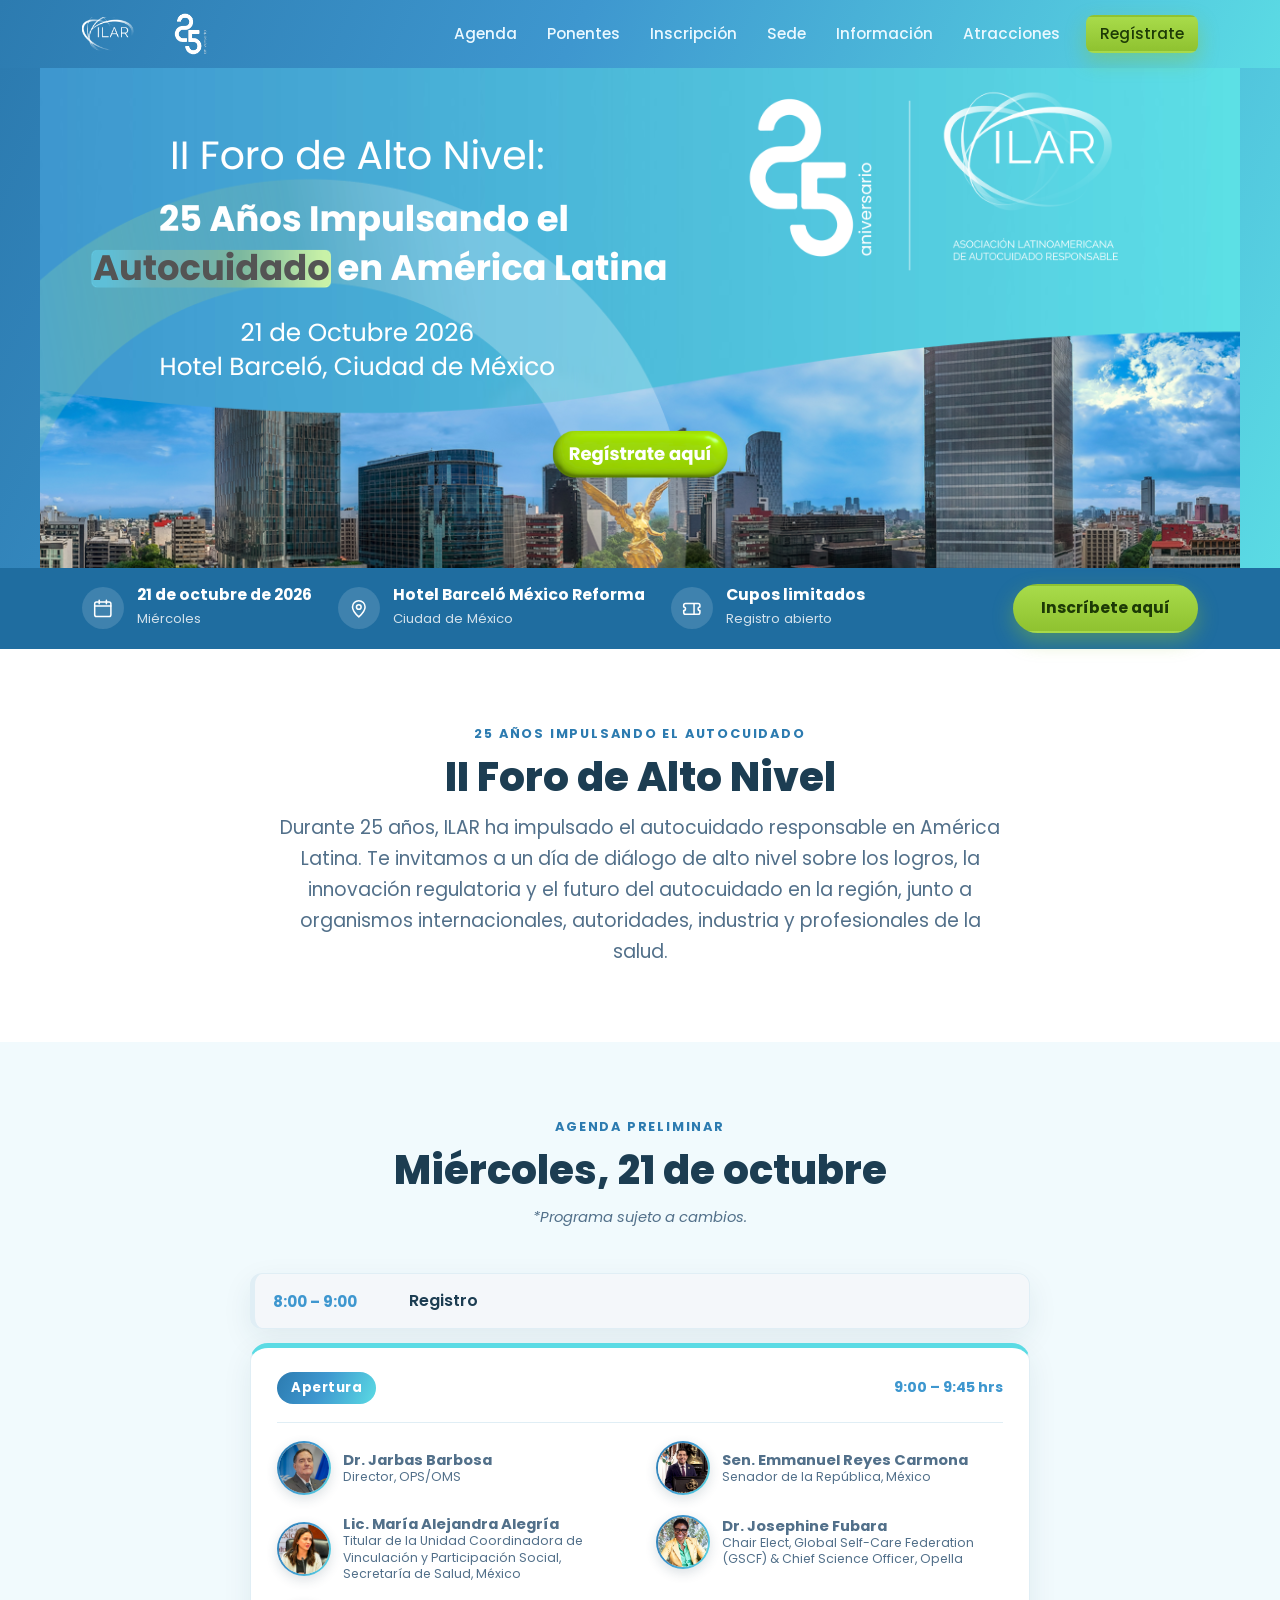
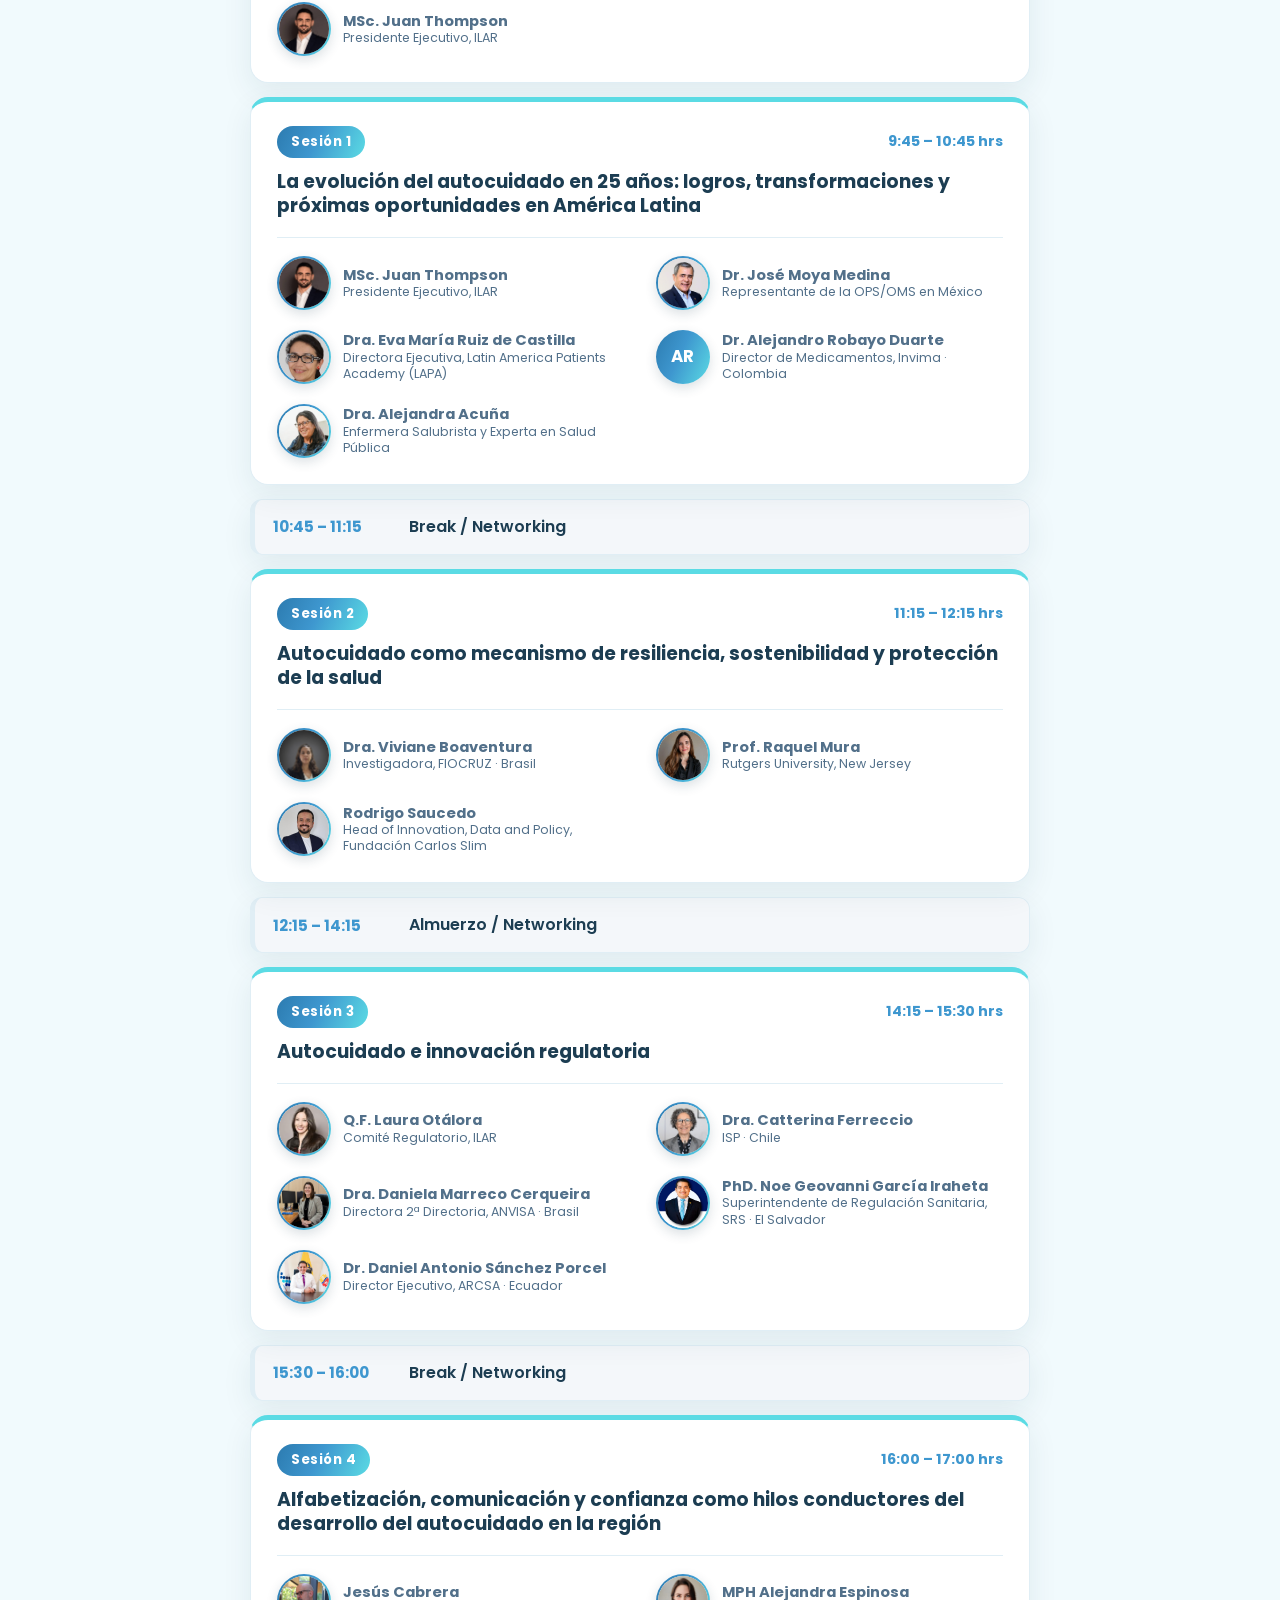
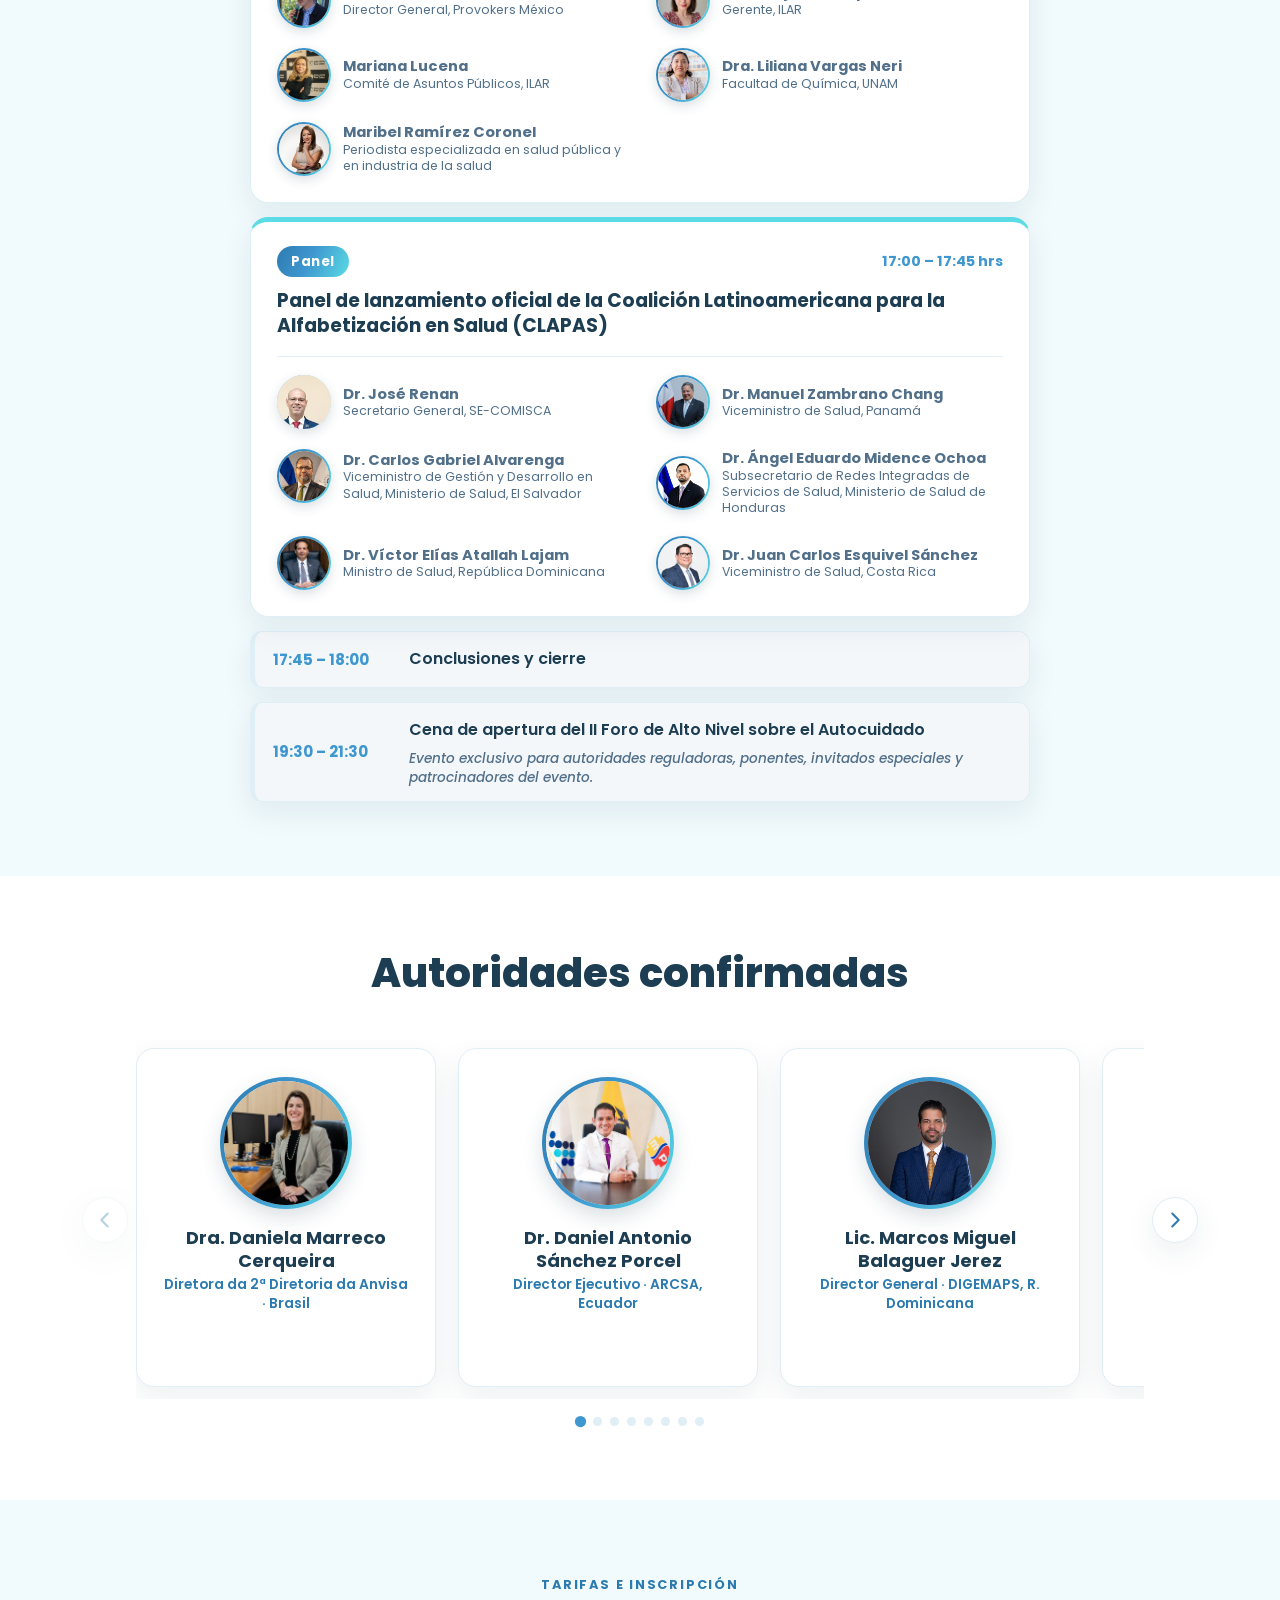
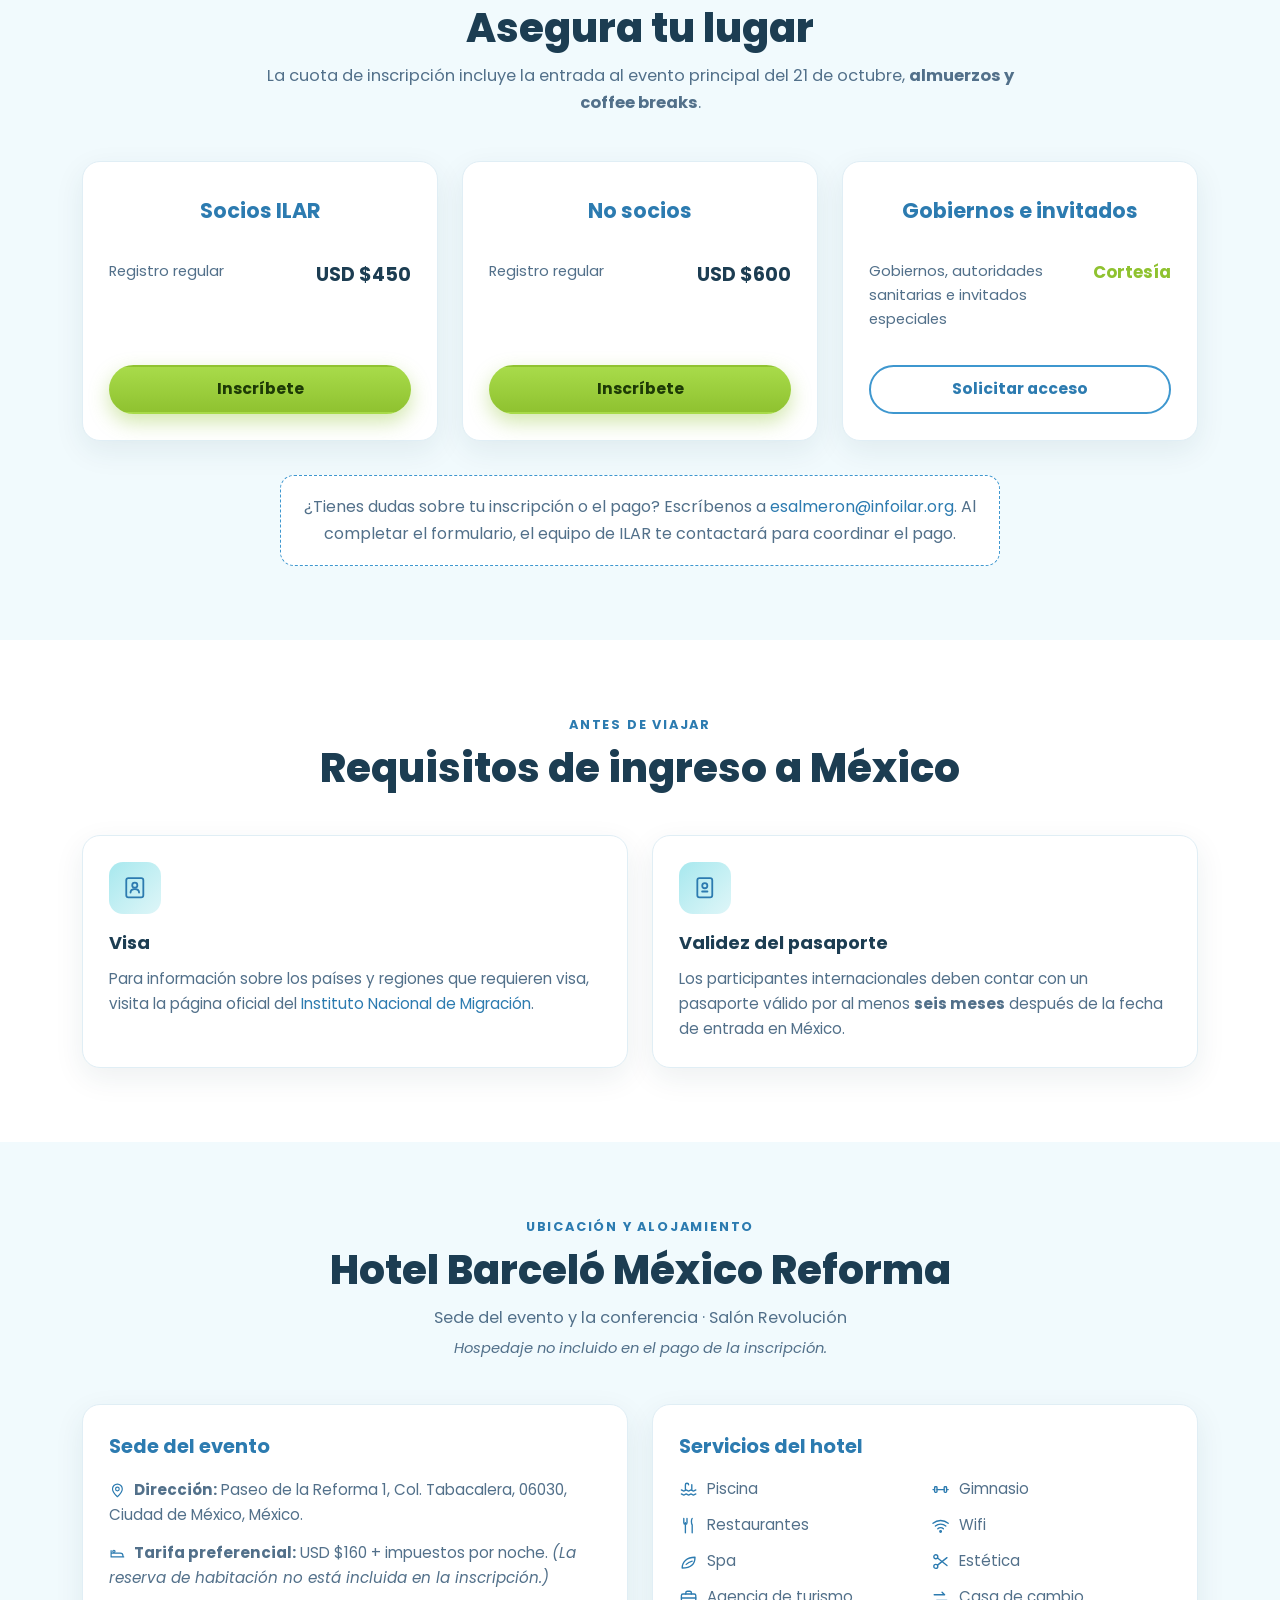
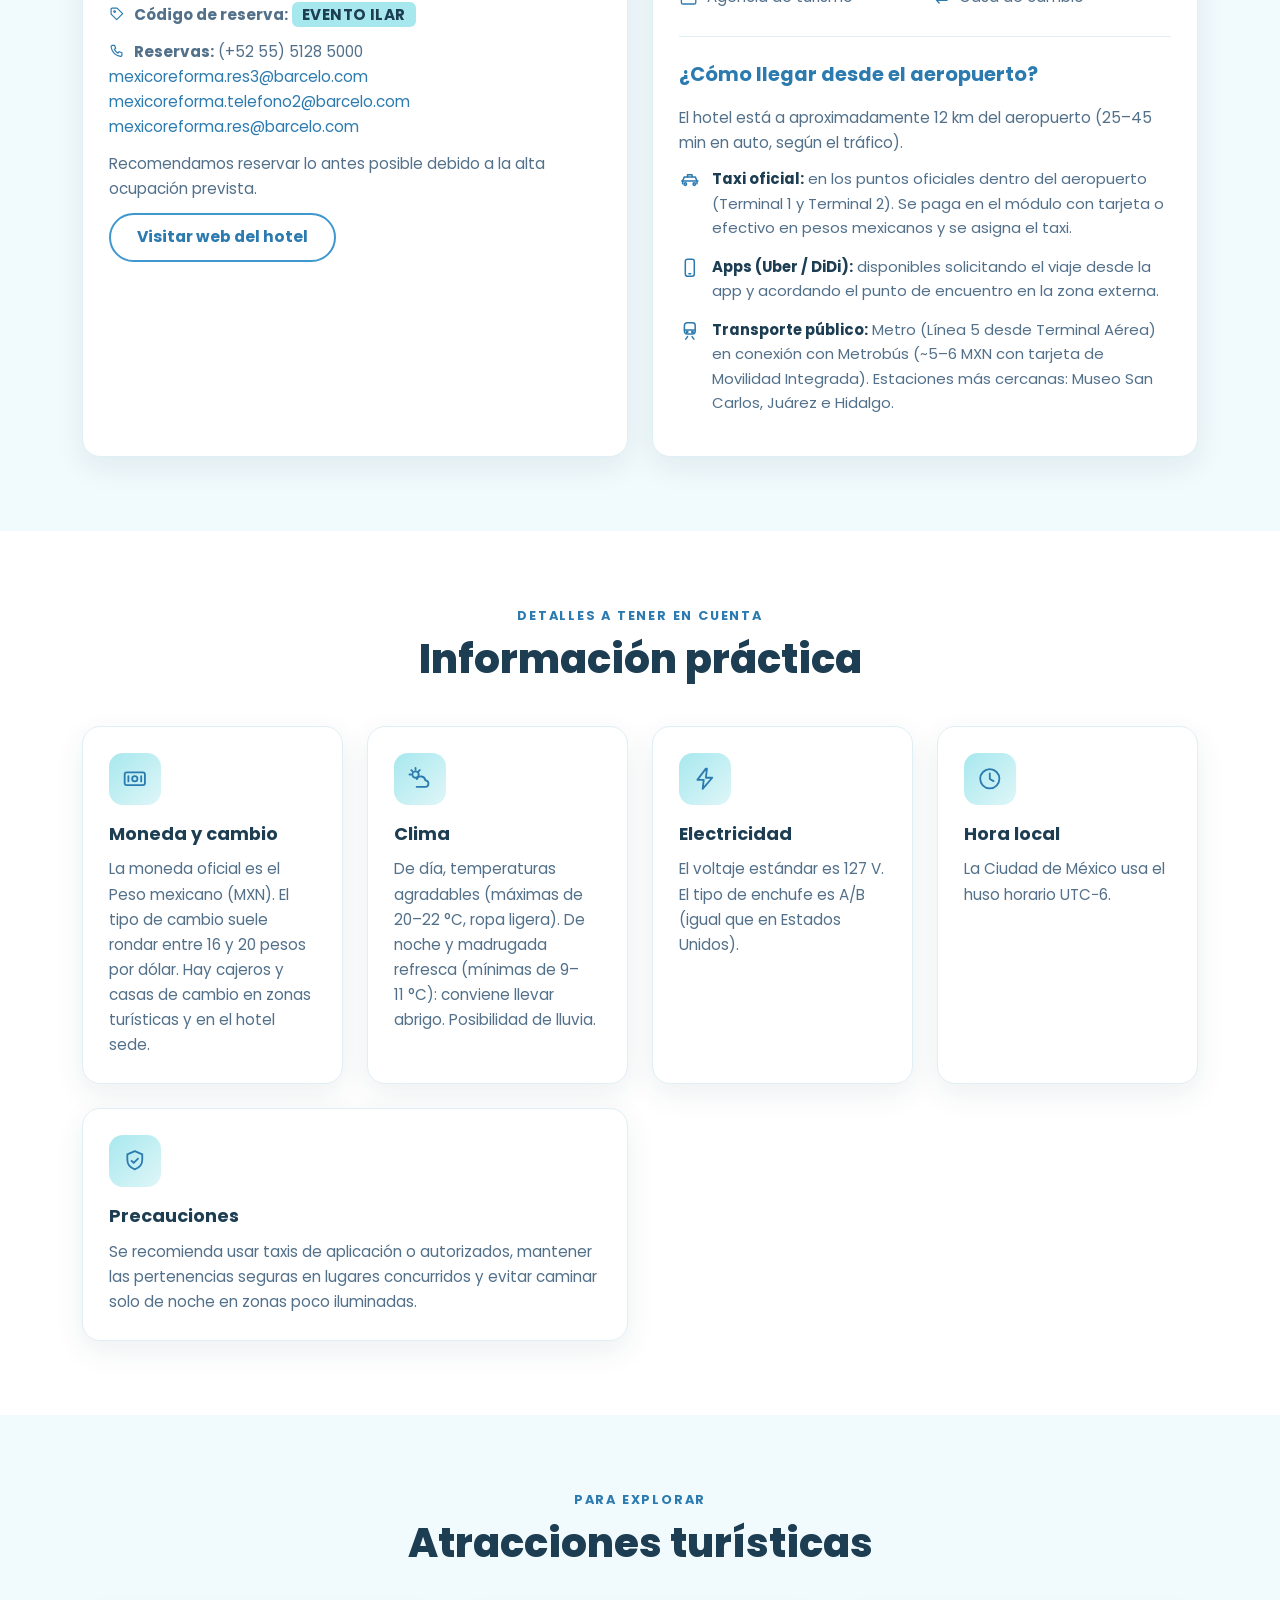
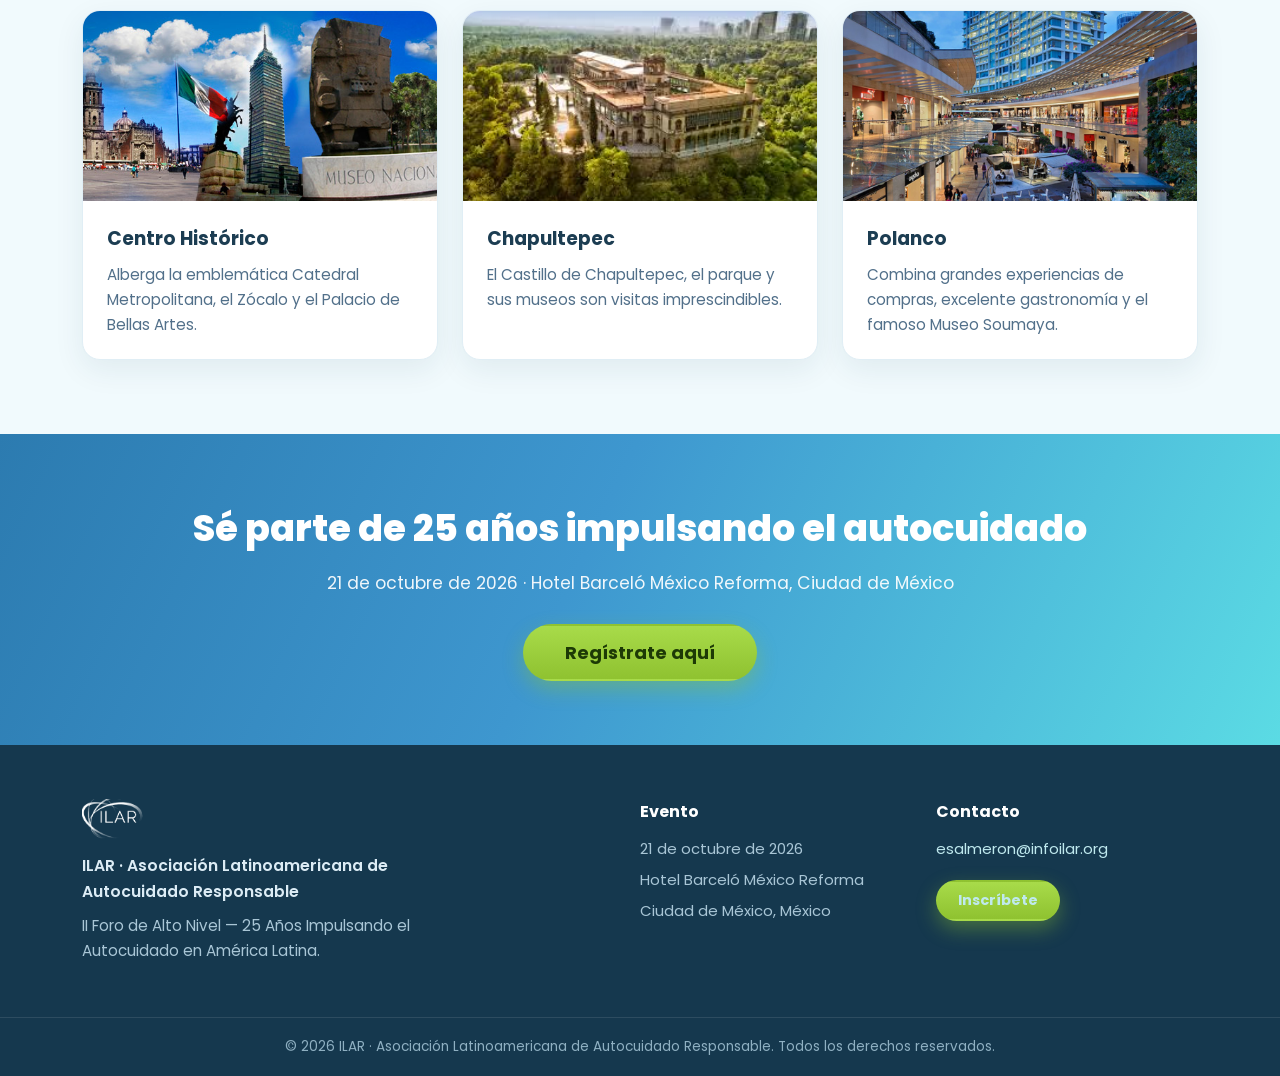
==== index.html @ 406dad8b "cambios 06-10" ====
<!DOCTYPE html>
<html lang="es">
<head>
  <meta charset="UTF-8" />
  <meta name="viewport" content="width=device-width, initial-scale=1.0" />
  <title>II Foro de Alto Nivel · 25 Años de Autocuidado en América Latina | ILAR</title>
  <meta name="description" content="II Foro de Alto Nivel: 25 Años Impulsando el Autocuidado en América Latina. 21 de octubre de 2026, Hotel Barceló México Reforma, Ciudad de México. Organiza ILAR." />

  <!-- Open Graph -->
  <meta property="og:title" content="II Foro de Alto Nivel · 25 Años de Autocuidado en América Latina" />
  <meta property="og:description" content="21 de octubre de 2026 · Hotel Barceló México Reforma, Ciudad de México. Inscríbete." />
  <meta property="og:image" content="assets/hero-banner.png" />
  <meta property="og:type" content="website" />

  <link rel="preconnect" href="https://fonts.googleapis.com" />
  <link rel="preconnect" href="https://fonts.gstatic.com" crossorigin />
  <link href="https://fonts.googleapis.com/css2?family=Poppins:wght@400;500;600;700;800&display=swap" rel="stylesheet" />
  <link rel="stylesheet" href="styles.css" />
</head>
<body>

  <!-- ====================== SPRITE DE ICONOS (SVG) ====================== -->
  <svg width="0" height="0" style="position:absolute" aria-hidden="true" focusable="false">
    <defs>
      <symbol id="i-calendar" viewBox="0 0 24 24"><rect x="3" y="4.5" width="18" height="16" rx="2"/><path d="M3 9h18M8 2.5v4M16 2.5v4"/></symbol>
      <symbol id="i-pin" viewBox="0 0 24 24"><path d="M12 21s7-6.2 7-11a7 7 0 1 0-14 0c0 4.8 7 11 7 11z"/><circle cx="12" cy="10" r="2.6"/></symbol>
      <symbol id="i-ticket" viewBox="0 0 24 24"><path d="M3 8a2 2 0 0 1 2-2h14a2 2 0 0 1 2 2v2a2 2 0 0 0 0 4v2a2 2 0 0 1-2 2H5a2 2 0 0 1-2-2v-2a2 2 0 0 0 0-4V8z"/><path d="M14.5 6.5v11"/></symbol>
      <symbol id="i-visa" viewBox="0 0 24 24"><rect x="4" y="3" width="16" height="18" rx="2"/><circle cx="12" cy="9.5" r="2.4"/><path d="M8 16.5c0-2.1 1.8-3.2 4-3.2s4 1.1 4 3.2"/></symbol>
      <symbol id="i-passport" viewBox="0 0 24 24"><rect x="5" y="3" width="14" height="18" rx="2"/><circle cx="12" cy="10" r="2.4"/><path d="M9.5 15.5h5"/></symbol>
      <symbol id="i-money" viewBox="0 0 24 24"><rect x="2.5" y="6" width="19" height="12" rx="2"/><circle cx="12" cy="12" r="2.5"/><path d="M6 9.5v5M18 9.5v5"/></symbol>
      <symbol id="i-weather" viewBox="0 0 24 24"><circle cx="8" cy="8" r="3"/><path d="M8 1.8V3.3M2.3 8H3.8M4 3.8l1 1M12 3.8l-1 1"/><path d="M9 19.5h8a3 3 0 0 0 .2-6 4.2 4.2 0 0 0-8-1.2"/></symbol>
      <symbol id="i-power" viewBox="0 0 24 24"><path d="M13 2.5L5 13h6l-1 8.5L19 11h-6l1-8.5z"/></symbol>
      <symbol id="i-clock" viewBox="0 0 24 24"><circle cx="12" cy="12" r="9"/><path d="M12 7v5.2l3.5 2"/></symbol>
      <symbol id="i-shield" viewBox="0 0 24 24"><path d="M12 3l7 3v5c0 4.5-3 7.6-7 9-4-1.4-7-4.5-7-9V6l7-3z"/><path d="M9 12l2 2 4-4"/></symbol>
      <symbol id="i-pool" viewBox="0 0 24 24"><path d="M3 12.5c1.5 0 1.5 1.2 3 1.2s1.5-1.2 3-1.2 1.5 1.2 3 1.2 1.5-1.2 3-1.2 1.5 1.2 3 1.2 1.5-1.2 3-1.2"/><path d="M3 17.5c1.5 0 1.5 1.2 3 1.2s1.5-1.2 3-1.2 1.5 1.2 3 1.2 1.5-1.2 3-1.2 1.5 1.2 3 1.2 1.5-1.2 3-1.2"/><path d="M8 12V6a2 2 0 0 1 4 0M16 12V6"/></symbol>
      <symbol id="i-gym" viewBox="0 0 24 24"><path d="M2.5 12h2M19.5 12h2"/><rect x="4.5" y="8.5" width="3" height="7" rx="1"/><rect x="16.5" y="8.5" width="3" height="7" rx="1"/><path d="M7.5 12h9"/></symbol>
      <symbol id="i-food" viewBox="0 0 24 24"><path d="M6 3v5.5a2 2 0 0 0 4 0V3M8 8.5V21"/><path d="M16.5 3c-1.3 1.5-1.3 6 0 8.2V21"/></symbol>
      <symbol id="i-wifi" viewBox="0 0 24 24"><path d="M2.5 9a15 15 0 0 1 19 0M5.5 12.5a10 10 0 0 1 13 0M8.5 16a5 5 0 0 1 7 0"/><circle cx="12" cy="19.5" r="1"/></symbol>
      <symbol id="i-spa" viewBox="0 0 24 24"><path d="M4 20c0-8 6-13.5 16-13.5C20 16 14 20 4 20z"/><path d="M9 15.5c2-2 4.5-3.2 7.5-4"/></symbol>
      <symbol id="i-scissors" viewBox="0 0 24 24"><circle cx="6" cy="6" r="2.5"/><circle cx="6" cy="18" r="2.5"/><path d="M8.2 7.6L20 17M8.2 16.4L20 7"/></symbol>
      <symbol id="i-briefcase" viewBox="0 0 24 24"><rect x="3" y="7.5" width="18" height="12.5" rx="2"/><path d="M8.5 7.5V6a2 2 0 0 1 2-2h3a2 2 0 0 1 2 2v1.5M3 12.5h18"/></symbol>
      <symbol id="i-exchange" viewBox="0 0 24 24"><path d="M4 8.5h13l-3.2-3.2M20 15.5H7l3.2 3.2"/></symbol>
      <symbol id="i-taxi" viewBox="0 0 24 24"><path d="M4 16.5v-3.2l1.8-4.3h12.4l1.8 4.3v3.2M3 13.3h18"/><circle cx="7" cy="16.8" r="1.4"/><circle cx="17" cy="16.8" r="1.4"/><path d="M9.5 9V6.5h5V9"/></symbol>
      <symbol id="i-phone-app" viewBox="0 0 24 24"><rect x="7" y="2.5" width="10" height="19" rx="2.5"/><path d="M11 18.5h2"/></symbol>
      <symbol id="i-metro" viewBox="0 0 24 24"><rect x="6" y="3" width="12" height="12.5" rx="3"/><path d="M6 11h12M9.5 18.5l-2 2.8M14.5 18.5l2 2.8"/><circle cx="9" cy="13.2" r="0.8"/><circle cx="15" cy="13.2" r="0.8"/></symbol>
      <symbol id="i-bed" viewBox="0 0 24 24"><path d="M3 18.5v-9M3 18.5h18M3 13h13a4 4 0 0 1 4 4v1.5M3 13h13"/><circle cx="7" cy="10.5" r="1.6"/></symbol>
      <symbol id="i-tag" viewBox="0 0 24 24"><path d="M3 11.5V4.5a1.5 1.5 0 0 1 1.5-1.5h7l8 8-8.5 8.5L3 11.5z"/><circle cx="8" cy="8" r="1.2"/></symbol>
      <symbol id="i-phone" viewBox="0 0 24 24"><path d="M5 3.5h3l1.6 4-2.1 1.6a11 11 0 0 0 5.4 5.4l1.6-2.1 4 1.6v3a2 2 0 0 1-2.2 2A16.5 16.5 0 0 1 3 5.7 2 2 0 0 1 5 3.5z"/></symbol>
      <symbol id="i-globe" viewBox="0 0 24 24"><circle cx="12" cy="12" r="9"/><path d="M3 12h18M12 3c2.6 2.7 2.6 15.3 0 18M12 3c-2.6 2.7-2.6 15.3 0 18"/></symbol>
    </defs>
  </svg>

  <!-- ====================== HEADER / NAV ====================== -->
  <header class="site-header" id="top">
    <div class="container header-inner">
      <a href="#top" class="brand" aria-label="ILAR — 25 años">
        <img src="assets/logo-ilar.png" alt="ILAR" class="brand-logo" />
        <img src="assets/logo-25.png" alt="25 aniversario" class="brand-25" />
      </a>

      <button class="nav-toggle" id="navToggle" aria-label="Abrir menú" aria-expanded="false" aria-controls="navMenu">
        <span></span><span></span><span></span>
      </button>

      <nav class="nav" id="navMenu" aria-label="Navegación principal">
        <a href="#agenda">Agenda</a>
        <a href="#ponentes">Ponentes</a>
        <a href="#inscripcion">Inscripción</a>
        <a href="#sede">Sede</a>
        <a href="#informacion">Información</a>
        <a href="#atracciones">Atracciones</a>
        <a class="btn btn-cta nav-cta" href="https://forms.office.com/pages/responsepage.aspx?id=a8E9MVryEE2o5cfBooKJV7HfSSVyGplBh7xeJpRnAddUQUdITjgxT1lIQ1ROS0dWSjdTU0lVTElRNi4u&route=shorturl" target="_blank" rel="noopener">Regístrate</a>
      </nav>
    </div>
  </header>

  <!-- ====================== HERO ====================== -->
  <section class="hero" aria-label="II Foro de Alto Nivel — 25 Años Impulsando el Autocuidado en América Latina">
    <div class="hero-banner">
      <img src="assets/hero-banner.png" alt="II Foro de Alto Nivel: 25 Años Impulsando el Autocuidado en América Latina. 21 de octubre 2026, Hotel Barceló, Ciudad de México." />
      <!-- Enlace clickeable superpuesto sobre el botón verde 'Regístrate aquí' del banner -->
      <a class="hero-hotspot"
         href="https://forms.office.com/pages/responsepage.aspx?id=a8E9MVryEE2o5cfBooKJV7HfSSVyGplBh7xeJpRnAddUQUdITjgxT1lIQ1ROS0dWSjdTU0lVTElRNi4u&route=shorturl"
         target="_blank" rel="noopener"
         aria-label="Regístrate aquí (abre el formulario de inscripción)"></a>
    </div>
  </section>

  <!-- Barra de datos rápidos bajo el hero -->
  <div class="quickbar">
    <div class="container quickbar-inner">
      <div class="quickbar-item"><span class="qb-icon"><svg class="ico"><use href="#i-calendar"/></svg></span><div><strong>21 de octubre de 2026</strong><small>Miércoles</small></div></div>
      <div class="quickbar-item"><span class="qb-icon"><svg class="ico"><use href="#i-pin"/></svg></span><div><strong>Hotel Barceló México Reforma</strong><small>Ciudad de México</small></div></div>
      <div class="quickbar-item"><span class="qb-icon"><svg class="ico"><use href="#i-ticket"/></svg></span><div><strong>Cupos limitados</strong><small>Registro abierto</small></div></div>
      <a class="btn btn-cta quickbar-cta" href="https://forms.office.com/pages/responsepage.aspx?id=a8E9MVryEE2o5cfBooKJV7HfSSVyGplBh7xeJpRnAddUQUdITjgxT1lIQ1ROS0dWSjdTU0lVTElRNi4u&route=shorturl" target="_blank" rel="noopener">Inscríbete aquí</a>
    </div>
  </div>

  <!-- ====================== INTRO ====================== -->
  <section class="section intro">
    <div class="container narrow center reveal">
      <p class="eyebrow">25 años impulsando el autocuidado</p>
      <h1 class="section-title">II Foro de Alto Nivel</h1>
      <p class="lead">Durante 25 años, ILAR ha impulsado el autocuidado responsable en América Latina. Te invitamos a un día de diálogo de alto nivel sobre los logros, la innovación regulatoria y el futuro del autocuidado en la región, junto a organismos internacionales, autoridades, industria y profesionales de la salud.</p>
    </div>
  </section>

  <!-- ====================== AGENDA ====================== -->
  <section class="section section-alt" id="agenda">
    <div class="container">
      <div class="section-head reveal">
        <p class="eyebrow">Agenda preliminar</p>
        <h2 class="section-title">Miércoles, 21 de octubre</h2>
        <p class="note">*Programa sujeto a cambios.</p>
      </div>

      <div class="agenda-list reveal">
        <div class="agenda-row agenda-break">
          <span class="ag-time">8:00 – 9:00</span>
          <span class="ag-label">Registro</span>
        </div>

        <article class="card session-card">
          <div class="session-head"><span class="session-num">Apertura</span><span class="session-time">9:00 – 9:45 hrs</span></div>
          <div class="session-people">
            <div class="session-person">
              <span class="sp-avatar"><img src="assets/ponentes/jarbas-barbosa.jpg" alt="Dr. Jarbas Barbosa" loading="lazy" /></span>
              <div class="sp-info"><p class="sp-name">Dr. Jarbas Barbosa</p><p class="sp-role">Director, OPS/OMS</p></div>
            </div>
            <div class="session-person">
              <span class="sp-avatar"><img src="assets/ponentes/emmanuel-reyes.png" alt="Sen. Emmanuel Reyes Carmona" loading="lazy" /></span>
              <div class="sp-info"><p class="sp-name">Sen. Emmanuel Reyes Carmona</p><p class="sp-role">Senador de la República, México</p></div>
            </div>
            <div class="session-person">
              <span class="sp-avatar"><img src="assets/ponentes/alejandra-alegria.jpg" alt="Lic. María Alejandra Alegría" loading="lazy" /></span>
              <div class="sp-info"><p class="sp-name">Lic. María Alejandra Alegría</p><p class="sp-role">Titular de la Unidad Coordinadora de Vinculación y Participación Social, Secretaría de Salud, México</p></div>
            </div>
            <div class="session-person">
              <span class="sp-avatar"><img src="assets/ponentes/josephine-fubara.png" alt="Dr. Josephine Fubara" loading="lazy" /></span>
              <div class="sp-info"><p class="sp-name">Dr. Josephine Fubara</p><p class="sp-role">Chair Elect, Global Self-Care Federation (GSCF) &amp; Chief Science Officer, Opella</p></div>
            </div>
            <div class="session-person">
              <span class="sp-avatar"><img src="assets/ponentes/juan-thompson.jpeg" alt="MSc. Juan Thompson" loading="lazy" /></span>
              <div class="sp-info"><p class="sp-name">MSc. Juan Thompson</p><p class="sp-role">Presidente Ejecutivo, ILAR</p></div>
            </div>
          </div>
        </article>

        <article class="card session-card">
          <div class="session-head"><span class="session-num">Sesión 1</span><span class="session-time">9:45 – 10:45 hrs</span></div>
          <h3>La evolución del autocuidado en 25 años: logros, transformaciones y próximas oportunidades en América Latina</h3>
          <div class="session-people">
            <div class="session-person">
              <span class="sp-avatar"><img src="assets/ponentes/juan-thompson.jpeg" alt="MSc. Juan Thompson" loading="lazy" /></span>
              <div class="sp-info"><p class="sp-name">MSc. Juan Thompson</p><p class="sp-role">Presidente Ejecutivo, ILAR</p></div>
            </div>
            <div class="session-person">
              <span class="sp-avatar"><img src="assets/ponentes/jose-moya-medina.jpg" alt="Dr. José Moya Medina" loading="lazy" /></span>
              <div class="sp-info"><p class="sp-name">Dr. José Moya Medina</p><p class="sp-role">Representante de la OPS/OMS en México</p></div>
            </div>
            <div class="session-person">
              <span class="sp-avatar"><img src="assets/ponentes/eva-ruiz.png" alt="Dra. Eva María Ruiz de Castilla" loading="lazy" /></span>
              <div class="sp-info"><p class="sp-name">Dra. Eva María Ruiz de Castilla</p><p class="sp-role">Directora Ejecutiva, Latin America Patients Academy (LAPA)</p></div>
            </div>
            <div class="session-person">
              <span class="sp-avatar sp-initials" aria-hidden="true">AR</span>
              <div class="sp-info"><p class="sp-name">Dr. Alejandro Robayo Duarte</p><p class="sp-role">Director de Medicamentos, Invima · Colombia</p></div>
            </div>
            <div class="session-person">
              <span class="sp-avatar"><img src="assets/ponentes/alejandra-acuña.jpg" alt="Dra. Alejandra Acuña" loading="lazy" /></span>
              <div class="sp-info"><p class="sp-name">Dra. Alejandra Acuña</p><p class="sp-role">Enfermera Salubrista y Experta en Salud Pública</p></div>
            </div>
          </div>
        </article>

        <div class="agenda-row agenda-break">
          <span class="ag-time">10:45 – 11:15</span>
          <span class="ag-label">Break / Networking</span>
        </div>

        <article class="card session-card">
          <div class="session-head"><span class="session-num">Sesión 2</span><span class="session-time">11:15 – 12:15 hrs</span></div>
          <h3>Autocuidado como mecanismo de resiliencia, sostenibilidad y protección de la salud</h3>
          <div class="session-people">
            <div class="session-person">
              <span class="sp-avatar"><img src="assets/ponentes/viviane-boaventura.jpeg" alt="Dra. Viviane Boaventura" loading="lazy" /></span>
              <div class="sp-info"><p class="sp-name">Dra. Viviane Boaventura</p><p class="sp-role">Investigadora, FIOCRUZ · Brasil</p></div>
            </div>
            <div class="session-person">
              <span class="sp-avatar"><img src="assets/ponentes/raquel-mura.png" alt="Prof. Raquel Mura" loading="lazy" /></span>
              <div class="sp-info"><p class="sp-name">Prof. Raquel Mura</p><p class="sp-role">Rutgers University, New Jersey</p></div>
            </div>
            <div class="session-person">
              <span class="sp-avatar"><img src="assets/ponentes/rodrigo-saucedo.jpg" alt="Rodrigo Saucedo" loading="lazy" /></span>
              <div class="sp-info"><p class="sp-name">Rodrigo Saucedo</p><p class="sp-role">Head of Innovation, Data and Policy, Fundación Carlos Slim</p></div>
            </div>
          </div>
        </article>

        <div class="agenda-row agenda-break">
          <span class="ag-time">12:15 – 14:15</span>
          <span class="ag-label">Almuerzo / Networking</span>
        </div>

        <article class="card session-card">
          <div class="session-head"><span class="session-num">Sesión 3</span><span class="session-time">14:15 – 15:30 hrs</span></div>
          <h3>Autocuidado e innovación regulatoria</h3>
          <div class="session-people">
            <div class="session-person">
              <span class="sp-avatar"><img src="assets/ponentes/laura-otalora.png" alt="Q.F. Laura Otálora" loading="lazy" /></span>
              <div class="sp-info"><p class="sp-name">Q.F. Laura Otálora</p><p class="sp-role">Comité Regulatorio, ILAR</p></div>
            </div>
            <div class="session-person">
              <span class="sp-avatar"><img src="assets/ponentes/caterina-ferreccio.png" alt="Dra. Catterina Ferreccio" loading="lazy" /></span>
              <div class="sp-info"><p class="sp-name">Dra. Catterina Ferreccio</p><p class="sp-role">ISP · Chile</p></div>
            </div>
            <div class="session-person">
              <span class="sp-avatar"><img src="assets/ponentes/daniela-marreco.jpeg" alt="Dra. Daniela Marreco Cerqueira" loading="lazy" style="object-position:100% 30%" /></span>
              <div class="sp-info"><p class="sp-name">Dra. Daniela Marreco Cerqueira</p><p class="sp-role">Directora 2ª Directoria, ANVISA · Brasil</p></div>
            </div>
            <div class="session-person">
              <span class="sp-avatar"><img src="assets/ponentes/noe-garcia-face.jpeg" alt="PhD. Noe Geovanni García Iraheta" loading="lazy" /></span>
              <div class="sp-info"><p class="sp-name">PhD. Noe Geovanni García Iraheta</p><p class="sp-role">Superintendente de Regulación Sanitaria, SRS · El Salvador</p></div>
            </div>
            <div class="session-person">
              <span class="sp-avatar"><img src="assets/ponentes/daniel-sanchez.png" alt="Dr. Daniel Antonio Sánchez Porcel" loading="lazy" /></span>
              <div class="sp-info"><p class="sp-name">Dr. Daniel Antonio Sánchez Porcel</p><p class="sp-role">Director Ejecutivo, ARCSA · Ecuador</p></div>
            </div>
          </div>
        </article>

        <div class="agenda-row agenda-break">
          <span class="ag-time">15:30 – 16:00</span>
          <span class="ag-label">Break / Networking</span>
        </div>

        <article class="card session-card">
          <div class="session-head"><span class="session-num">Sesión 4</span><span class="session-time">16:00 – 17:00 hrs</span></div>
          <h3>Alfabetización, comunicación y confianza como hilos conductores del desarrollo del autocuidado en la región</h3>
          <div class="session-people">
            <div class="session-person">
              <span class="sp-avatar"><img src="assets/ponentes/jesus-cabrero.jpeg" alt="Jesús Cabrera" loading="lazy" /></span>
              <div class="sp-info"><p class="sp-name">Jesús Cabrera</p><p class="sp-role">Director General, Provokers México</p></div>
            </div>
            <div class="session-person">
              <span class="sp-avatar"><img src="assets/ponentes/alejandra-espinosa.jpeg" alt="MPH Alejandra Espinosa" loading="lazy" /></span>
              <div class="sp-info"><p class="sp-name">MPH Alejandra Espinosa</p><p class="sp-role">Gerente, ILAR</p></div>
            </div>
            <div class="session-person">
              <span class="sp-avatar"><img src="assets/ponentes/mariana-lucena.jpg" alt="Mariana Lucena" loading="lazy" /></span>
              <div class="sp-info"><p class="sp-name">Mariana Lucena</p><p class="sp-role">Comité de Asuntos Públicos, ILAR</p></div>
            </div>
            <div class="session-person">
              <span class="sp-avatar"><img src="assets/ponentes/liliana-vargas.png" alt="Dra. Liliana Vargas Neri" loading="lazy" /></span>
              <div class="sp-info"><p class="sp-name">Dra. Liliana Vargas Neri</p><p class="sp-role">Facultad de Química, UNAM</p></div>
            </div>
            <div class="session-person">
              <span class="sp-avatar"><img src="assets/ponentes/maribel-ramirez.jpg" alt="Maribel Ramírez Coronel" loading="lazy" /></span>
              <div class="sp-info"><p class="sp-name">Maribel Ramírez Coronel</p><p class="sp-role">Periodista especializada en salud pública y en industria de la salud</p></div>
            </div>
          </div>
        </article>

        <article class="card session-card">
          <div class="session-head"><span class="session-num">Panel</span><span class="session-time">17:00 – 17:45 hrs</span></div>
          <h3>Panel de lanzamiento oficial de la Coalición Latinoamericana para la Alfabetización en Salud (CLAPAS)</h3>
          <div class="session-people">
            <div class="session-person">
              <span class="sp-avatar"><img src="assets/ponentes/jose_renan.jpg" alt="Dr. José Renan" loading="lazy" style="object-position:38% 20%;transform:scale(2.6);transform-origin:30% 30%" /></span>
              <div class="sp-info"><p class="sp-name">Dr. José Renan</p><p class="sp-role">Secretario General, SE-COMISCA</p></div>
            </div>
            <div class="session-person">
              <span class="sp-avatar"><img src="assets/ponentes/manuel-alberto-zambrano.jpg" alt="Dr. Manuel Zambrano Chang" loading="lazy" /></span>
              <div class="sp-info"><p class="sp-name">Dr. Manuel Zambrano Chang</p><p class="sp-role">Viceministro de Salud, Panamá</p></div>
            </div>
            <div class="session-person">
              <span class="sp-avatar"><img src="assets/ponentes/carlos-gabriel-alvarenga.jpg" alt="Dr. Carlos Gabriel Alvarenga" loading="lazy" /></span>
              <div class="sp-info"><p class="sp-name">Dr. Carlos Gabriel Alvarenga</p><p class="sp-role">Viceministro de Gestión y Desarrollo en Salud, Ministerio de Salud, El Salvador</p></div>
            </div>
            <div class="session-person">
              <span class="sp-avatar"><img src="assets/ponentes/angel-midence.png" alt="Dr. Ángel Eduardo Midence Ochoa" loading="lazy" /></span>
              <div class="sp-info"><p class="sp-name">Dr. Ángel Eduardo Midence Ochoa</p><p class="sp-role">Subsecretario de Redes Integradas de Servicios de Salud, Ministerio de Salud de Honduras</p></div>
            </div>
            <div class="session-person">
              <span class="sp-avatar"><img src="assets/ponentes/victor-atallah.png" alt="Dr. Víctor Elías Atallah Lajam" loading="lazy" /></span>
              <div class="sp-info"><p class="sp-name">Dr. Víctor Elías Atallah Lajam</p><p class="sp-role">Ministro de Salud, República Dominicana</p></div>
            </div>
            <div class="session-person">
              <span class="sp-avatar"><img src="assets/ponentes/juan-carlos-esquivel.png" alt="Dr. Juan Carlos Esquivel Sánchez" loading="lazy" /></span>
              <div class="sp-info"><p class="sp-name">Dr. Juan Carlos Esquivel Sánchez</p><p class="sp-role">Viceministro de Salud, Costa Rica</p></div>
            </div>
          </div>
        </article>

        <div class="agenda-row agenda-break">
          <span class="ag-time">17:45 – 18:00</span>
          <span class="ag-label">Conclusiones y cierre</span>
        </div>

        <div class="agenda-row agenda-break">
          <span class="ag-time">19:30 – 21:30</span>
          <span class="ag-label">
            Cena de apertura del II Foro de Alto Nivel sobre el Autocuidado
            <span class="agenda-note">Evento exclusivo para autoridades reguladoras, ponentes, invitados especiales y patrocinadores del evento.</span>
          </span>
        </div>
      </div>
    </div>
  </section>

  <!-- ====================== PONENTES ====================== -->
  <section class="section" id="ponentes">
    <div class="container">
      <div class="section-head reveal">
        <h2 class="section-title">Autoridades confirmadas</h2>
      </div>

      <div class="speakers reveal">
        <button class="spk-nav spk-prev" type="button" aria-label="Ponentes anteriores">
          <svg viewBox="0 0 24 24" aria-hidden="true"><path d="M15 5l-7 7 7 7"/></svg>
        </button>

        <ul class="spk-track" id="spkTrack">
          <li class="spk-card">
            <div class="spk-photo"><img src="assets/ponentes/daniela-marreco.jpeg" alt="Daniela Marreco Cerqueira" loading="lazy" style="object-position:100% 30%" /></div>
            <h3 class="spk-name">Dra. Daniela Marreco Cerqueira</h3>
            <p class="spk-role">Diretora da 2ª Diretoria da Anvisa · Brasil</p>
          </li>

          <li class="spk-card">
            <div class="spk-photo"><img src="assets/ponentes/daniel-sanchez.png" alt="Dr. Daniel Antonio Sánchez Porcel" loading="lazy" /></div>
            <h3 class="spk-name">Dr. Daniel Antonio Sánchez Porcel</h3>
            <p class="spk-role">Director Ejecutivo · ARCSA, Ecuador</p>
          </li>

          <li class="spk-card">
            <div class="spk-photo"><img src="assets/ponentes/marcos-balaguer.jpeg" alt="Lic. Marcos Miguel Balaguer Jerez" loading="lazy" /></div>
            <h3 class="spk-name">Lic. Marcos Miguel Balaguer Jerez</h3>
            <p class="spk-role">Director General · DIGEMAPS, R. Dominicana</p>
          </li>

          <li class="spk-card">
            <div class="spk-photo"><img src="assets/ponentes/junko-sato.jpeg" alt="Prof. Junko Sato" loading="lazy" /></div>
            <h3 class="spk-name">Prof. Junko Sato</h3>
            <p class="spk-role">Office Director · PMDA, Japón</p>
          </li>

          <li class="spk-card">
            <div class="spk-photo"><img src="assets/ponentes/noe-garcia-face.jpeg" alt="PhD. Noe Geovanni García Iraheta" loading="lazy" /></div>
            <h3 class="spk-name">PhD. Noe Geovanni García Iraheta</h3>
            <p class="spk-role">Superintendente de Regulación Sanitaria · SRS, El Salvador</p>
          </li>

          <li class="spk-card">
            <div class="spk-photo"><img src="assets/ponentes/karla-raudales.jpeg" alt="Dra. Karla Galilea Raudales Munguía" loading="lazy" /></div>
            <h3 class="spk-name">Dra. Karla Galilea Raudales Munguía</h3>
            <p class="spk-role">Agencia de Regulación Sanitaria (ARSA) · Honduras</p>
          </li>

          <li class="spk-card">
            <div class="spk-photo"><img src="assets/ponentes/maria-fernanda-mendoza.jpg" alt="María Fernanda Mendoza Rodríguez" loading="lazy" /></div>
            <h3 class="spk-name">María Fernanda Mendoza Rodríguez</h3>
            <p class="spk-role">Agencia de Regulación Sanitaria (ARSA) · Honduras</p>
          </li>

          <li class="spk-card">
            <div class="spk-photo"><img src="assets/ponentes/jose-moya-medina.jpg" alt="Dr. José Moya Medina" loading="lazy" /></div>
            <h3 class="spk-name">Dr. José Moya Medina</h3>
            <p class="spk-role">Representante de la OPS/OMS en México</p>
          </li>

          <li class="spk-card">
            <div class="spk-photo"><img src="assets/ponentes/lizzet_colman_duarte.jpg" alt="Q.F. Lizzet Colman Duarte" loading="lazy" style="transform:scale(2.4);transform-origin:50% 20%" /></div>
            <h3 class="spk-name">Q.F. Lizzet Colman Duarte</h3>
            <p class="spk-role">Responsable de Funciones, Departamento Farmacológico, Dirección de Medicamentos (DGERS) · DINAVISA, Paraguay</p>
          </li>

          <li class="spk-card">
            <div class="spk-photo"><img src="assets/ponentes/emmanuel-reyes.png" alt="Sen. Emmanuel Reyes Carmona" loading="lazy" /></div>
            <h3 class="spk-name">Sen. Emmanuel Reyes Carmona</h3>
            <p class="spk-role">Senador de la República · México</p>
          </li>


          <li class="spk-card">
            <div class="spk-photo"><img src="assets/ponentes/jose_renan.jpg" alt="Dr. José Renan" loading="lazy" style="object-position:38% 20%;transform:scale(2.6);transform-origin:30% 30%" /></div>
            <h3 class="spk-name">Dr. José Renan</h3>
            <p class="spk-role">Secretario General · SE-COMISCA</p>
          </li>
          <li class="spk-card">
            <div class="spk-photo"><img src="assets/ponentes/carlos-calderon.png" alt="Dr. Carlos Ignacio Calderón Arroyo" loading="lazy" /></div>
            <h3 class="spk-name">Dr. Carlos Ignacio Calderón Arroyo</h3>
            <p class="spk-role">Director de Regulación de Productos de Interés y Riesgo Sanitario · Ministerio de Salud de Costa Rica</p>
          </li>
          <li class="spk-card">
            <div class="spk-photo"><img src="assets/ponentes/victor-atallah.png" alt="Dr. Víctor Elías Atallah Lajam" loading="lazy" /></div>
            <h3 class="spk-name">Dr. Víctor Elías Atallah Lajam</h3>
            <p class="spk-role">Ministro de Salud Pública y Asistencia Social · República Dominicana</p>
          </li>
          <li class="spk-card">
            <div class="spk-photo"><img src="assets/ponentes/angel-midence.png" alt="Ángel Eduardo Midence Ochoa" loading="lazy" /></div>
            <h3 class="spk-name">Ángel Eduardo Midence Ochoa</h3>
            <p class="spk-role">Subsecretario de Redes Integradas de Servicios de Salud · Honduras</p>
          </li>
          <li class="spk-card">
            <div class="spk-photo"><img src="assets/ponentes/lorena-rojas.png" alt="Lorena Rojas" loading="lazy" /></div>
            <h3 class="spk-name">Lorena Rojas</h3>
            <p class="spk-role">Jefa del Departamento de Registro Sanitario, Dirección Nacional de Farmacia y Drogas · Ministerio de Salud de Panamá</p>
          </li>
          <li class="spk-card">
            <div class="spk-photo"><img src="assets/ponentes/caterina-ferreccio.png" alt="Dra. Catterina Ferreccio Readi" loading="lazy" /></div>
            <h3 class="spk-name">Dra. Catterina Ferreccio Readi</h3>
            <p class="spk-role">Directora · Instituto de Salud Pública de Chile</p>
          </li>
          <li class="spk-card">
            <div class="spk-photo"><img src="assets/ponentes/juan-carlos-esquivel.png" alt="Dr. Juan Carlos Esquivel Sánchez" loading="lazy" /></div>
            <h3 class="spk-name">Dr. Juan Carlos Esquivel Sánchez</h3>
            <p class="spk-role">Viceministro de Salud · República de Costa Rica</p>
          </li>
          <li class="spk-card">
            <div class="spk-photo"><img src="assets/ponentes/edelma-ros.png" alt="Edelma Ros" loading="lazy" /></div>
            <h3 class="spk-name">Edelma Ros</h3>
            <p class="spk-role">Ministerio de Salud · Uruguay</p>
          </li>
          <li class="spk-card">
            <div class="spk-photo"><img src="assets/ponentes/uche-abass.png" alt="Uche Abass" loading="lazy" /></div>
            <h3 class="spk-name">Uche Abass</h3>
            <p class="spk-role">Head of MAT3, Established Medicines – HQA · Medicines and Healthcare products Regulatory Agency (MHRA), Reino Unido</p>
          </li>

          <li class="spk-card">
            <div class="spk-photo"><img src="assets/ponentes/rocio-hermoza.jpg" alt="Q.F. Rocío Hermoza Moquillaza" loading="lazy" /></div>
            <h3 class="spk-name">Q.F. Rocío Hermoza Moquillaza</h3>
            <p class="spk-role">Químico Farmacéutico · DIGEMID, Perú</p>
          </li>

          <li class="spk-card">
            <div class="spk-photo"><img src="assets/ponentes/manuel-alberto-zambrano.jpg" alt="Dr. Manuel Alberto Zambrano Chang" loading="lazy" /></div>
            <h3 class="spk-name">Dr. Manuel Alberto Zambrano Chang</h3>
            <p class="spk-role">Viceministro de Salud · República de Panamá</p>
          </li>

          <li class="spk-card">
            <div class="spk-photo"><img src="assets/ponentes/carlos-gabriel-alvarenga.jpg" alt="Dr. Carlos Gabriel Alvarenga Cardoza" loading="lazy" /></div>
            <h3 class="spk-name">Dr. Carlos Gabriel Alvarenga Cardoza</h3>
            <p class="spk-role">Viceministro de Gestión y Desarrollo en Salud · El Salvador</p>
          </li>
        </ul>

        <button class="spk-nav spk-next" type="button" aria-label="Ponentes siguientes">
          <svg viewBox="0 0 24 24" aria-hidden="true"><path d="M9 5l7 7-7 7"/></svg>
        </button>
      </div>

      <div class="spk-dots" id="spkDots" aria-hidden="true"></div>
    </div>
  </section>

  <!-- ====================== INSCRIPCIÓN ====================== -->
  <section class="section section-alt" id="inscripcion">
    <div class="container">
      <div class="section-head reveal">
        <p class="eyebrow">Tarifas e inscripción</p>
        <h2 class="section-title">Asegura tu lugar</h2>
        <p class="lead-sm">La cuota de inscripción incluye la entrada al evento principal del 21 de octubre, <strong>almuerzos y coffee breaks</strong>.</p>
      </div>

      <div class="grid grid-3 price-grid">
        <article class="card price-card reveal">
          <h3 class="price-title">Socios ILAR</h3>
          <ul class="price-list">
            <li><span>Registro regular</span><b>USD&nbsp;$450</b></li>
          </ul>
          <a class="btn btn-cta price-cta" href="https://forms.office.com/pages/responsepage.aspx?id=a8E9MVryEE2o5cfBooKJV7HfSSVyGplBh7xeJpRnAddUQUdITjgxT1lIQ1ROS0dWSjdTU0lVTElRNi4u&route=shorturl" target="_blank" rel="noopener">Inscríbete</a>
        </article>

        <article class="card price-card reveal">
          <h3 class="price-title">No socios</h3>
          <ul class="price-list">
            <li><span>Registro regular</span><b>USD&nbsp;$600</b></li>
          </ul>
          <a class="btn btn-cta price-cta" href="https://forms.office.com/pages/responsepage.aspx?id=a8E9MVryEE2o5cfBooKJV7HfSSVyGplBh7xeJpRnAddUQUdITjgxT1lIQ1ROS0dWSjdTU0lVTElRNi4u&route=shorturl" target="_blank" rel="noopener">Inscríbete</a>
        </article>

        <article class="card price-card reveal">
          <h3 class="price-title">Gobiernos e invitados</h3>
          <ul class="price-list">
            <li><span>Gobiernos, autoridades sanitarias e invitados especiales</span><b class="free">Cortesía</b></li>
          </ul>
          <a class="btn btn-outline price-cta" href="mailto:esalmeron@infoilar.org?subject=Invitaci%C3%B3n%20especial%20-%20II%20Foro%20ILAR">Solicitar acceso</a>
        </article>
      </div>

      <p class="contact-note reveal">¿Tienes dudas sobre tu inscripción o el pago? Escríbenos a
        <a href="mailto:esalmeron@infoilar.org">esalmeron@infoilar.org</a>.
        Al completar el formulario, el equipo de ILAR te contactará para coordinar el pago.</p>
    </div>
  </section>

  <!-- ====================== REQUISITOS ====================== -->
  <section class="section" id="requisitos">
    <div class="container">
      <div class="section-head reveal">
        <p class="eyebrow">Antes de viajar</p>
        <h2 class="section-title">Requisitos de ingreso a México</h2>
      </div>
      <div class="grid grid-2 reveal">
        <article class="card info-card">
          <span class="info-icon"><svg class="ico"><use href="#i-visa"/></svg></span>
          <h3>Visa</h3>
          <p>Para información sobre los países y regiones que requieren visa, visita la página oficial del
            <a href="https://www.gob.mx/inm" target="_blank" rel="noopener">Instituto Nacional de Migración</a>.</p>
        </article>
        <article class="card info-card">
          <span class="info-icon"><svg class="ico"><use href="#i-passport"/></svg></span>
          <h3>Validez del pasaporte</h3>
          <p>Los participantes internacionales deben contar con un pasaporte válido por al menos <strong>seis meses</strong> después de la fecha de entrada en México.</p>
        </article>
      </div>
    </div>
  </section>

  <!-- ====================== SEDE ====================== -->
  <section class="section section-alt" id="sede">
    <div class="container">
      <div class="section-head reveal">
        <p class="eyebrow">Ubicación y alojamiento</p>
        <h2 class="section-title">Hotel Barceló México Reforma</h2>
        <p class="lead-sm">Sede del evento y la conferencia · Salón Revolución</p>
        <p class="note">Hospedaje no incluido en el pago de la inscripción.</p>
      </div>

      <div class="grid grid-2 venue-grid">
        <article class="card venue-card reveal">
          <h3>Sede del evento</h3>
          <p><span class="line-ico"><svg class="ico"><use href="#i-pin"/></svg></span><strong>Dirección:</strong> Paseo de la Reforma 1, Col. Tabacalera, 06030, Ciudad de México, México.</p>
          <p><span class="line-ico"><svg class="ico"><use href="#i-bed"/></svg></span><strong>Tarifa preferencial:</strong> USD&nbsp;$160 + impuestos por noche. <em>(La reserva de habitación no está incluida en la inscripción.)</em></p>
          <p><span class="line-ico"><svg class="ico"><use href="#i-tag"/></svg></span><strong>Código de reserva:</strong> <span class="code">EVENTO ILAR</span></p>
          <p><span class="line-ico"><svg class="ico"><use href="#i-phone"/></svg></span><strong>Reservas:</strong> (+52 55) 5128 5000<br>
            <a href="mailto:mexicoreforma.res3@barcelo.com">mexicoreforma.res3@barcelo.com</a><br>
            <a href="mailto:mexicoreforma.telefono2@barcelo.com">mexicoreforma.telefono2@barcelo.com</a><br>
            <a href="mailto:mexicoreforma.res@barcelo.com">mexicoreforma.res@barcelo.com</a></p>
          <p class="note-sm">Recomendamos reservar lo antes posible debido a la alta ocupación prevista.</p>
          <a class="btn btn-outline" href="https://www.barcelo.com/es-mx/barcelo-mexico-reforma/" target="_blank" rel="noopener">Visitar web del hotel</a>
        </article>

        <article class="card venue-card reveal">
          <h3>Servicios del hotel</h3>
          <ul class="services">
            <li><svg class="ico"><use href="#i-pool"/></svg>Piscina</li>
            <li><svg class="ico"><use href="#i-gym"/></svg>Gimnasio</li>
            <li><svg class="ico"><use href="#i-food"/></svg>Restaurantes</li>
            <li><svg class="ico"><use href="#i-wifi"/></svg>Wifi</li>
            <li><svg class="ico"><use href="#i-spa"/></svg>Spa</li>
            <li><svg class="ico"><use href="#i-scissors"/></svg>Estética</li>
            <li><svg class="ico"><use href="#i-briefcase"/></svg>Agencia de turismo</li>
            <li><svg class="ico"><use href="#i-exchange"/></svg>Casa de cambio</li>
          </ul>

          <h3 class="mt">¿Cómo llegar desde el aeropuerto?</h3>
          <p class="note-sm">El hotel está a aproximadamente 12 km del aeropuerto (25–45 min en auto, según el tráfico).</p>
          <ul class="transport">
            <li><svg class="ico"><use href="#i-taxi"/></svg><span><strong>Taxi oficial:</strong> en los puntos oficiales dentro del aeropuerto (Terminal 1 y Terminal 2). Se paga en el módulo con tarjeta o efectivo en pesos mexicanos y se asigna el taxi.</span></li>
            <li><svg class="ico"><use href="#i-phone-app"/></svg><span><strong>Apps (Uber / DiDi):</strong> disponibles solicitando el viaje desde la app y acordando el punto de encuentro en la zona externa.</span></li>
            <li><svg class="ico"><use href="#i-metro"/></svg><span><strong>Transporte público:</strong> Metro (Línea 5 desde Terminal Aérea) en conexión con Metrobús (~5–6 MXN con tarjeta de Movilidad Integrada). Estaciones más cercanas: Museo San Carlos, Juárez e Hidalgo.</span></li>
          </ul>
        </article>
      </div>
    </div>
  </section>

  <!-- ====================== INFORMACIÓN PRÁCTICA ====================== -->
  <section class="section" id="informacion">
    <div class="container">
      <div class="section-head reveal">
        <p class="eyebrow">Detalles a tener en cuenta</p>
        <h2 class="section-title">Información práctica</h2>
      </div>
      <div class="grid grid-4 reveal">
        <article class="card info-card">
          <span class="info-icon"><svg class="ico"><use href="#i-money"/></svg></span>
          <h3>Moneda y cambio</h3>
          <p>La moneda oficial es el Peso mexicano (MXN). El tipo de cambio suele rondar entre 16 y 20 pesos por dólar. Hay cajeros y casas de cambio en zonas turísticas y en el hotel sede.</p>
        </article>
        <article class="card info-card">
          <span class="info-icon"><svg class="ico"><use href="#i-weather"/></svg></span>
          <h3>Clima</h3>
          <p>De día, temperaturas agradables (máximas de 20–22&nbsp;°C, ropa ligera). De noche y madrugada refresca (mínimas de 9–11&nbsp;°C): conviene llevar abrigo. Posibilidad de lluvia.</p>
        </article>
        <article class="card info-card">
          <span class="info-icon"><svg class="ico"><use href="#i-power"/></svg></span>
          <h3>Electricidad</h3>
          <p>El voltaje estándar es 127&nbsp;V. El tipo de enchufe es A/B (igual que en Estados Unidos).</p>
        </article>
        <article class="card info-card">
          <span class="info-icon"><svg class="ico"><use href="#i-clock"/></svg></span>
          <h3>Hora local</h3>
          <p>La Ciudad de México usa el huso horario UTC−6.</p>
        </article>
        <article class="card info-card wide">
          <span class="info-icon"><svg class="ico"><use href="#i-shield"/></svg></span>
          <h3>Precauciones</h3>
          <p>Se recomienda usar taxis de aplicación o autorizados, mantener las pertenencias seguras en lugares concurridos y evitar caminar solo de noche en zonas poco iluminadas.</p>
        </article>
      </div>
    </div>
  </section>

  <!-- ====================== ATRACCIONES ====================== -->
  <section class="section section-alt" id="atracciones">
    <div class="container">
      <div class="section-head reveal">
        <p class="eyebrow">Para explorar</p>
        <h2 class="section-title">Atracciones turísticas</h2>
      </div>
      <div class="grid grid-3 reveal">
        <article class="card attraction-card">
          <div class="attraction-img"><img src="assets/centro_historico.jpg" alt="Centro Histórico de la Ciudad de México" loading="lazy" /></div>
          <div class="attraction-body">
            <h3>Centro Histórico</h3>
            <p>Alberga la emblemática Catedral Metropolitana, el Zócalo y el Palacio de Bellas Artes.</p>
          </div>
        </article>
        <article class="card attraction-card">
          <div class="attraction-img"><img src="assets/chapultepec.jpeg" alt="Castillo de Chapultepec" loading="lazy" /></div>
          <div class="attraction-body">
            <h3>Chapultepec</h3>
            <p>El Castillo de Chapultepec, el parque y sus museos son visitas imprescindibles.</p>
          </div>
        </article>
        <article class="card attraction-card">
          <div class="attraction-img"><img src="assets/polanco.jpg" alt="Polanco y el Museo Soumaya" loading="lazy" /></div>
          <div class="attraction-body">
            <h3>Polanco</h3>
            <p>Combina grandes experiencias de compras, excelente gastronomía y el famoso Museo Soumaya.</p>
          </div>
        </article>
      </div>
    </div>
  </section>

  <!-- ====================== CTA FINAL ====================== -->
  <section class="final-cta">
    <div class="container center reveal">
      <h2>Sé parte de 25 años impulsando el autocuidado</h2>
      <p>21 de octubre de 2026 · Hotel Barceló México Reforma, Ciudad de México</p>
      <a class="btn btn-cta btn-lg" href="https://forms.office.com/pages/responsepage.aspx?id=a8E9MVryEE2o5cfBooKJV7HfSSVyGplBh7xeJpRnAddUQUdITjgxT1lIQ1ROS0dWSjdTU0lVTElRNi4u&route=shorturl" target="_blank" rel="noopener">Regístrate aquí</a>
    </div>
  </section>

  <!-- ====================== FOOTER ====================== -->
  <footer class="site-footer">
    <div class="container footer-inner">
      <div class="footer-brand">
        <img src="assets/logo-ilar.png" alt="ILAR — Asociación Latinoamericana de Autocuidado Responsable" class="footer-logo" />
        <p class="footer-fullname">ILAR · Asociación Latinoamericana de Autocuidado Responsable</p>
        <p>II Foro de Alto Nivel — 25 Años Impulsando el Autocuidado en América Latina.</p>
      </div>
      <div class="footer-col">
        <h4>Evento</h4>
        <p>21 de octubre de 2026</p>
        <p>Hotel Barceló México Reforma</p>
        <p>Ciudad de México, México</p>
      </div>
      <div class="footer-col">
        <h4>Contacto</h4>
        <p><a href="mailto:esalmeron@infoilar.org">esalmeron@infoilar.org</a></p>
        <a class="btn btn-cta btn-sm" href="https://forms.office.com/pages/responsepage.aspx?id=a8E9MVryEE2o5cfBooKJV7HfSSVyGplBh7xeJpRnAddUQUdITjgxT1lIQ1ROS0dWSjdTU0lVTElRNi4u&route=shorturl" target="_blank" rel="noopener">Inscríbete</a>
      </div>
    </div>
    <div class="footer-bottom">
      <div class="container">
        <p>© 2026 ILAR · Asociación Latinoamericana de Autocuidado Responsable. Todos los derechos reservados.</p>
      </div>
    </div>
  </footer>

  <script defer src="/_vercel/insights/script.js"></script>
  <script src="script.js"></script>
</body>
</html>
---- styles.css ----
/* ============================================================
   II Foro de Alto Nivel — 25 Años de Autocuidado · ILAR
   Paleta extraída del banner provisto.
   ============================================================ */

:root{
  --azul:#3E97CF;
  --azul-osc:#2C7BB0;
  --azul-prof:#1f6da0;
  --cian:#5BDBE4;
  --cian-claro:#A7E8EE;
  --lima:#A8DB4A;
  --lima-osc:#8FC230;
  --texto:#1c3d52;
  --texto-suave:#52708a;
  --blanco:#ffffff;
  --bg-claro:#f1fafd;
  --borde:#e0eef5;
  --sombra:0 10px 30px rgba(28,61,82,.08);
  --sombra-hover:0 18px 44px rgba(28,61,82,.16);
  --radio:18px;
  --grad-marca:linear-gradient(115deg, var(--azul-osc) 0%, var(--azul) 45%, var(--cian) 100%);
  --max:1160px;
}

*{box-sizing:border-box;}
html{scroll-behavior:smooth;scroll-padding-top:84px;}
body{
  margin:0;
  font-family:'Poppins',system-ui,-apple-system,Segoe UI,Roboto,sans-serif;
  color:var(--texto);
  background:var(--blanco);
  line-height:1.65;
  -webkit-font-smoothing:antialiased;
}
img{max-width:100%;display:block;}
a{color:var(--azul-osc);text-decoration:none;}
a:hover{text-decoration:underline;}

.container{width:100%;max-width:var(--max);margin:0 auto;padding:0 22px;}
.narrow{max-width:780px;}
.center{text-align:center;}

/* ---------------- Iconos SVG (línea) ---------------- */
.ico{
  width:1em;height:1em;
  fill:none;stroke:currentColor;stroke-width:1.7;
  stroke-linecap:round;stroke-linejoin:round;
  display:inline-block;vertical-align:-0.13em;
  flex:none;
}

/* ---------------- Botones ---------------- */
.btn{
  display:inline-block;
  font-weight:700;
  font-size:.98rem;
  padding:13px 26px;
  border-radius:999px;
  cursor:pointer;
  border:2px solid transparent;
  transition:transform .15s ease, box-shadow .2s ease, background .2s ease;
  text-align:center;
  line-height:1.2;
}
.btn:hover{text-decoration:none;transform:translateY(-2px);}
.btn-cta{
  background:linear-gradient(180deg, var(--lima) 0%, var(--lima-osc) 100%);
  color:#1d3a06;
  box-shadow:0 8px 20px rgba(143,194,48,.4);
}
.btn-cta:hover{box-shadow:0 12px 26px rgba(143,194,48,.55);color:#16300a;}
.btn-outline{
  background:transparent;
  border-color:var(--azul);
  color:var(--azul-osc);
}
.btn-outline:hover{background:var(--azul);color:#fff;}
.btn-lg{font-size:1.12rem;padding:16px 40px;}
.btn-sm{padding:10px 20px;font-size:.9rem;}

/* ---------------- Header / Nav ---------------- */
.site-header{
  position:sticky;top:0;z-index:50;
  background:var(--grad-marca);
  transition:box-shadow .25s ease, padding .25s ease;
}
.site-header.scrolled{box-shadow:0 6px 20px rgba(28,61,82,.18);}
.header-inner{display:flex;align-items:center;justify-content:space-between;gap:18px;min-height:68px;}
.brand{display:flex;align-items:center;gap:14px;}
.brand-logo{height:34px;width:auto;}
.brand-25{height:46px;width:auto;}
.nav{display:flex;align-items:center;gap:6px;}
.nav>a{
  color:#eaf8ff;font-weight:500;font-size:.96rem;
  padding:8px 12px;border-radius:8px;transition:background .15s ease,color .15s ease;
}
.nav>a:hover{background:rgba(255,255,255,.16);text-decoration:none;color:#fff;}
.nav-cta{margin-left:8px;color:#1d3a06 !important;}
.nav-cta:hover{background:initial;}

.nav-toggle{
  display:none;flex-direction:column;gap:5px;
  background:transparent;border:0;cursor:pointer;padding:8px;
}
.nav-toggle span{display:block;width:26px;height:3px;border-radius:3px;background:#fff;transition:transform .25s ease,opacity .2s ease;}
.nav-toggle[aria-expanded="true"] span:nth-child(1){transform:translateY(8px) rotate(45deg);}
.nav-toggle[aria-expanded="true"] span:nth-child(2){opacity:0;}
.nav-toggle[aria-expanded="true"] span:nth-child(3){transform:translateY(-8px) rotate(-45deg);}

/* ---------------- Hero ---------------- */
.hero{background:var(--grad-marca);}
.hero-banner{position:relative;max-width:1200px;margin:0 auto;line-height:0;}
.hero-banner img{width:100%;height:auto;}
/* Hotspot sobre el botón verde 'Regístrate aquí' del banner */
.hero-hotspot{
  position:absolute;
  left:42.5%;top:71%;
  width:15.5%;height:27%;
  border-radius:999px;
  z-index:2;
}
.hero-hotspot:focus-visible{outline:3px solid #fff;outline-offset:3px;}

/* ---------------- Quickbar ---------------- */
.quickbar{background:var(--azul-prof);color:#fff;}
.quickbar-inner{display:flex;align-items:center;gap:26px;flex-wrap:wrap;padding-top:16px;padding-bottom:16px;}
.quickbar-item{display:flex;align-items:center;gap:13px;}
.qb-icon{
  display:flex;align-items:center;justify-content:center;
  width:42px;height:42px;flex:none;border-radius:50%;
  background:rgba(255,255,255,.14);color:#fff;font-size:1.35rem;
}
.quickbar-item strong{display:block;font-size:.98rem;line-height:1.25;}
.quickbar-item small{opacity:.8;font-size:.82rem;}
.quickbar-cta{margin-left:auto;}

/* ---------------- Secciones ---------------- */
.section{padding:74px 0;}
.section-alt{background:var(--bg-claro);}
.section-head{max-width:760px;margin:0 auto 44px;text-align:center;}
.eyebrow{
  text-transform:uppercase;letter-spacing:.14em;font-size:.8rem;font-weight:700;
  color:var(--azul-osc);margin:0 0 10px;
}
.section-title{
  font-size:clamp(1.7rem,3.4vw,2.5rem);font-weight:800;line-height:1.15;
  margin:0 0 12px;color:var(--texto);
}
.lead{font-size:1.12rem;color:var(--texto-suave);margin:0;}
.lead-sm{font-size:1.02rem;color:var(--texto-suave);margin:6px 0 0;}
.note{color:var(--texto-suave);font-style:italic;font-size:.92rem;margin:4px 0 0;}
.note-sm{color:var(--texto-suave);font-size:.9rem;}

.intro .lead{font-size:1.18rem;}

/* ---------------- Grids ---------------- */
.grid{display:grid;gap:24px;}
.grid-2{grid-template-columns:repeat(2,1fr);}
.grid-3{grid-template-columns:repeat(3,1fr);}
.grid-4{grid-template-columns:repeat(4,1fr);}

/* ---------------- Cards base ---------------- */
.card{
  background:#fff;border:1px solid var(--borde);border-radius:var(--radio);
  padding:26px;box-shadow:var(--sombra);
  transition:transform .2s ease, box-shadow .2s ease;
}
.card:hover{transform:translateY(-4px);box-shadow:var(--sombra-hover);}

/* Agenda */
.session-card{position:relative;padding-top:30px;border-top:5px solid var(--cian);}
.session-num{
  display:inline-block;background:var(--grad-marca);color:#fff;
  font-weight:700;font-size:.82rem;letter-spacing:.04em;
  padding:5px 14px;border-radius:999px;margin-bottom:12px;
}
.session-head{display:flex;align-items:center;justify-content:space-between;gap:10px;flex-wrap:wrap;margin-bottom:12px;}
.session-num{margin-bottom:0;}
.session-time{font-weight:700;font-size:.9rem;color:var(--azul);}
.session-card h3{margin:0 0 10px;font-size:1.18rem;line-height:1.3;}
.session-card p{margin:0;color:var(--texto-suave);}

.agenda-list{display:grid;gap:14px;max-width:780px;margin:0 auto;}
.agenda-row{
  display:flex;align-items:center;gap:16px;
  background:#fff;border:1px solid var(--borde);border-radius:12px;
  padding:14px 18px;box-shadow:var(--sombra);
}
.agenda-break{border-left:5px solid var(--borde);background:var(--gris-suave,#f4f7fa);}
.agenda-row .ag-time{
  flex:0 0 auto;min-width:120px;font-weight:700;color:var(--azul);
  font-size:.95rem;
}
.agenda-row .ag-label{color:var(--texto);font-weight:600;}
.agenda-list .session-card{padding-top:24px;}
.agenda-note{
  display:block;margin-top:6px;font-size:.85rem;font-style:italic;font-weight:500;
  color:var(--texto-suave);line-height:1.4;
}

/* Personas asociadas a cada sesión */
.session-people{
  display:grid;grid-template-columns:repeat(2,minmax(0,1fr));
  gap:20px 32px;align-items:start;
  margin-top:18px;padding-top:18px;border-top:1px solid var(--borde);
}
.session-person{display:flex;align-items:center;gap:12px;}
.sp-avatar{
  width:54px;height:54px;border-radius:50%;overflow:hidden;flex:none;
  padding:2px;background:var(--grad-marca);
  box-shadow:0 4px 12px rgba(28,61,82,.16);
}
.sp-avatar img{
  width:100%;height:100%;border-radius:50%;object-fit:cover;object-position:center top;
  background:var(--bg-claro);display:block;
}
.sp-avatar.sp-initials{
  display:flex;align-items:center;justify-content:center;
  color:#fff;font-weight:700;font-size:1.05rem;letter-spacing:.02em;
}
.sp-info{min-width:0;}
.sp-name{margin:0;font-size:.92rem;font-weight:700;line-height:1.25;color:var(--texto);}
.sp-role{margin:2px 0 0;font-size:.78rem;color:var(--texto-suave);line-height:1.3;}

/* Ponentes (carrusel) */
.speakers{position:relative;display:flex;align-items:center;gap:8px;}
.spk-track{
  list-style:none;margin:0;padding:8px 4px 12px;
  display:flex;gap:22px;flex:1;
  overflow-x:auto;scroll-snap-type:x proximity;align-items:stretch;
  scroll-behavior:smooth;-webkit-overflow-scrolling:touch;
  scrollbar-width:none;
}
.spk-track::-webkit-scrollbar{display:none;}
.spk-card{
  flex:0 0 300px;scroll-snap-align:start;height:auto;justify-content:flex-start;
  background:#fff;border:1px solid var(--borde);border-radius:var(--radio);
  box-shadow:var(--sombra);padding:28px 24px 22px;
  display:flex;flex-direction:column;align-items:center;text-align:center;
  transition:transform .18s ease,box-shadow .18s ease;
}
.spk-card:hover{transform:translateY(-4px);box-shadow:var(--sombra-hover);}
.spk-photo{
  width:132px;height:132px;border-radius:50%;overflow:hidden;
  padding:4px;background:var(--grad-marca);
  box-shadow:0 8px 20px rgba(28,61,82,.16);flex:none;
}
.spk-photo img{
  width:100%;height:100%;border-radius:50%;object-fit:cover;object-position:center top;
  background:var(--bg-claro);
}
.spk-name{margin:18px 0 4px;font-size:1.12rem;line-height:1.25;color:var(--texto);}
.spk-role{margin:0 0 14px;font-size:.86rem;font-weight:600;color:var(--azul-osc);line-height:1.35;}
.spk-bio{
  margin:0;text-align:left;width:100%;flex:1;min-height:0;
  overflow-y:auto;padding:12px 12px 2px 2px;
  border-top:1px solid var(--borde);
  scrollbar-width:thin;scrollbar-color:var(--cian-claro) transparent;
  -webkit-overflow-scrolling:touch;
}
.spk-bio::-webkit-scrollbar{width:6px;}
.spk-bio::-webkit-scrollbar-thumb{background:var(--cian-claro);border-radius:999px;}
.spk-bio::-webkit-scrollbar-track{background:transparent;}
.spk-bio p{margin:0 0 10px;font-size:.85rem;color:var(--texto-suave);line-height:1.6;}
.spk-bio p:last-child{margin-bottom:0;}
.spk-nav{
  flex:none;width:46px;height:46px;border-radius:50%;
  border:1px solid var(--borde);background:#fff;color:var(--azul-osc);
  box-shadow:var(--sombra);cursor:pointer;
  display:flex;align-items:center;justify-content:center;
  transition:transform .15s ease,box-shadow .2s ease,background .2s ease,color .2s ease;
}
.spk-nav svg{width:22px;height:22px;fill:none;stroke:currentColor;stroke-width:2.2;stroke-linecap:round;stroke-linejoin:round;}
.spk-nav:hover:not(:disabled){background:var(--azul);color:#fff;transform:translateY(-2px);box-shadow:var(--sombra-hover);}
.spk-nav:disabled{opacity:.35;cursor:default;}
.spk-dots{display:flex;justify-content:center;gap:8px;margin-top:18px;flex-wrap:wrap;}
.spk-dot{
  width:9px;height:9px;border-radius:50%;border:0;padding:0;cursor:pointer;
  background:var(--borde);transition:background .2s ease,transform .2s ease;
}
.spk-dot.active{background:var(--azul);transform:scale(1.25);}

/* Precios */
.price-card{display:flex;flex-direction:column;position:relative;}
.price-title{margin:6px 0 18px;font-size:1.3rem;text-align:center;color:var(--azul-osc);}
.price-list{list-style:none;margin:0 0 22px;padding:0;flex:1;}
.price-list li{
  display:flex;justify-content:space-between;align-items:flex-start;gap:14px;
  padding:12px 0;border-bottom:1px dashed var(--borde);
}
.price-list li:last-child{border-bottom:0;}
.price-list span{color:var(--texto-suave);font-size:.92rem;}
.price-list small{display:block;font-size:.78rem;opacity:.85;}
.price-list b{font-size:1.18rem;white-space:nowrap;color:var(--texto);}
.price-list b.free{color:var(--lima-osc);font-size:1.05rem;}
.price-cta{width:100%;}
.contact-note{
  text-align:center;max-width:720px;margin:34px auto 0;color:var(--texto-suave);
  background:#fff;border:1px dashed var(--azul);border-radius:14px;padding:18px 22px;
}

/* Info cards */
.info-card{text-align:left;}
.info-card .info-icon{
  display:inline-flex;align-items:center;justify-content:center;
  width:52px;height:52px;border-radius:14px;margin-bottom:14px;
  background:linear-gradient(135deg,var(--cian-claro),#dff6f8);
  color:var(--azul-osc);font-size:1.6rem;
}
.info-card h3{margin:0 0 8px;font-size:1.12rem;}
.info-card p{margin:0;color:var(--texto-suave);font-size:.95rem;}
.info-card.wide{grid-column:span 2;}

/* Sede */
.venue-card h3{margin:0 0 14px;font-size:1.22rem;color:var(--azul-osc);}
.venue-card h3.mt{margin-top:26px;border-top:1px solid var(--borde);padding-top:22px;}
.venue-card p{margin:0 0 12px;color:var(--texto-suave);font-size:.95rem;}
.line-ico{
  display:inline-flex;color:var(--azul-osc);font-size:1.05rem;
  margin-right:8px;vertical-align:-0.18em;
}
.venue-card .code{
  font-weight:700;color:var(--texto);background:var(--cian-claro);
  padding:2px 10px;border-radius:6px;letter-spacing:.03em;
}
.services{list-style:none;margin:0 0 4px;padding:0;display:grid;grid-template-columns:1fr 1fr;gap:11px;}
.services li{display:flex;align-items:center;gap:9px;color:var(--texto-suave);font-size:.94rem;}
.services li .ico{font-size:1.2rem;color:var(--azul-osc);}
.transport{margin:0;padding-left:0;list-style:none;}
.transport li{display:flex;align-items:flex-start;gap:11px;margin:0 0 14px;color:var(--texto-suave);font-size:.93rem;}
.transport li .ico{font-size:1.35rem;color:var(--azul-osc);margin-top:2px;}
.transport li strong{color:var(--texto);}

/* Atracciones */
.attraction-card{padding:0;overflow:hidden;display:flex;flex-direction:column;}
.attraction-img{height:190px;overflow:hidden;background:var(--cian-claro);}
.attraction-img img{
  width:100%;height:100%;object-fit:cover;
  transition:transform .4s ease;
}
.attraction-card:hover .attraction-img img{transform:scale(1.06);}
.attraction-body{padding:22px 24px;}
.attraction-body h3{margin:0 0 8px;font-size:1.18rem;}
.attraction-body p{margin:0;color:var(--texto-suave);font-size:.95rem;}

/* CTA final */
.final-cta{background:var(--grad-marca);color:#fff;padding:64px 0;text-align:center;}
.final-cta h2{font-size:clamp(1.6rem,3vw,2.3rem);font-weight:800;margin:0 0 10px;}
.final-cta p{font-size:1.08rem;opacity:.92;margin:0 0 26px;}

/* Footer */
.site-footer{background:#15384e;color:#cfe3ef;}
.footer-inner{display:grid;grid-template-columns:2fr 1fr 1fr;gap:34px;padding:54px 22px;}
.footer-logo{height:40px;margin-bottom:14px;}
.footer-fullname{margin:0 0 8px !important;color:#dcecf5 !important;font-weight:600;font-size:.98rem !important;}
.footer-brand p{margin:0;max-width:360px;color:#a9c6d6;font-size:.95rem;}
.footer-col h4{margin:0 0 12px;color:#fff;font-size:1rem;}
.footer-col p{margin:0 0 6px;font-size:.93rem;color:#a9c6d6;}
.footer-col a{color:#bfe9ee;}
.footer-col .btn{margin-top:12px;}
.footer-bottom{border-top:1px solid rgba(255,255,255,.1);}
.footer-bottom p{margin:0;padding:18px 0;text-align:center;font-size:.85rem;color:#8fb0c2;}

/* ---------------- Reveal animation ---------------- */
.reveal{opacity:0;transform:translateY(24px);transition:opacity .6s ease,transform .6s ease;}
.reveal.visible{opacity:1;transform:none;}
@media (prefers-reduced-motion:reduce){
  .reveal{opacity:1;transform:none;transition:none;}
  html{scroll-behavior:auto;}
}

/* ============================================================
   RESPONSIVE
   ============================================================ */
@media (max-width:980px){
  .grid-4{grid-template-columns:repeat(2,1fr);}
  .footer-inner{grid-template-columns:1fr 1fr;}
}

@media (max-width:760px){
  .nav-toggle{display:flex;}
  .nav{
    position:absolute;top:100%;left:0;right:0;
    flex-direction:column;align-items:stretch;gap:0;
    background:var(--azul-osc);
    max-height:0;overflow:hidden;transition:max-height .3s ease;
    box-shadow:0 12px 24px rgba(0,0,0,.2);
  }
  .nav.open{max-height:480px;}
  .nav>a{padding:14px 22px;border-radius:0;border-bottom:1px solid rgba(255,255,255,.12);}
  .nav-cta{margin:14px 22px;text-align:center;}

  .grid-2,.grid-3,.grid-4{grid-template-columns:1fr;}
  .info-card.wide{grid-column:auto;}
  .spk-card{flex-basis:82vw;max-width:320px;}
  .spk-nav{display:none;}
  .session-people{grid-template-columns:1fr;}
  .quickbar-inner{gap:16px;}
  .quickbar-cta{margin-left:0;width:100%;}
  .services{grid-template-columns:1fr 1fr;}
  .footer-inner{grid-template-columns:1fr;gap:24px;text-align:left;}
  .section{padding:54px 0;}
}

@media (max-width:430px){
  .brand-logo{height:26px;}
  .brand-25{height:38px;}
}
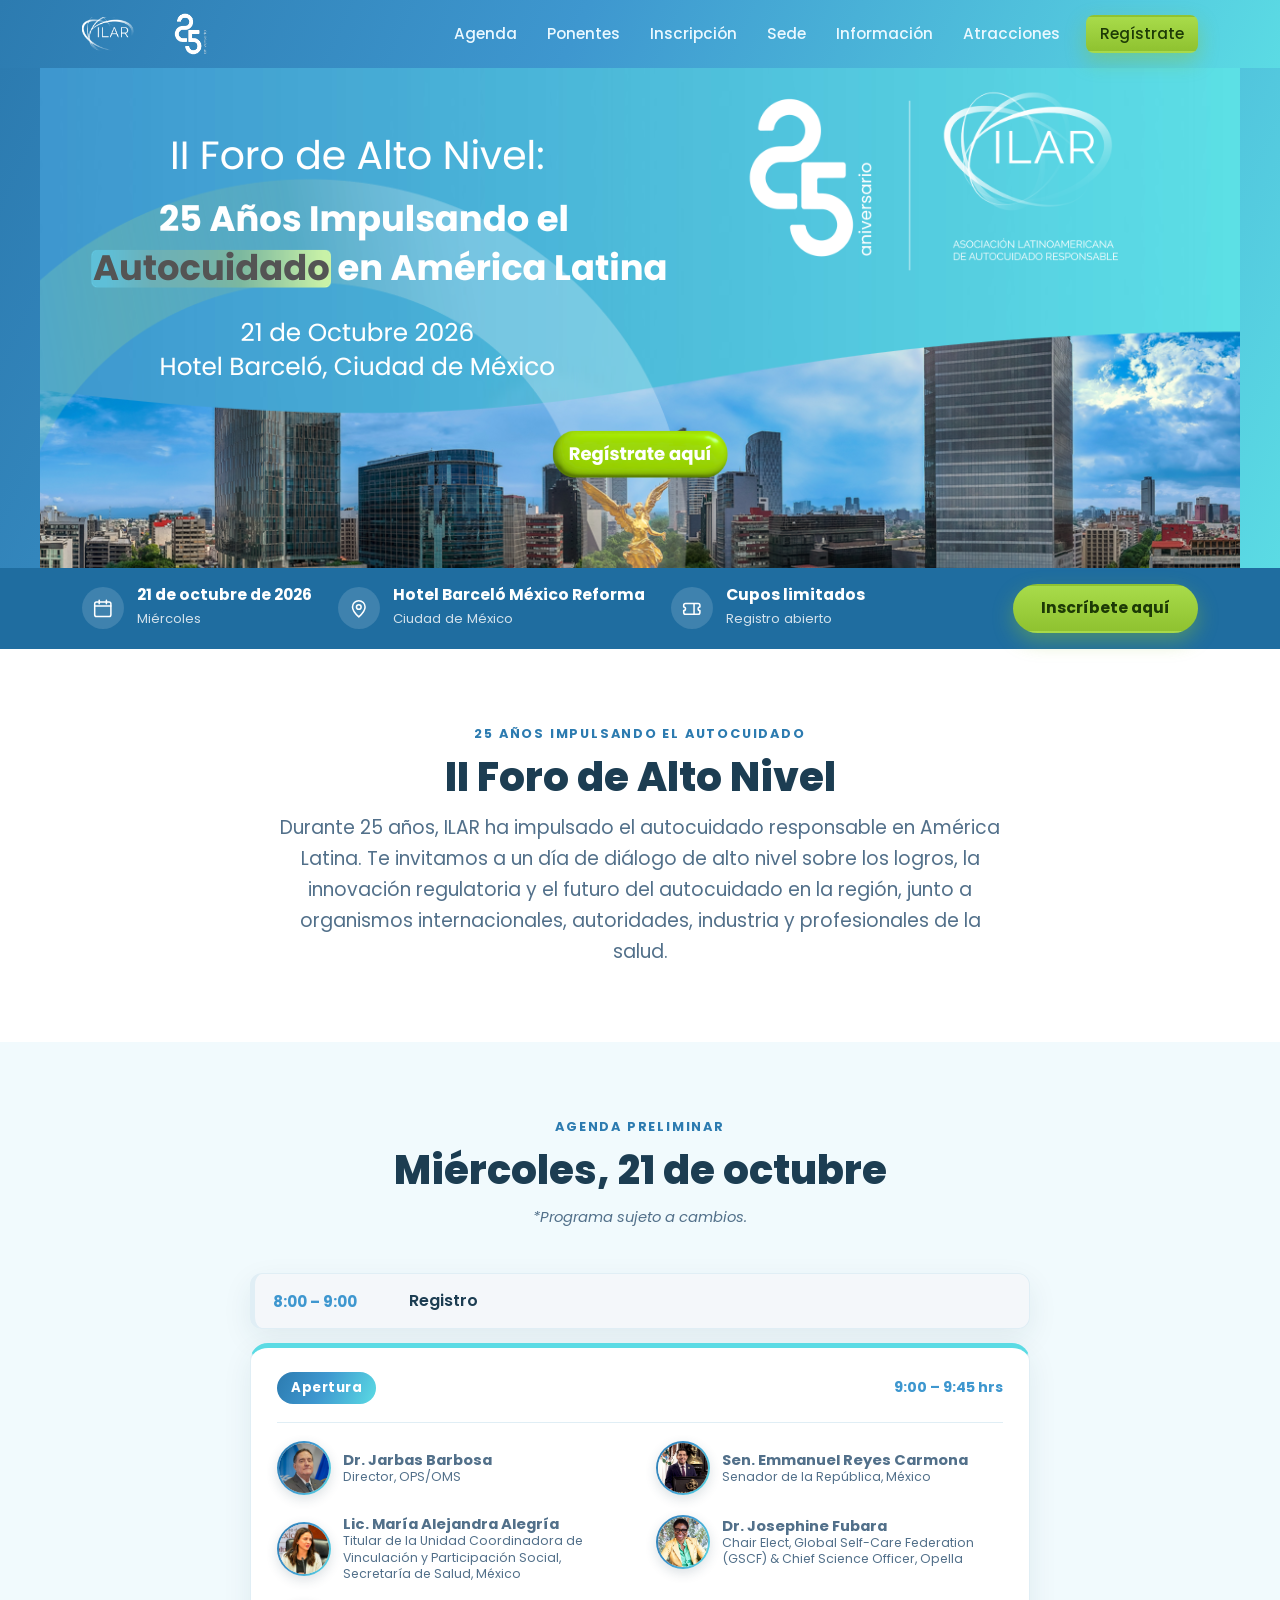
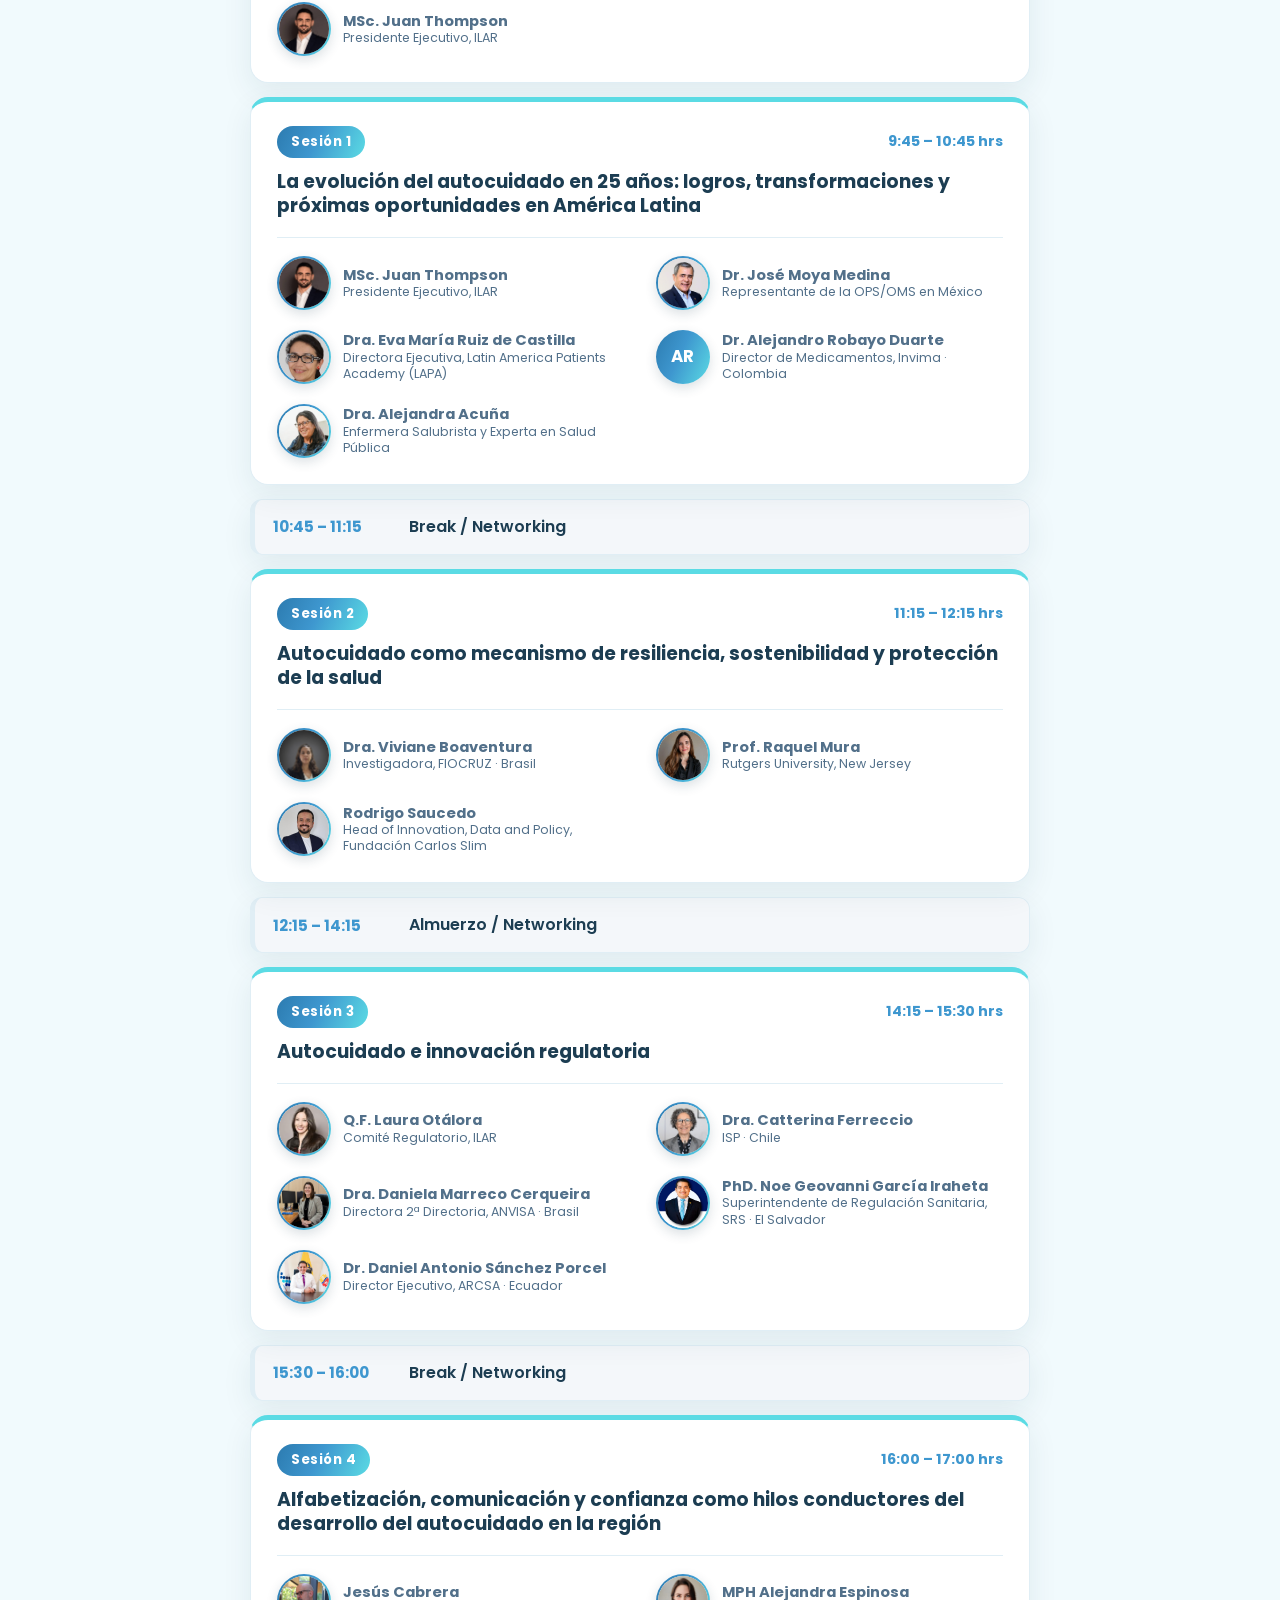
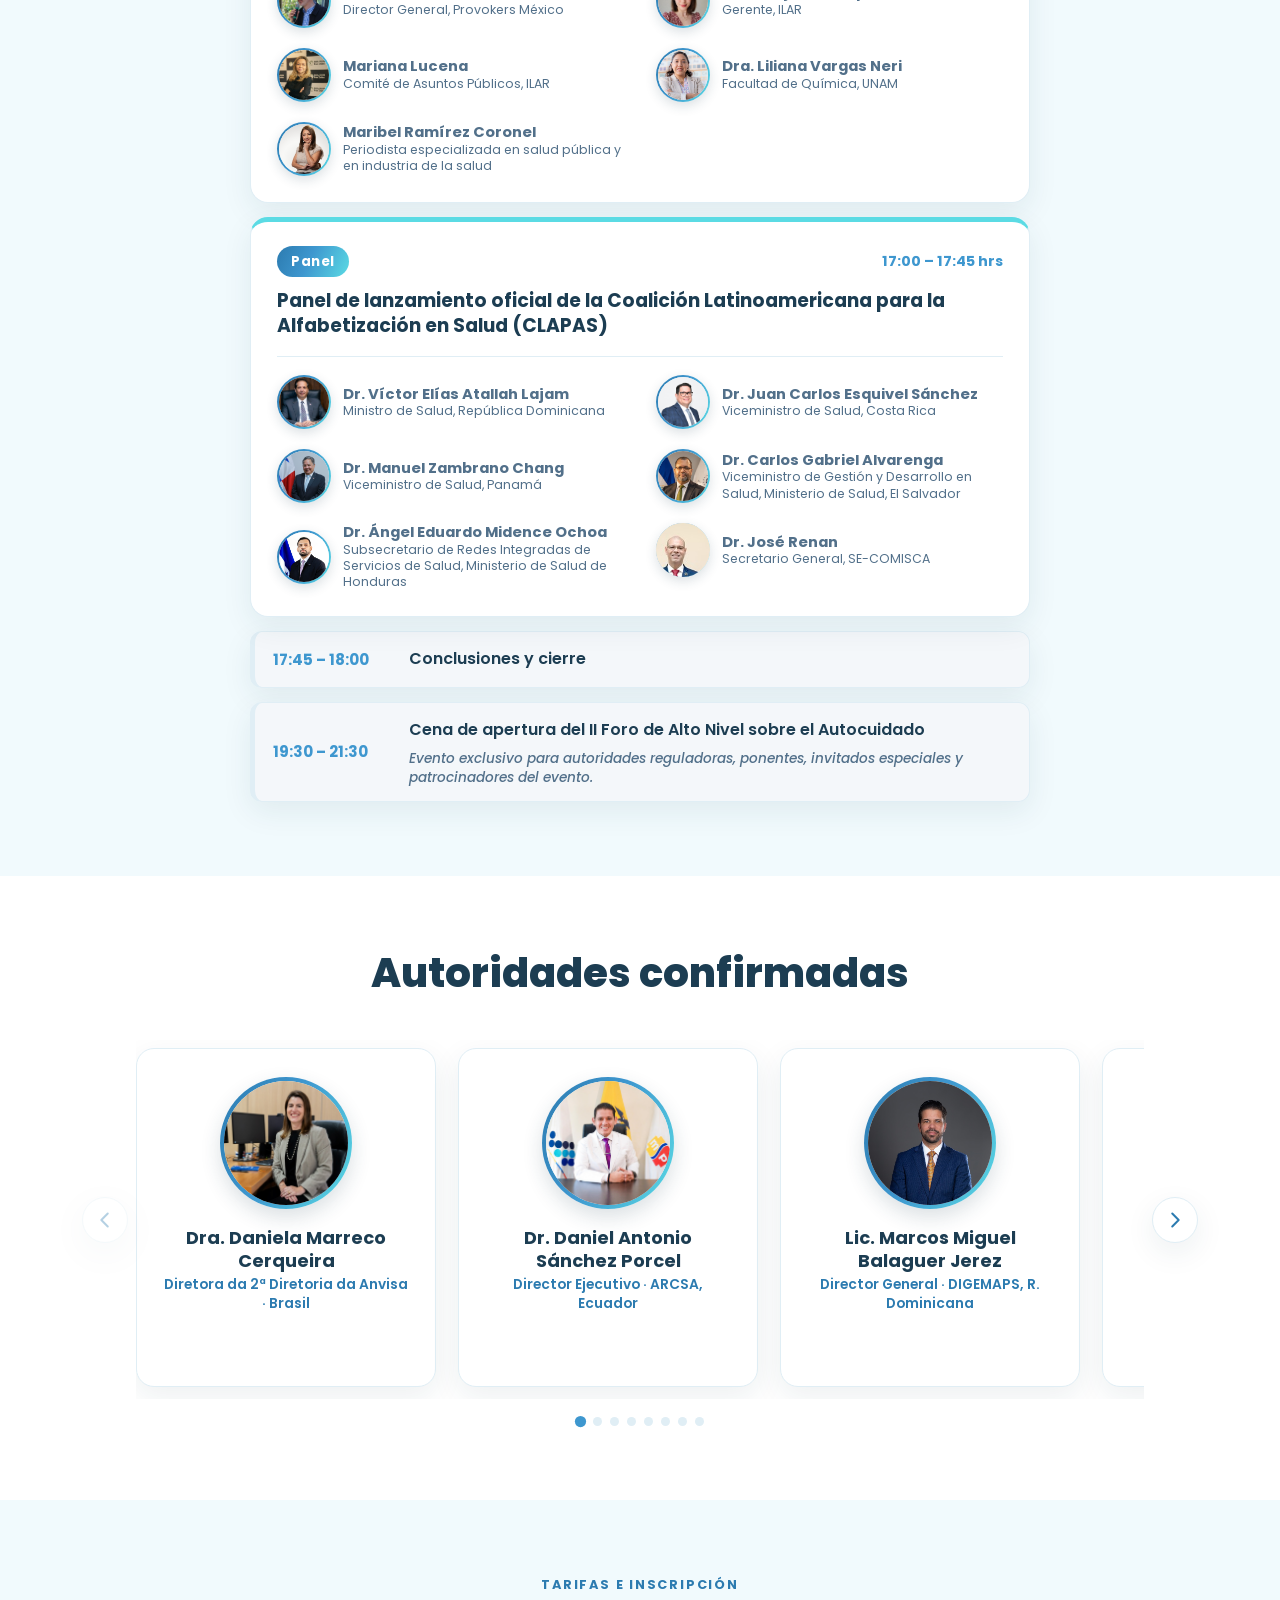
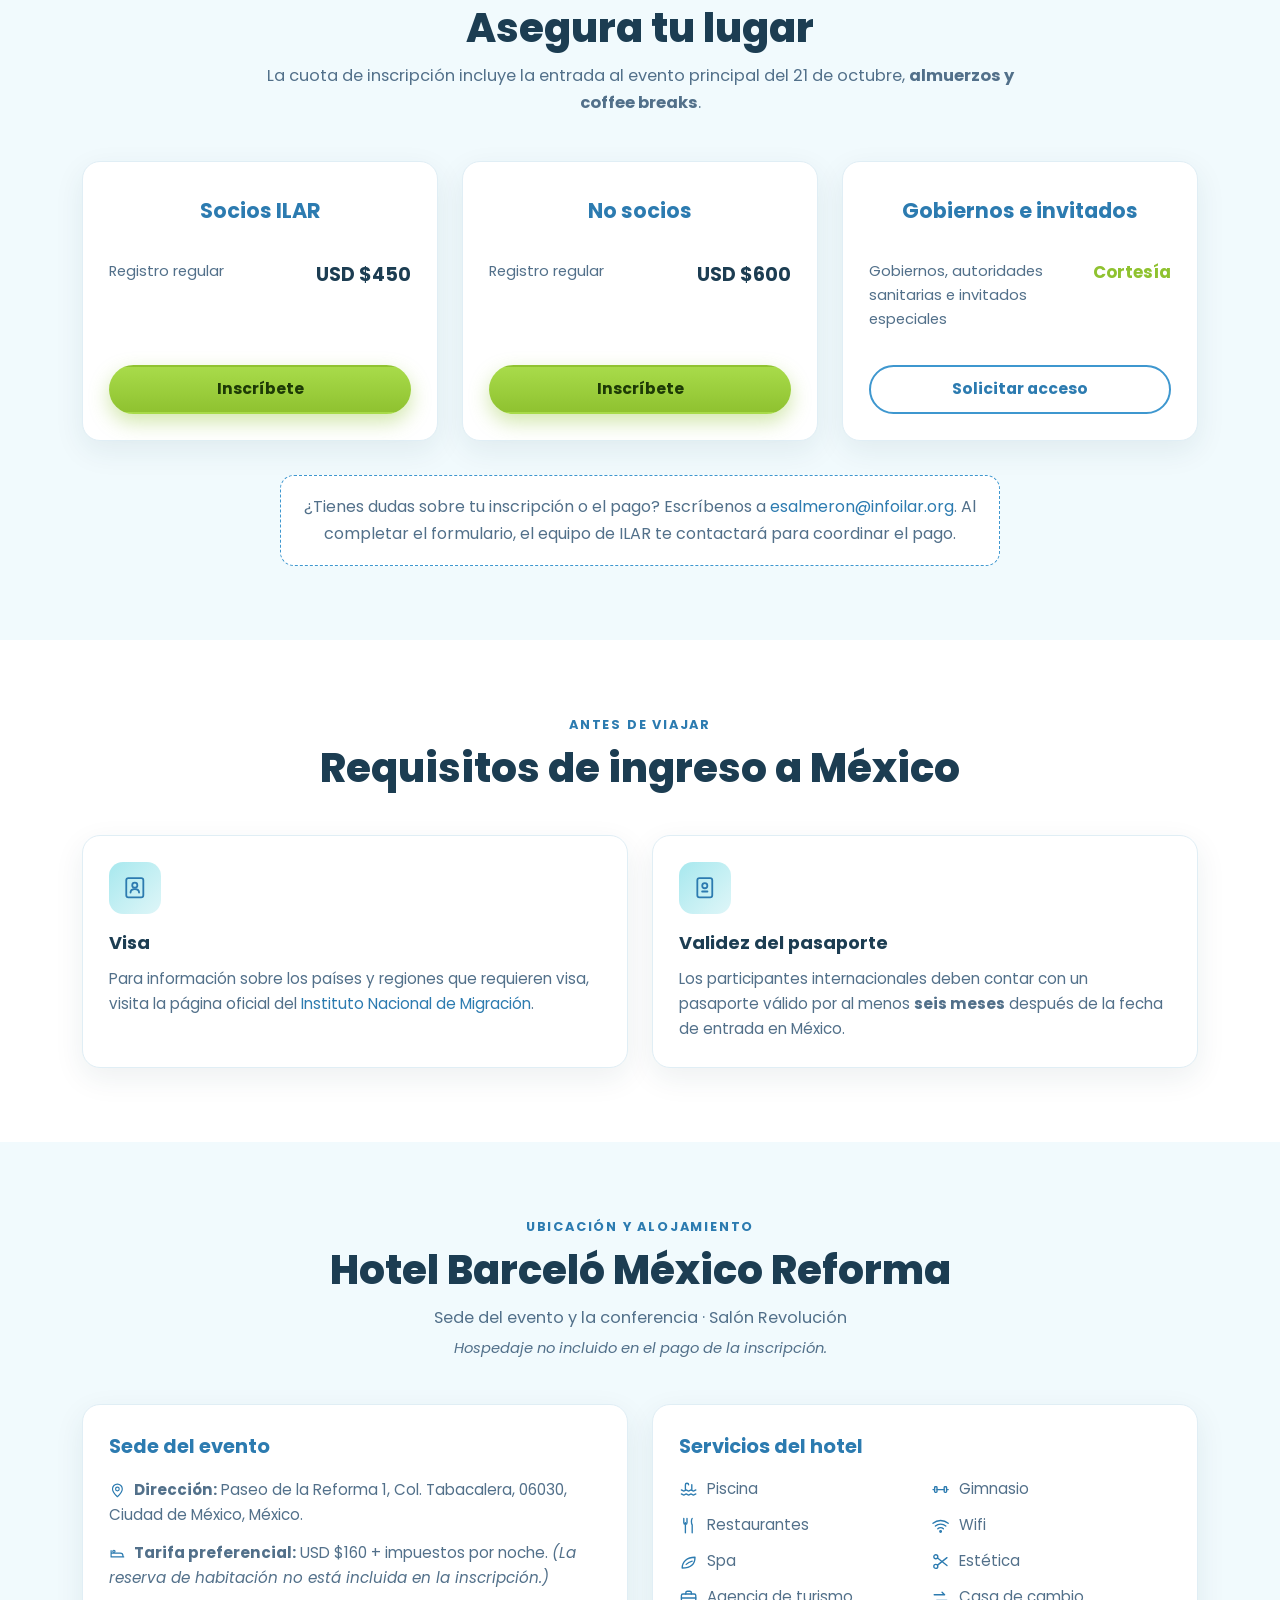
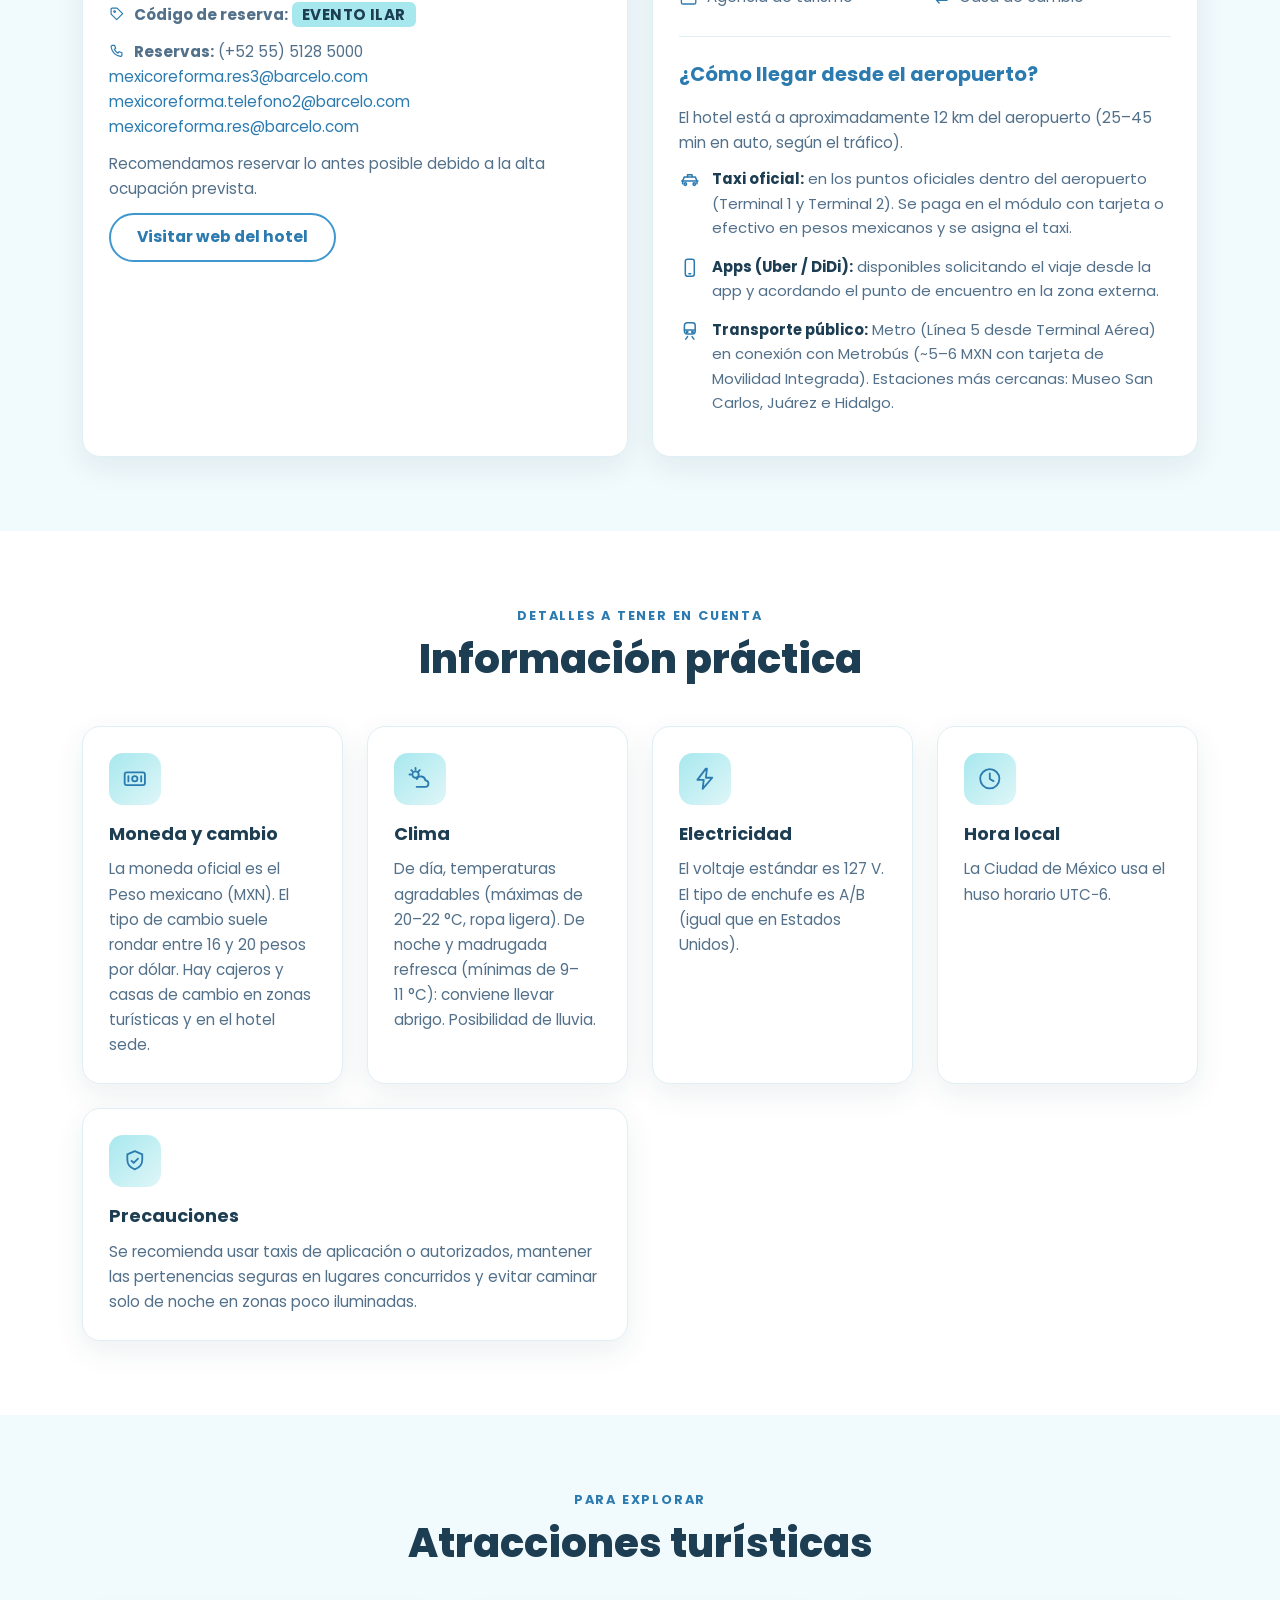
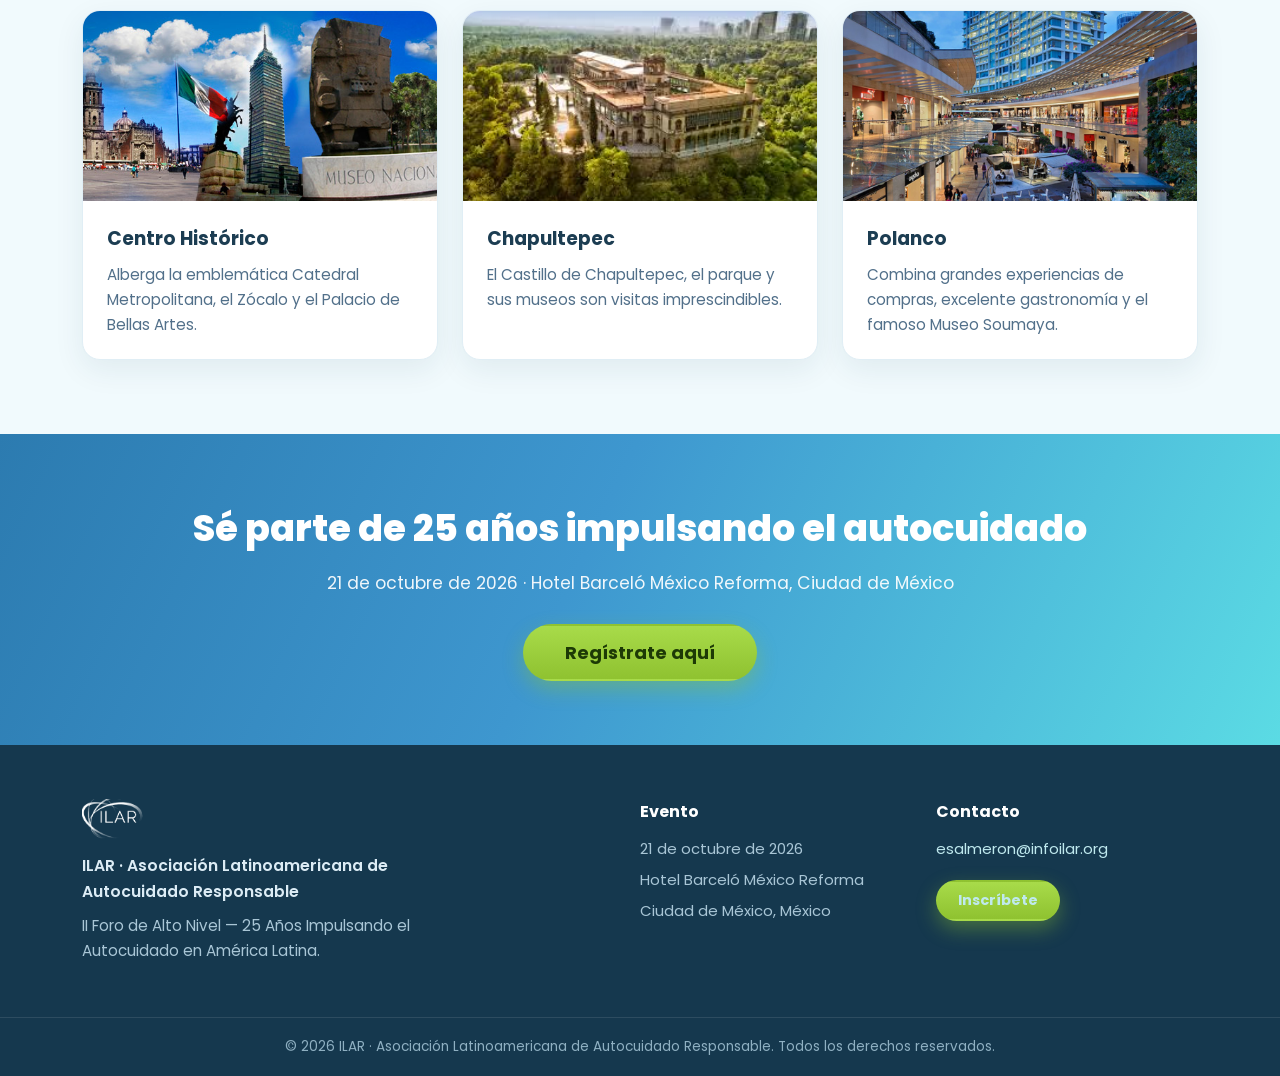
==== commit ae2807be: "modificar orden panel clapas" ====
--- a/index.html
+++ b/index.html
@@ -266,28 +266,28 @@
           <h3>Panel de lanzamiento oficial de la Coalición Latinoamericana para la Alfabetización en Salud (CLAPAS)</h3>
           <div class="session-people">
             <div class="session-person">
+              <span class="sp-avatar"><img src="assets/ponentes/victor-atallah.png" alt="Dr. Víctor Elías Atallah Lajam" loading="lazy" /></span>
+              <div class="sp-info"><p class="sp-name">Dr. Víctor Elías Atallah Lajam</p><p class="sp-role">Ministro de Salud, República Dominicana</p></div>
+            </div>
+            <div class="session-person">
+              <span class="sp-avatar"><img src="assets/ponentes/juan-carlos-esquivel.png" alt="Dr. Juan Carlos Esquivel Sánchez" loading="lazy" /></span>
+              <div class="sp-info"><p class="sp-name">Dr. Juan Carlos Esquivel Sánchez</p><p class="sp-role">Viceministro de Salud, Costa Rica</p></div>
+            </div>
+            <div class="session-person">
+              <span class="sp-avatar"><img src="assets/ponentes/manuel-alberto-zambrano.jpg" alt="Dr. Manuel Zambrano Chang" loading="lazy" /></span>
+              <div class="sp-info"><p class="sp-name">Dr. Manuel Zambrano Chang</p><p class="sp-role">Viceministro de Salud, Panamá</p></div>
+            </div>
+            <div class="session-person">
+              <span class="sp-avatar"><img src="assets/ponentes/carlos-gabriel-alvarenga.jpg" alt="Dr. Carlos Gabriel Alvarenga" loading="lazy" /></span>
+              <div class="sp-info"><p class="sp-name">Dr. Carlos Gabriel Alvarenga</p><p class="sp-role">Viceministro de Gestión y Desarrollo en Salud, Ministerio de Salud, El Salvador</p></div>
+            </div>
+            <div class="session-person">
+              <span class="sp-avatar"><img src="assets/ponentes/angel-midence.png" alt="Dr. Ángel Eduardo Midence Ochoa" loading="lazy" /></span>
+              <div class="sp-info"><p class="sp-name">Dr. Ángel Eduardo Midence Ochoa</p><p class="sp-role">Subsecretario de Redes Integradas de Servicios de Salud, Ministerio de Salud de Honduras</p></div>
+            </div>
+            <div class="session-person">
               <span class="sp-avatar"><img src="assets/ponentes/jose_renan.jpg" alt="Dr. José Renan" loading="lazy" style="object-position:38% 20%;transform:scale(2.6);transform-origin:30% 30%" /></span>
               <div class="sp-info"><p class="sp-name">Dr. José Renan</p><p class="sp-role">Secretario General, SE-COMISCA</p></div>
-            </div>
-            <div class="session-person">
-              <span class="sp-avatar"><img src="assets/ponentes/manuel-alberto-zambrano.jpg" alt="Dr. Manuel Zambrano Chang" loading="lazy" /></span>
-              <div class="sp-info"><p class="sp-name">Dr. Manuel Zambrano Chang</p><p class="sp-role">Viceministro de Salud, Panamá</p></div>
-            </div>
-            <div class="session-person">
-              <span class="sp-avatar"><img src="assets/ponentes/carlos-gabriel-alvarenga.jpg" alt="Dr. Carlos Gabriel Alvarenga" loading="lazy" /></span>
-              <div class="sp-info"><p class="sp-name">Dr. Carlos Gabriel Alvarenga</p><p class="sp-role">Viceministro de Gestión y Desarrollo en Salud, Ministerio de Salud, El Salvador</p></div>
-            </div>
-            <div class="session-person">
-              <span class="sp-avatar"><img src="assets/ponentes/angel-midence.png" alt="Dr. Ángel Eduardo Midence Ochoa" loading="lazy" /></span>
-              <div class="sp-info"><p class="sp-name">Dr. Ángel Eduardo Midence Ochoa</p><p class="sp-role">Subsecretario de Redes Integradas de Servicios de Salud, Ministerio de Salud de Honduras</p></div>
-            </div>
-            <div class="session-person">
-              <span class="sp-avatar"><img src="assets/ponentes/victor-atallah.png" alt="Dr. Víctor Elías Atallah Lajam" loading="lazy" /></span>
-              <div class="sp-info"><p class="sp-name">Dr. Víctor Elías Atallah Lajam</p><p class="sp-role">Ministro de Salud, República Dominicana</p></div>
-            </div>
-            <div class="session-person">
-              <span class="sp-avatar"><img src="assets/ponentes/juan-carlos-esquivel.png" alt="Dr. Juan Carlos Esquivel Sánchez" loading="lazy" /></span>
-              <div class="sp-info"><p class="sp-name">Dr. Juan Carlos Esquivel Sánchez</p><p class="sp-role">Viceministro de Salud, Costa Rica</p></div>
             </div>
           </div>
         </article>
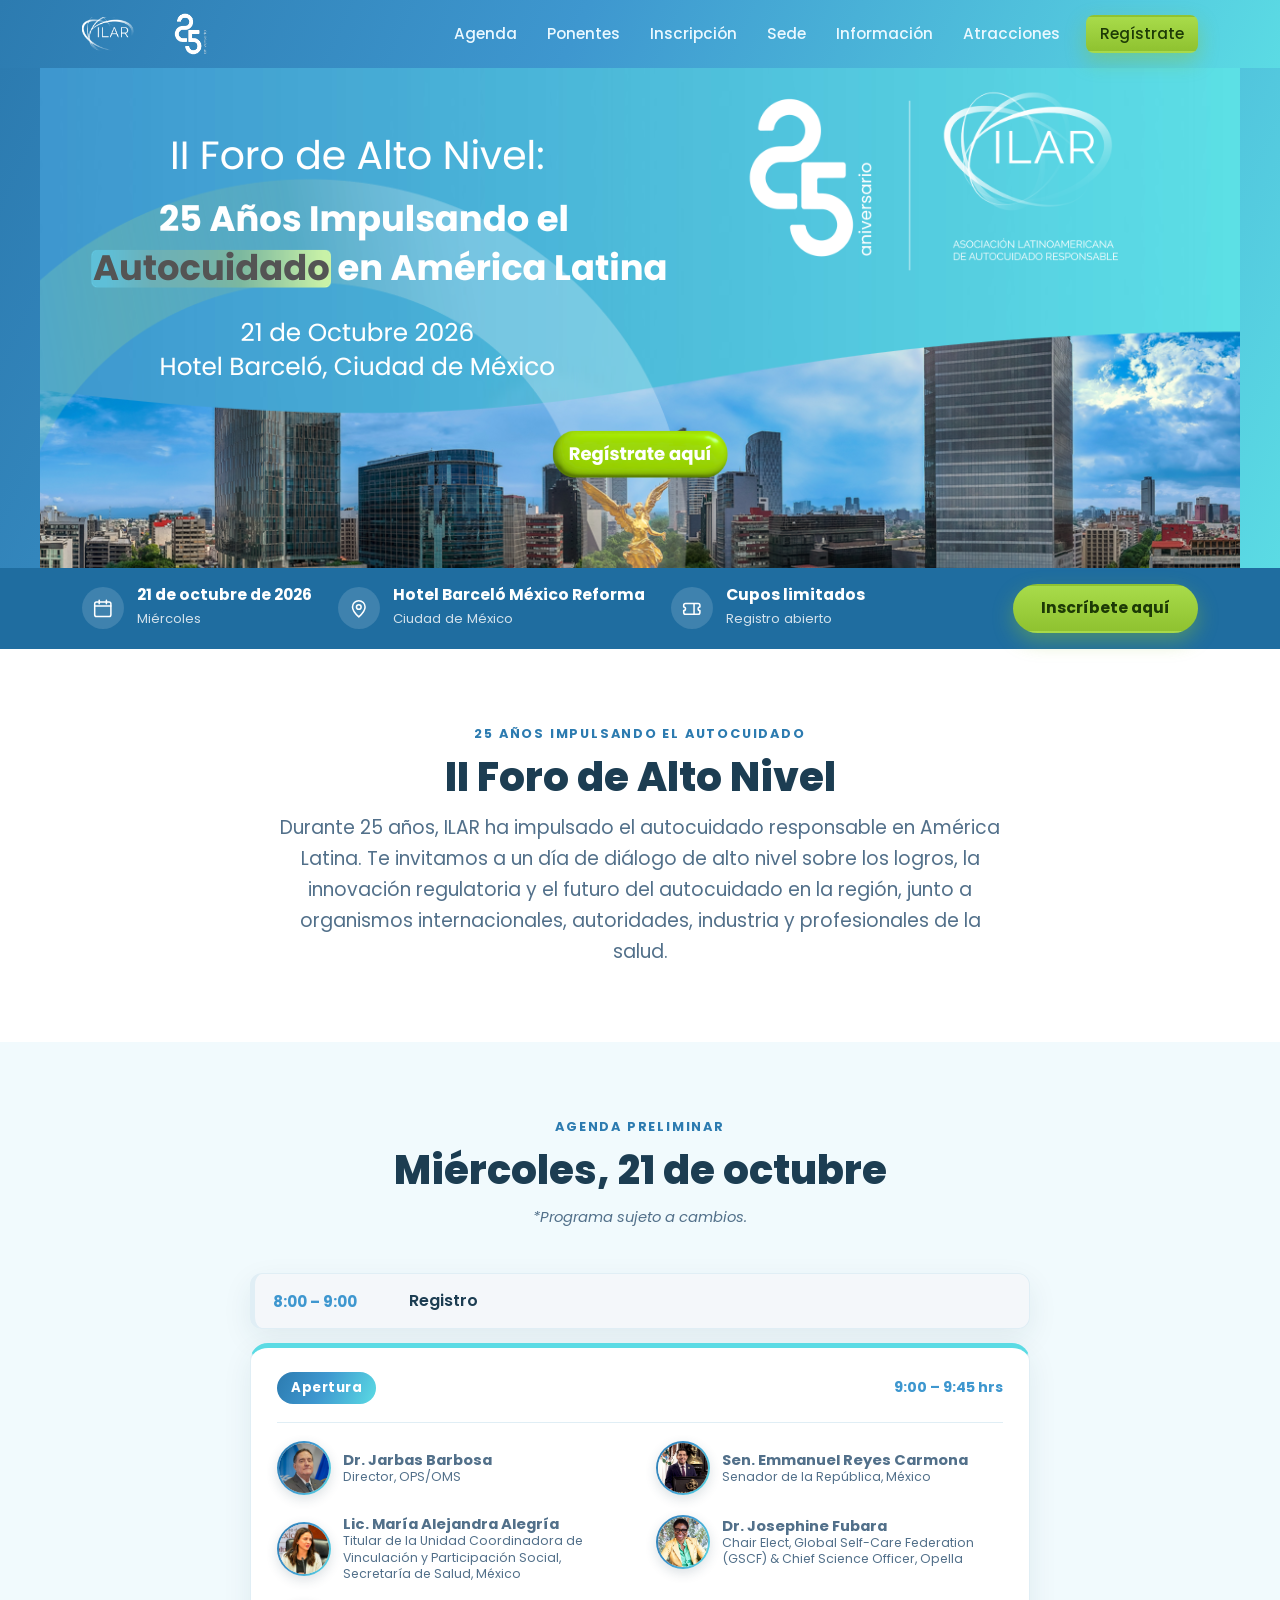
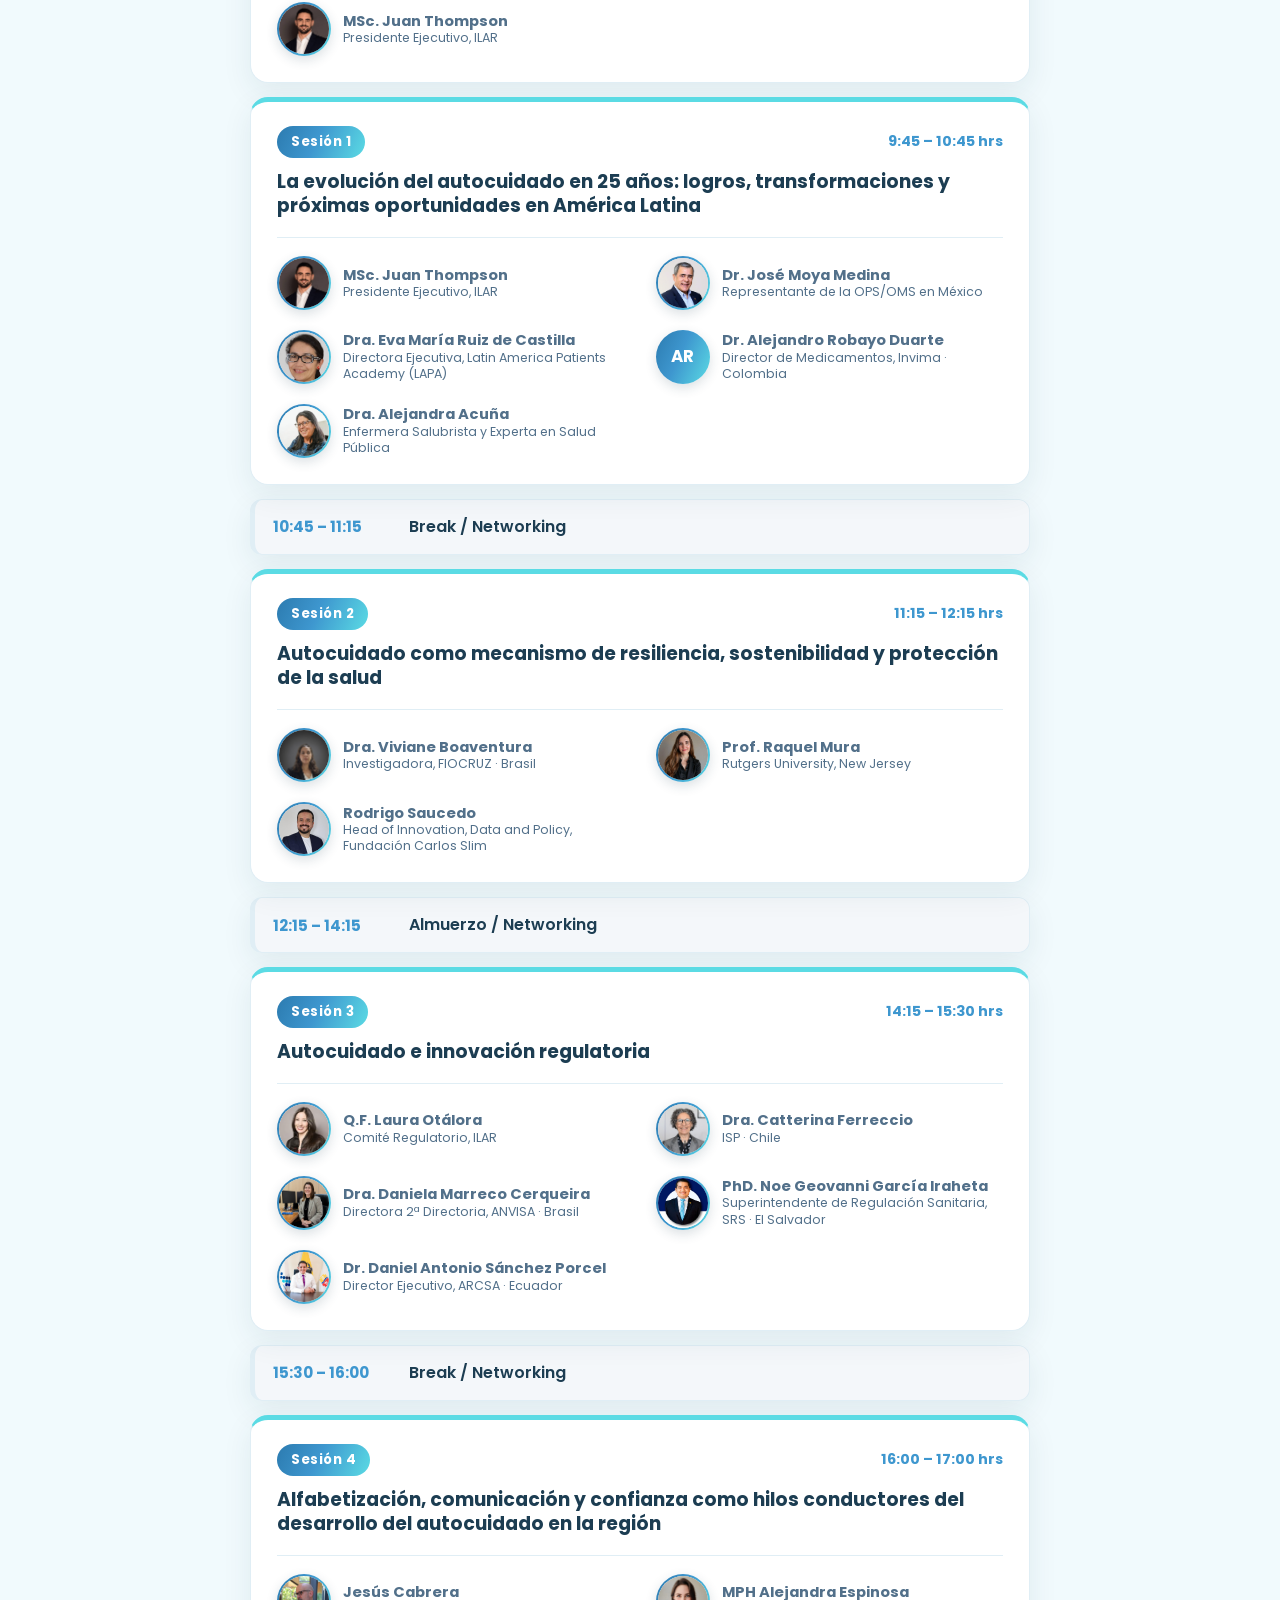
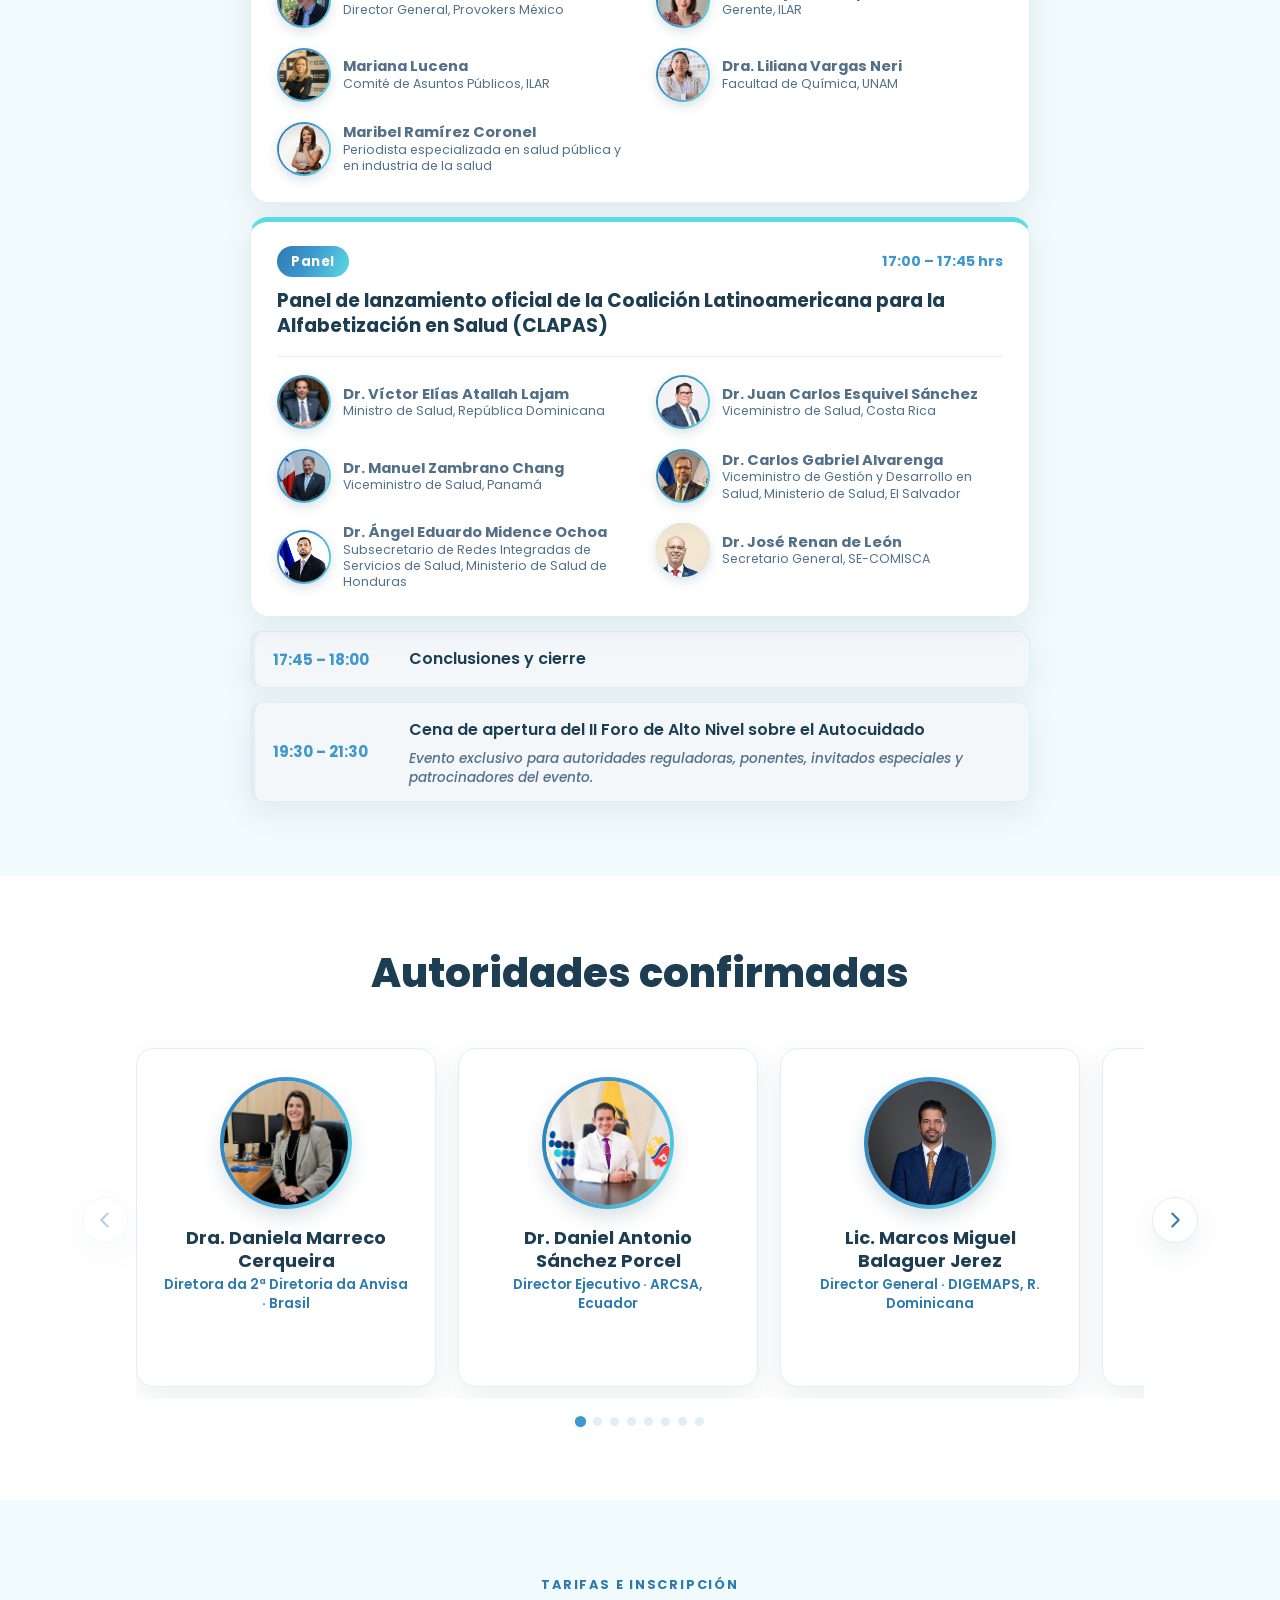
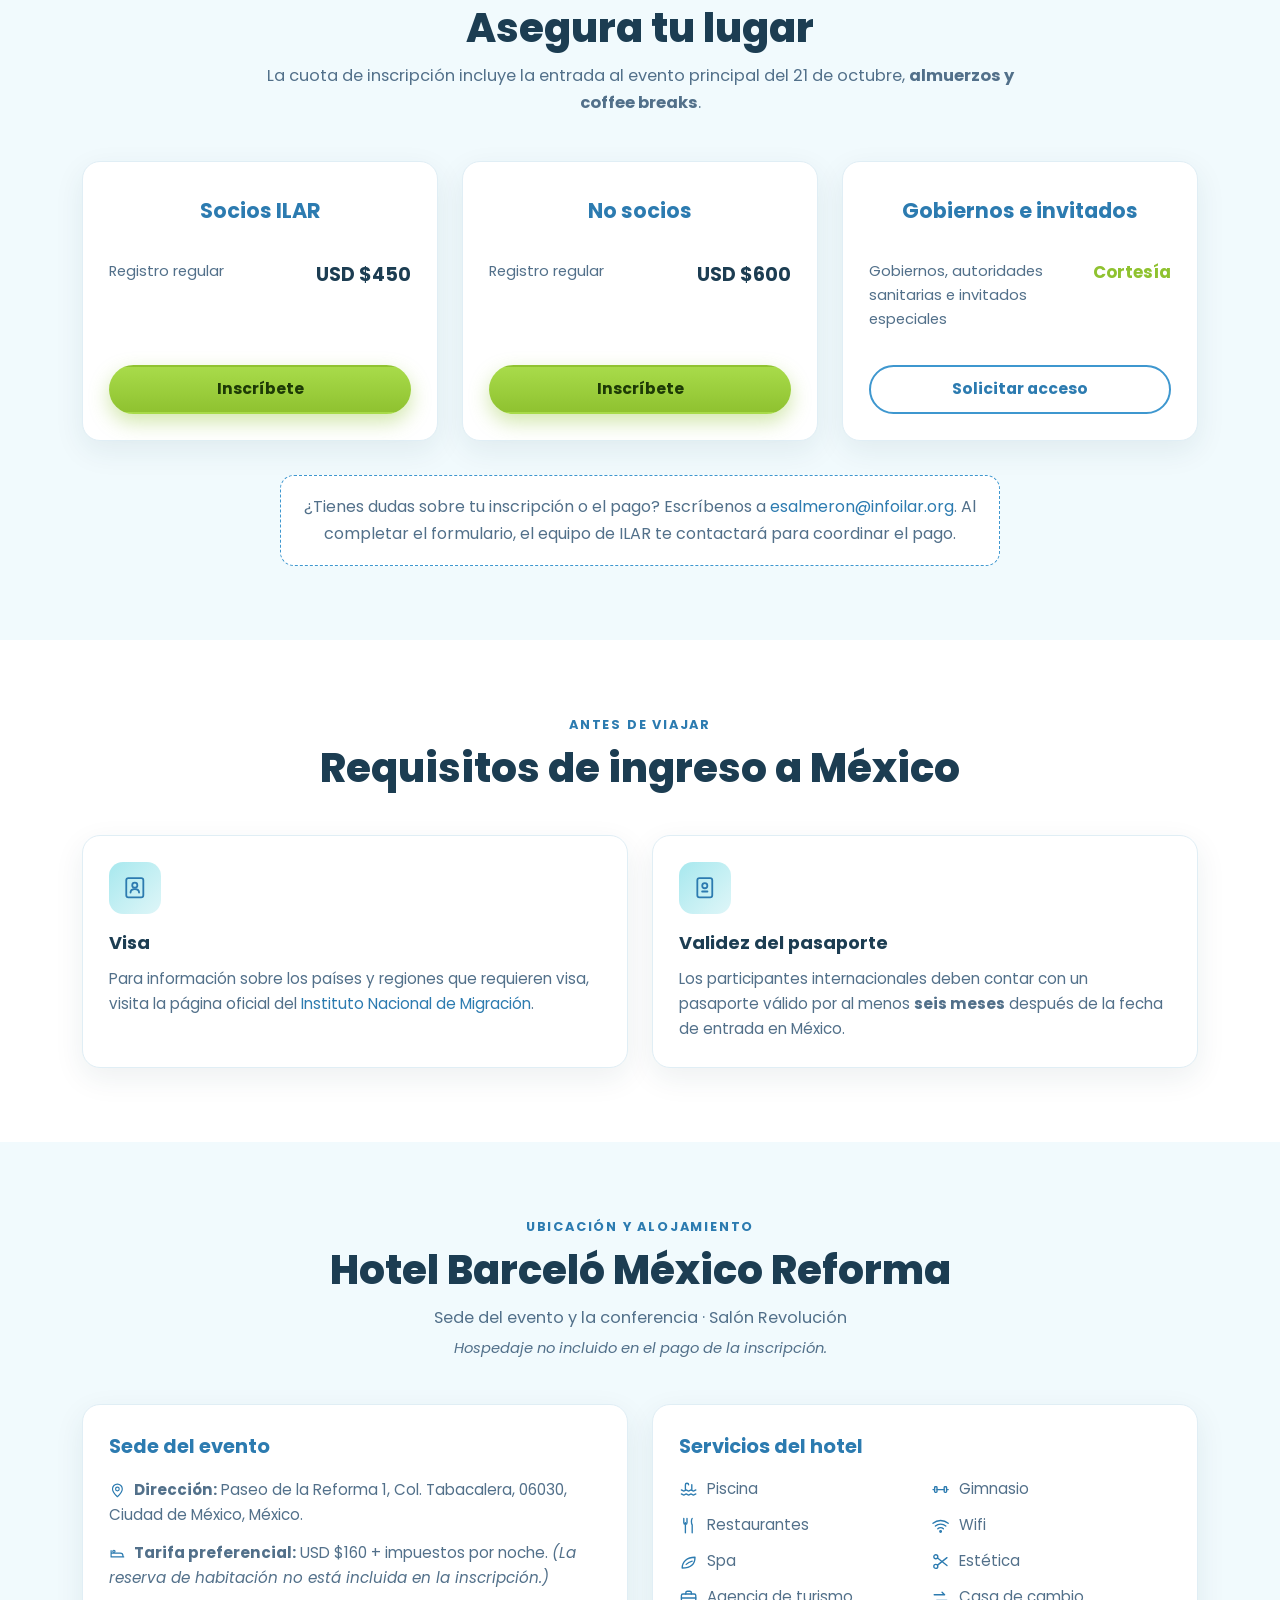
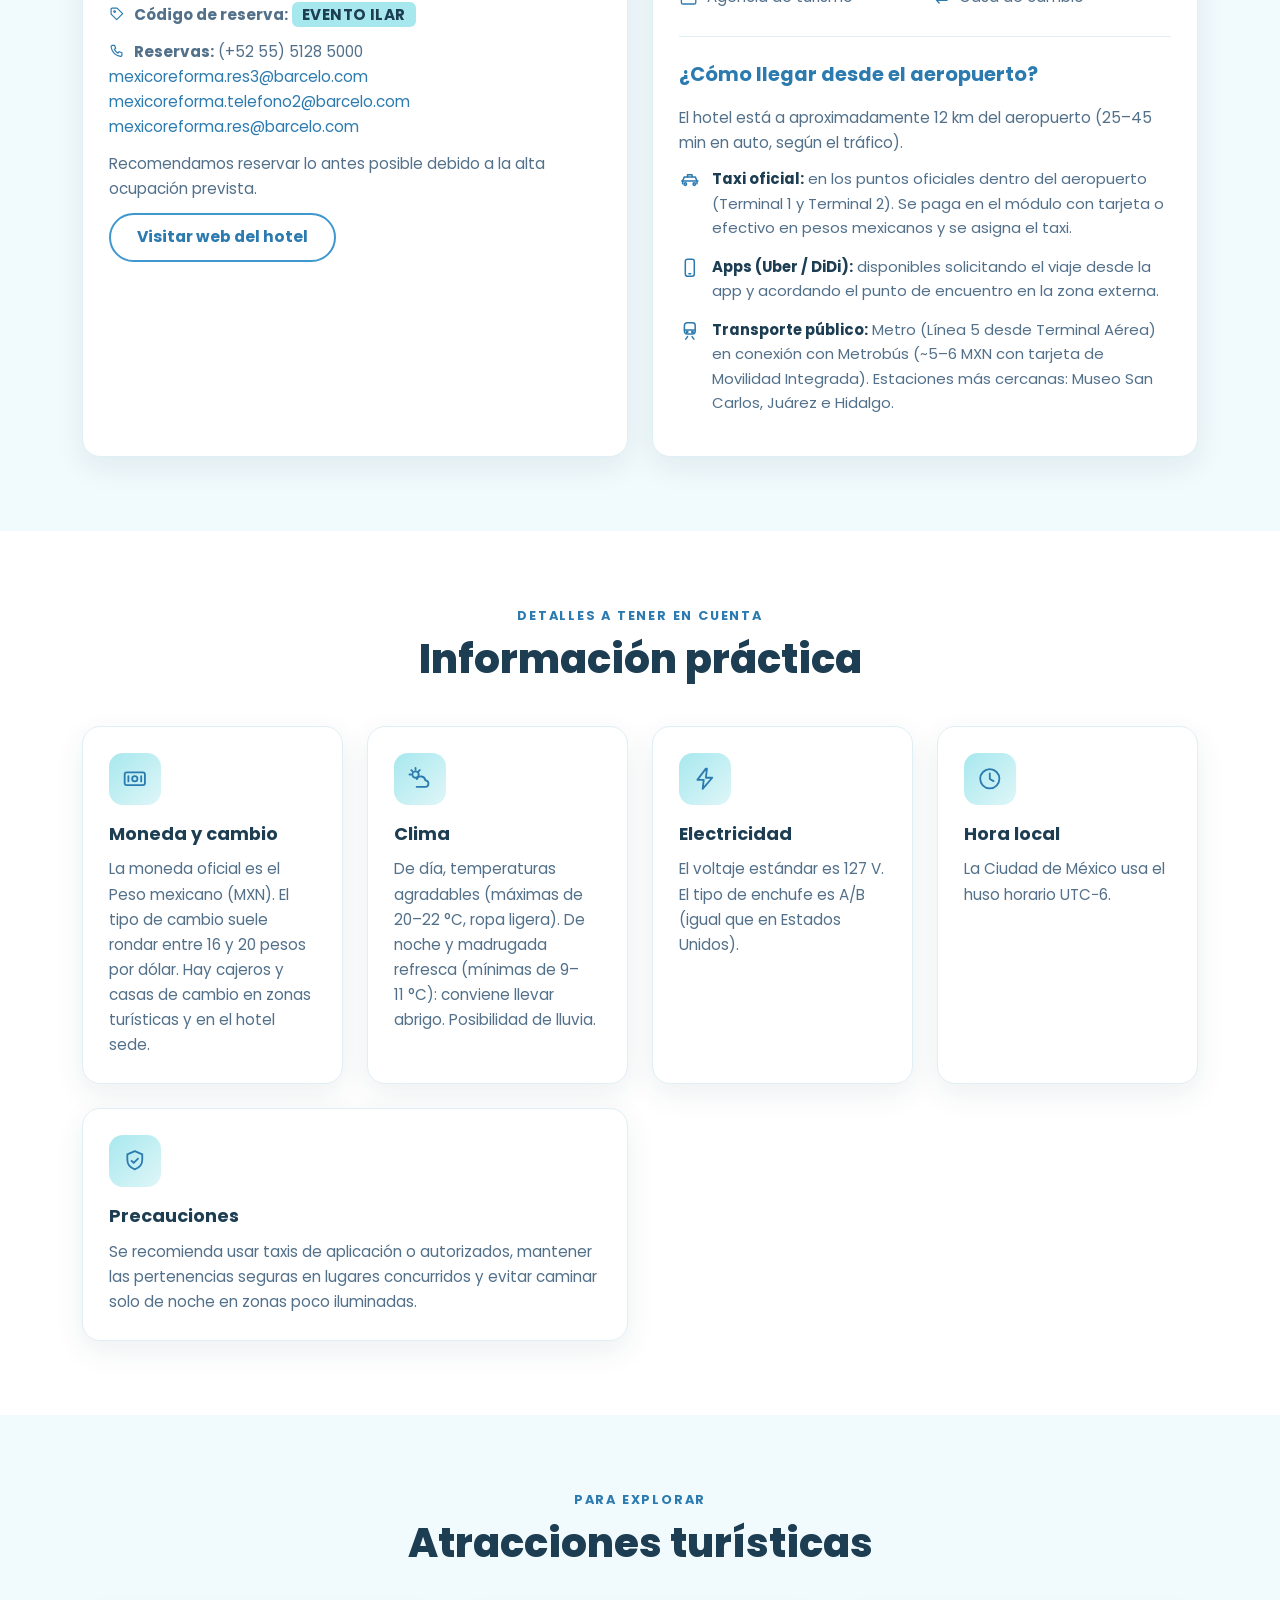
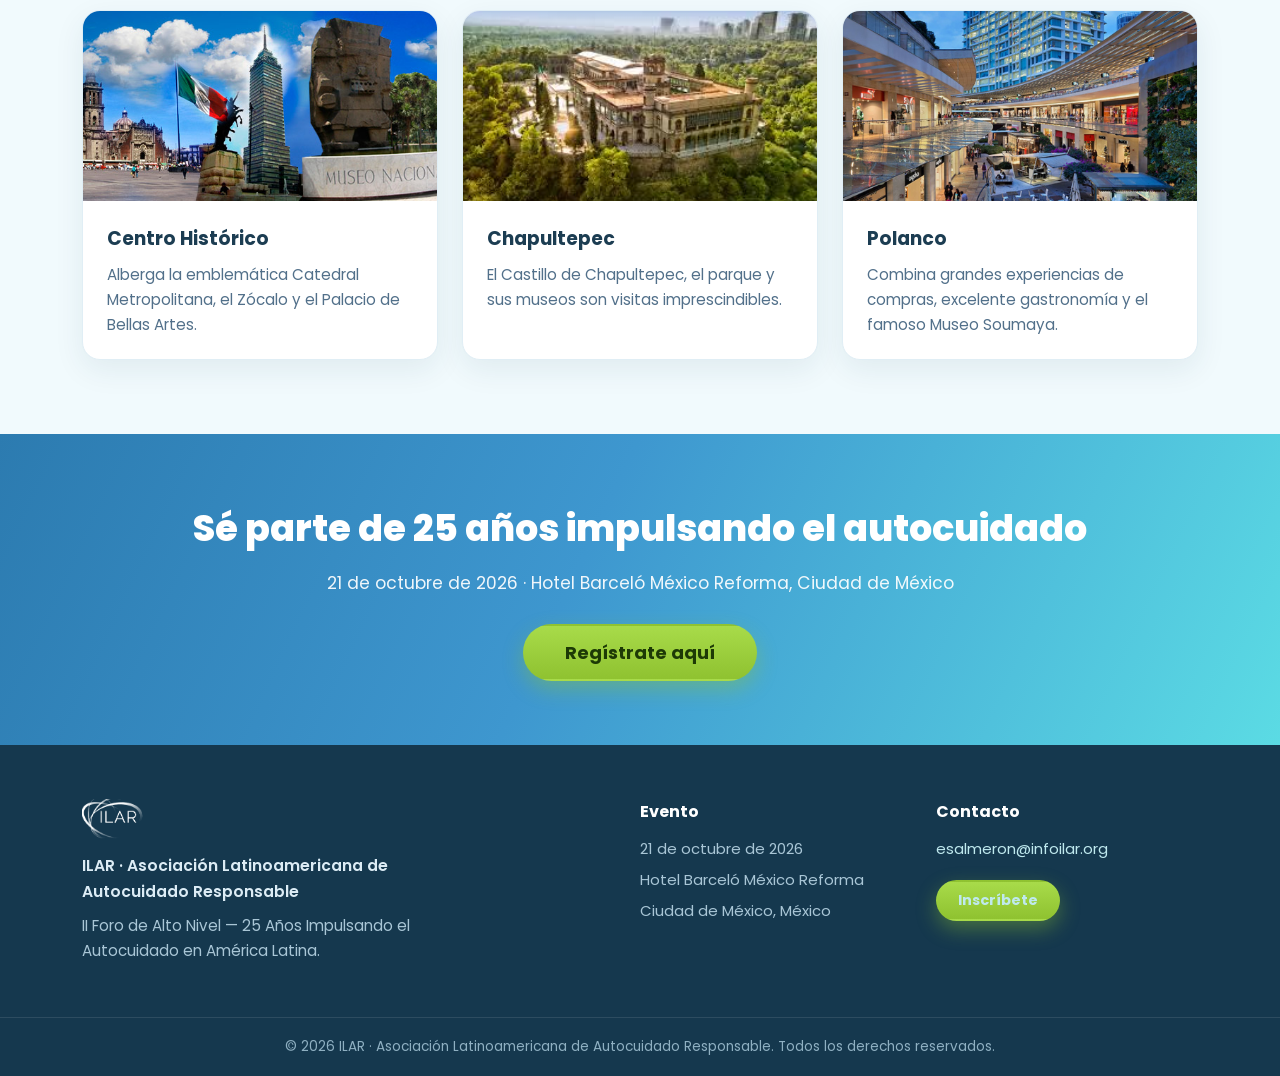
==== commit 1ca86271: "actualizar nombre josé renan de león" ====
--- a/index.html
+++ b/index.html
@@ -286,8 +286,8 @@
               <div class="sp-info"><p class="sp-name">Dr. Ángel Eduardo Midence Ochoa</p><p class="sp-role">Subsecretario de Redes Integradas de Servicios de Salud, Ministerio de Salud de Honduras</p></div>
             </div>
             <div class="session-person">
-              <span class="sp-avatar"><img src="assets/ponentes/jose_renan.jpg" alt="Dr. José Renan" loading="lazy" style="object-position:38% 20%;transform:scale(2.6);transform-origin:30% 30%" /></span>
-              <div class="sp-info"><p class="sp-name">Dr. José Renan</p><p class="sp-role">Secretario General, SE-COMISCA</p></div>
+              <span class="sp-avatar"><img src="assets/ponentes/jose_renan.jpg" alt="Dr. José Renan de León" loading="lazy" style="object-position:38% 20%;transform:scale(2.6);transform-origin:30% 30%" /></span>
+              <div class="sp-info"><p class="sp-name">Dr. José Renan de León</p><p class="sp-role">Secretario General, SE-COMISCA</p></div>
             </div>
           </div>
         </article>
@@ -383,8 +383,8 @@
 
 
           <li class="spk-card">
-            <div class="spk-photo"><img src="assets/ponentes/jose_renan.jpg" alt="Dr. José Renan" loading="lazy" style="object-position:38% 20%;transform:scale(2.6);transform-origin:30% 30%" /></div>
-            <h3 class="spk-name">Dr. José Renan</h3>
+            <div class="spk-photo"><img src="assets/ponentes/jose_renan.jpg" alt="Dr. José Renan de León" loading="lazy" style="object-position:38% 20%;transform:scale(2.6);transform-origin:30% 30%" /></div>
+            <h3 class="spk-name">Dr. José Renan de León</h3>
             <p class="spk-role">Secretario General · SE-COMISCA</p>
           </li>
           <li class="spk-card">
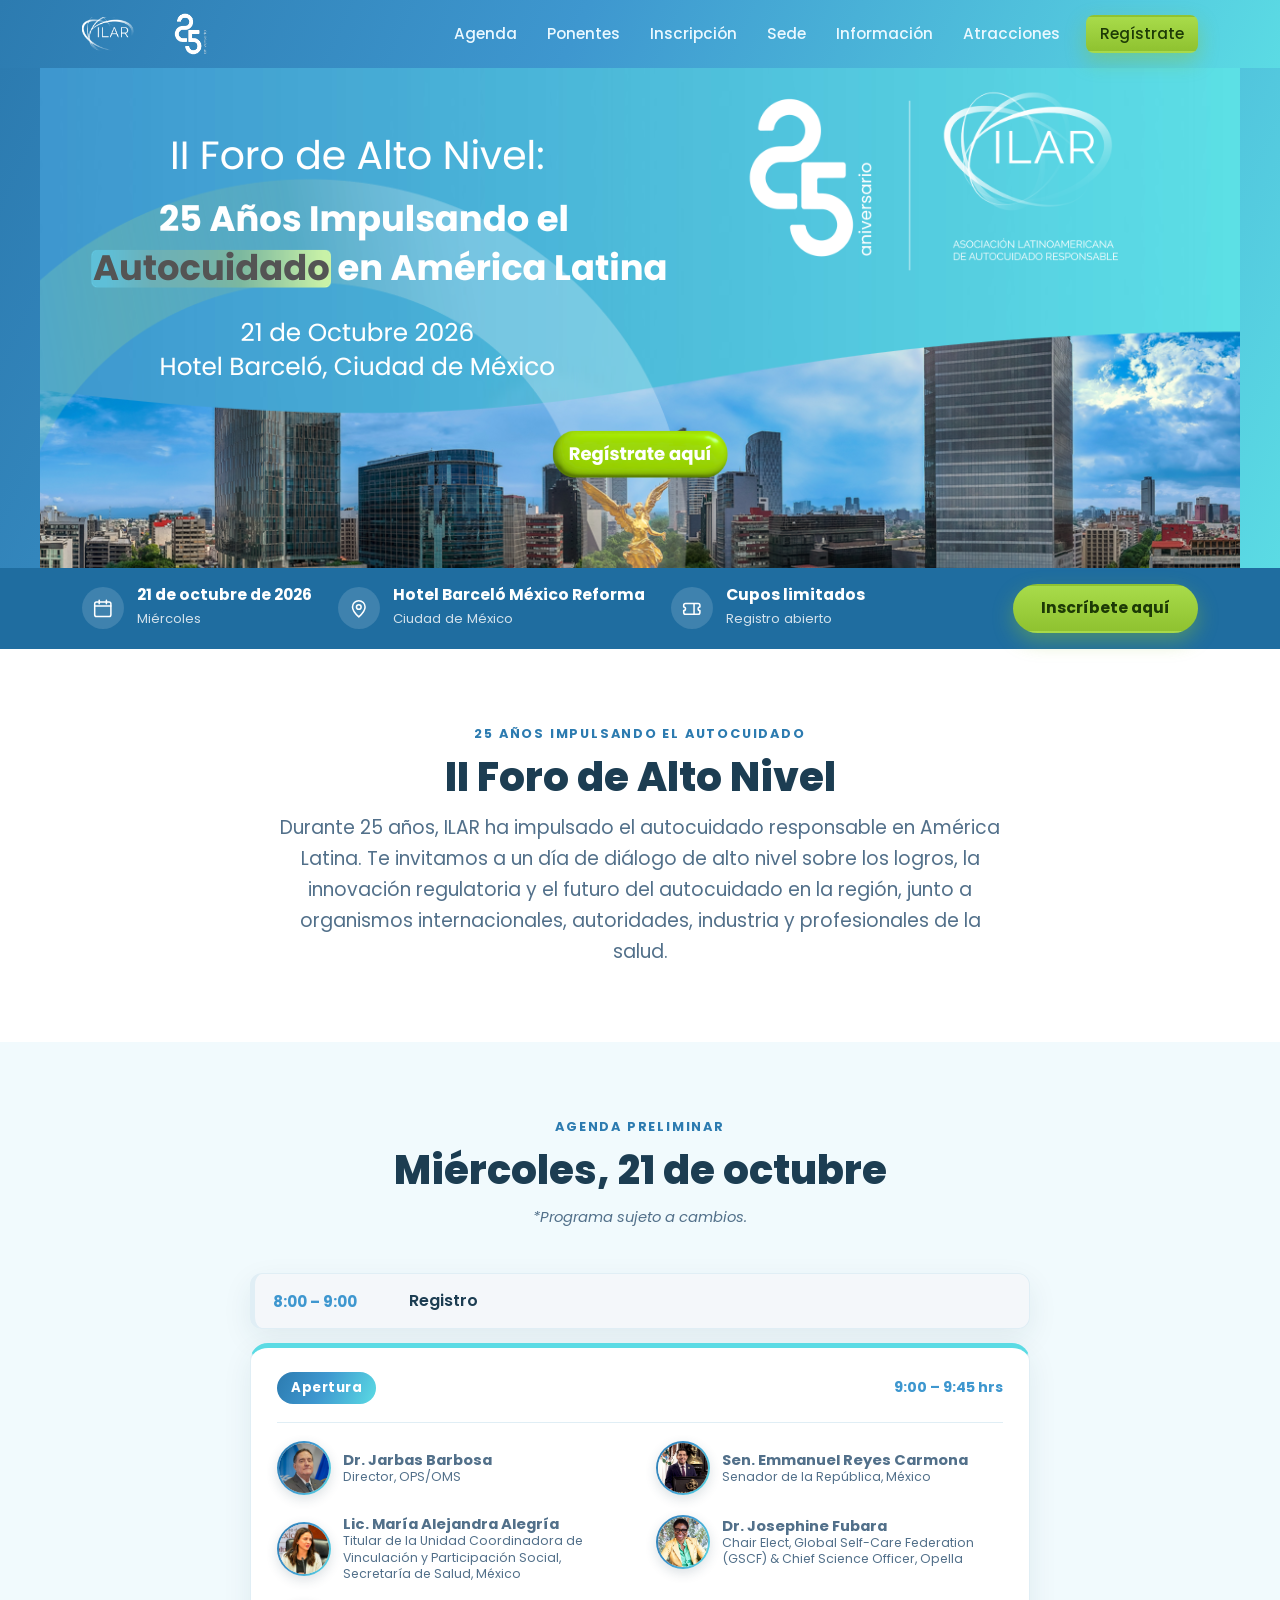
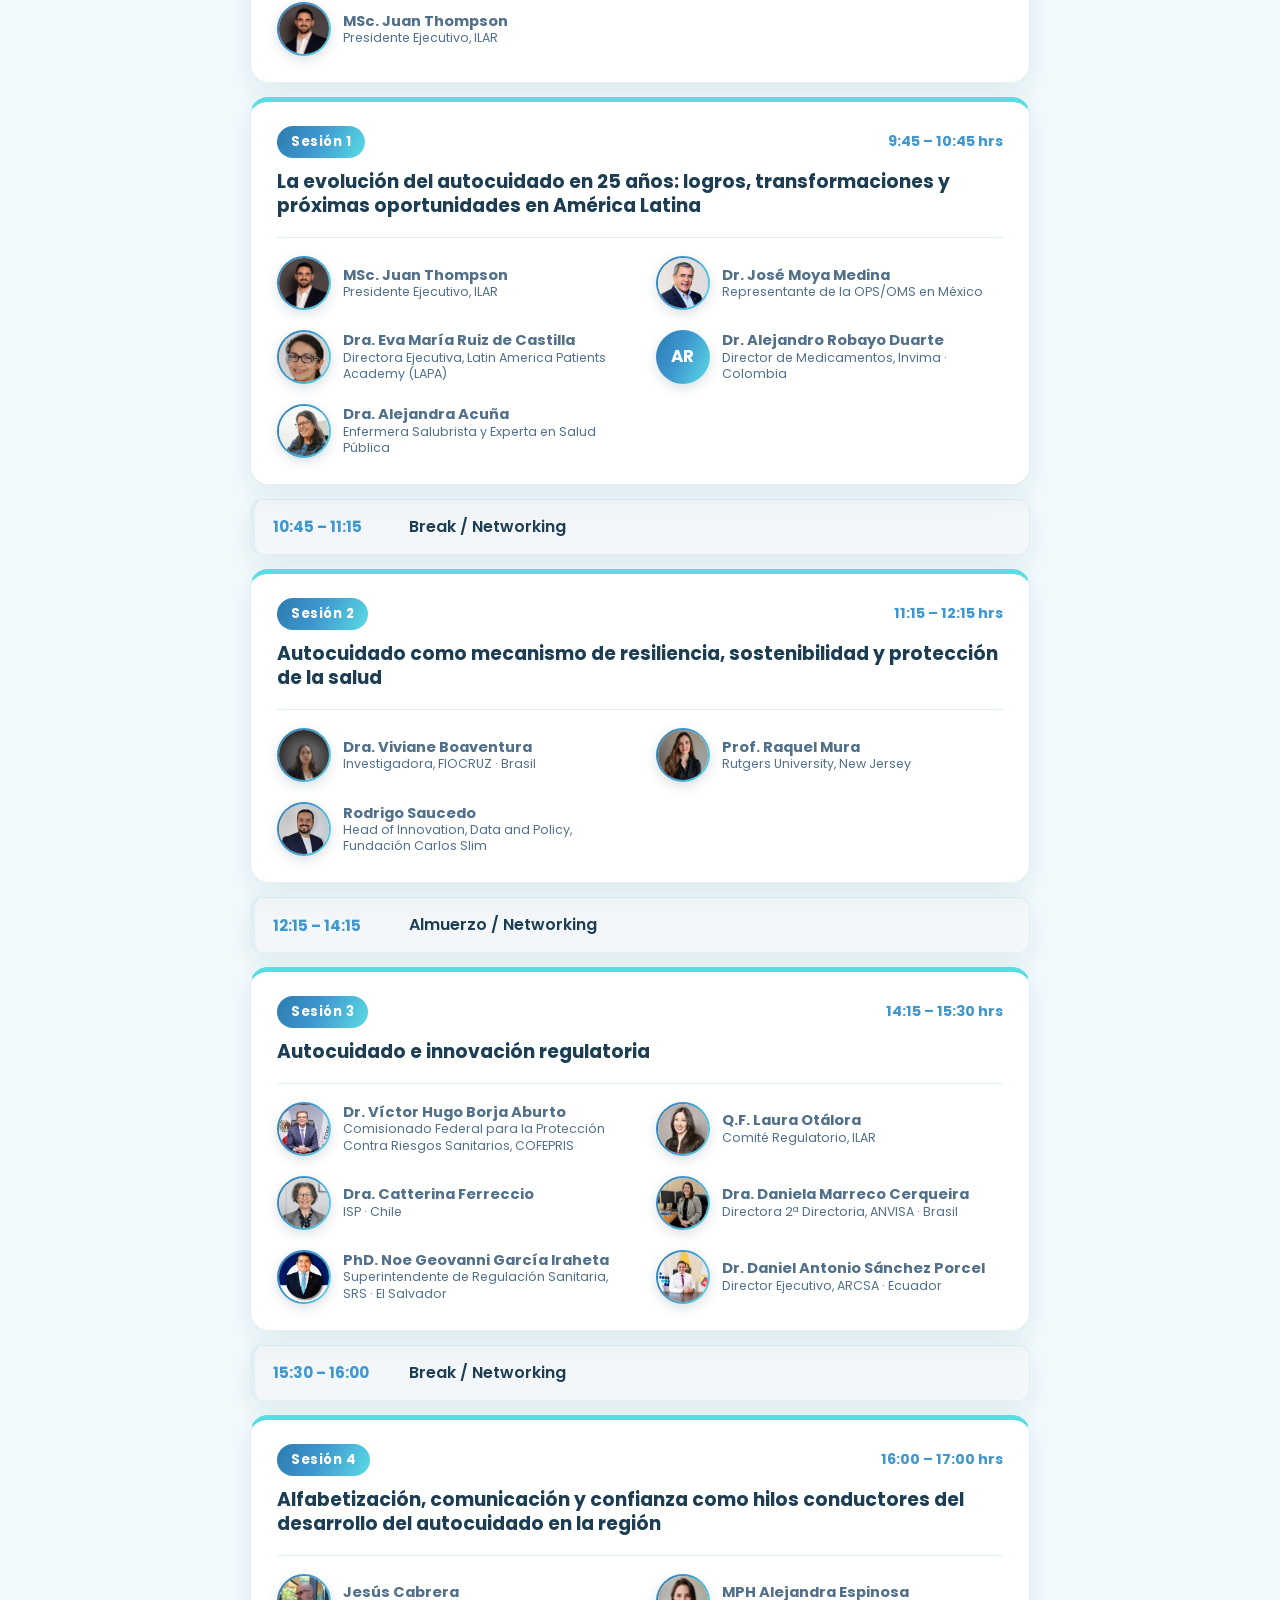
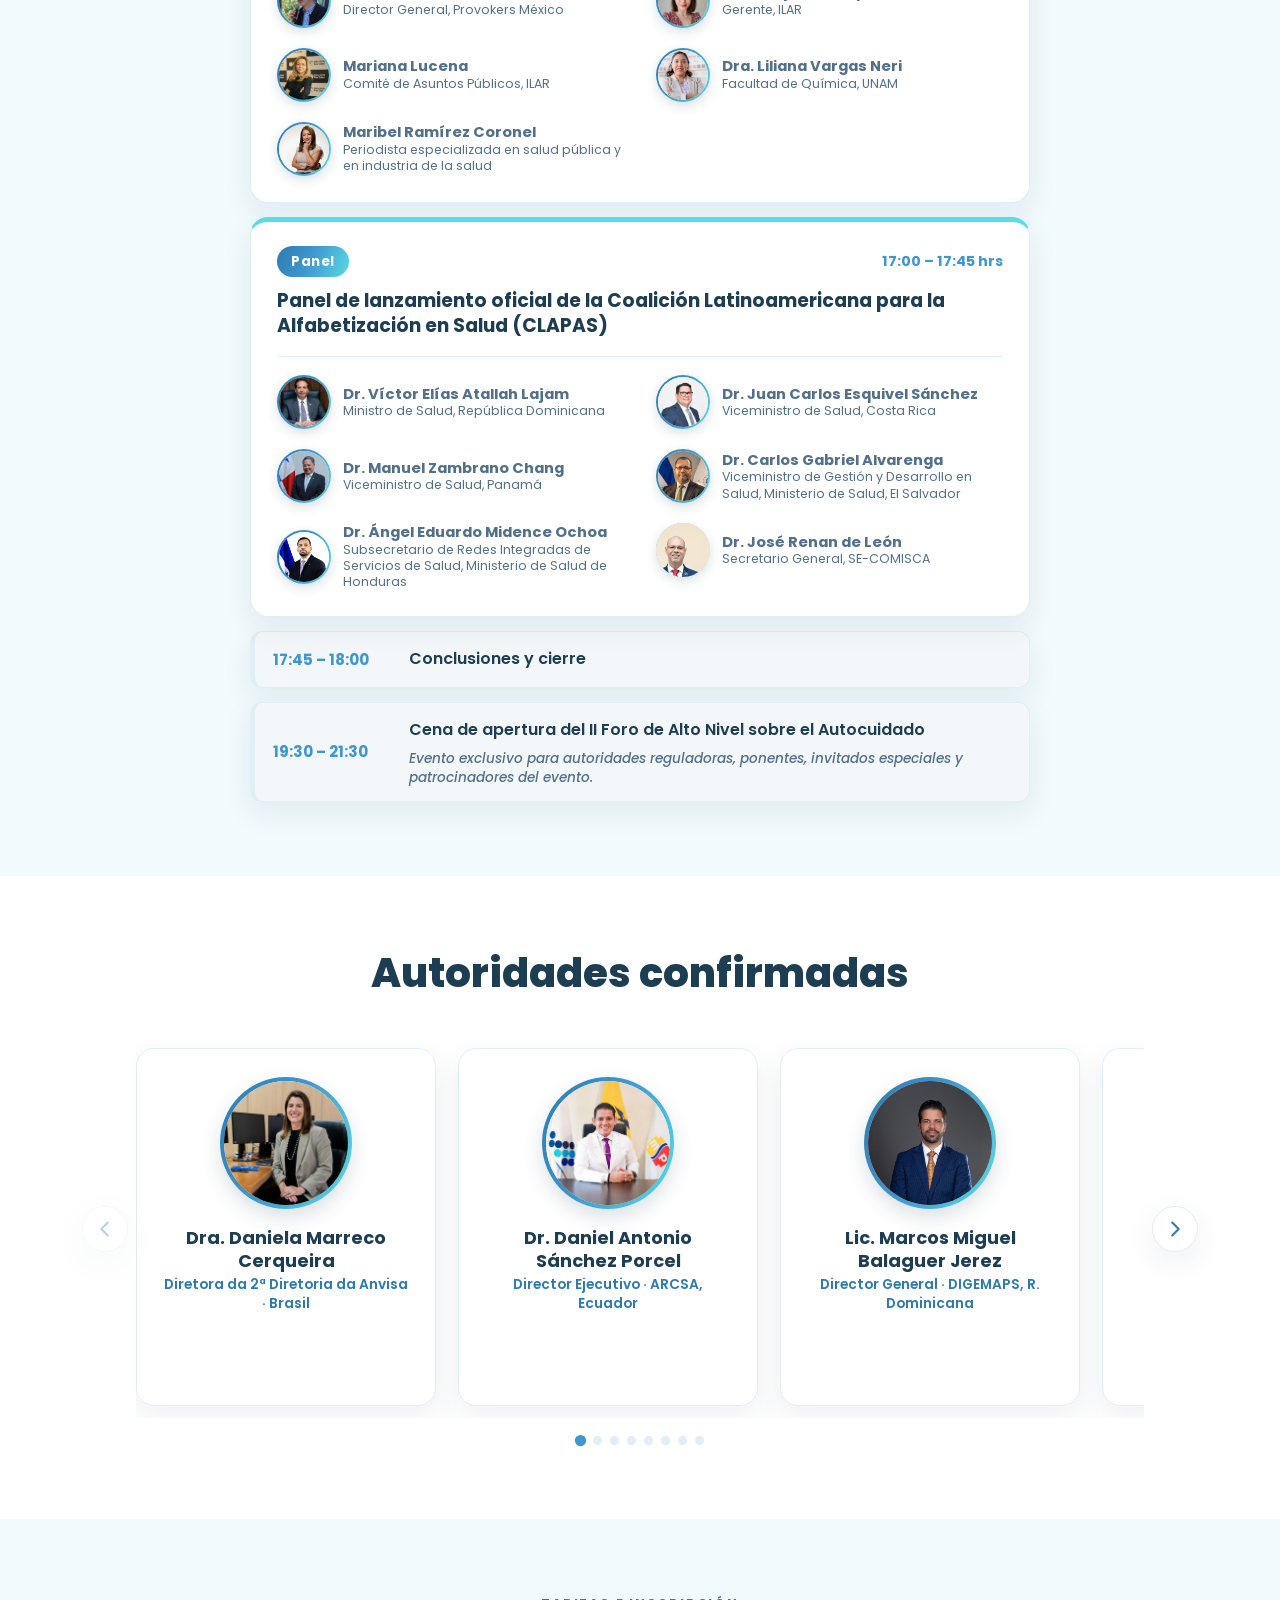
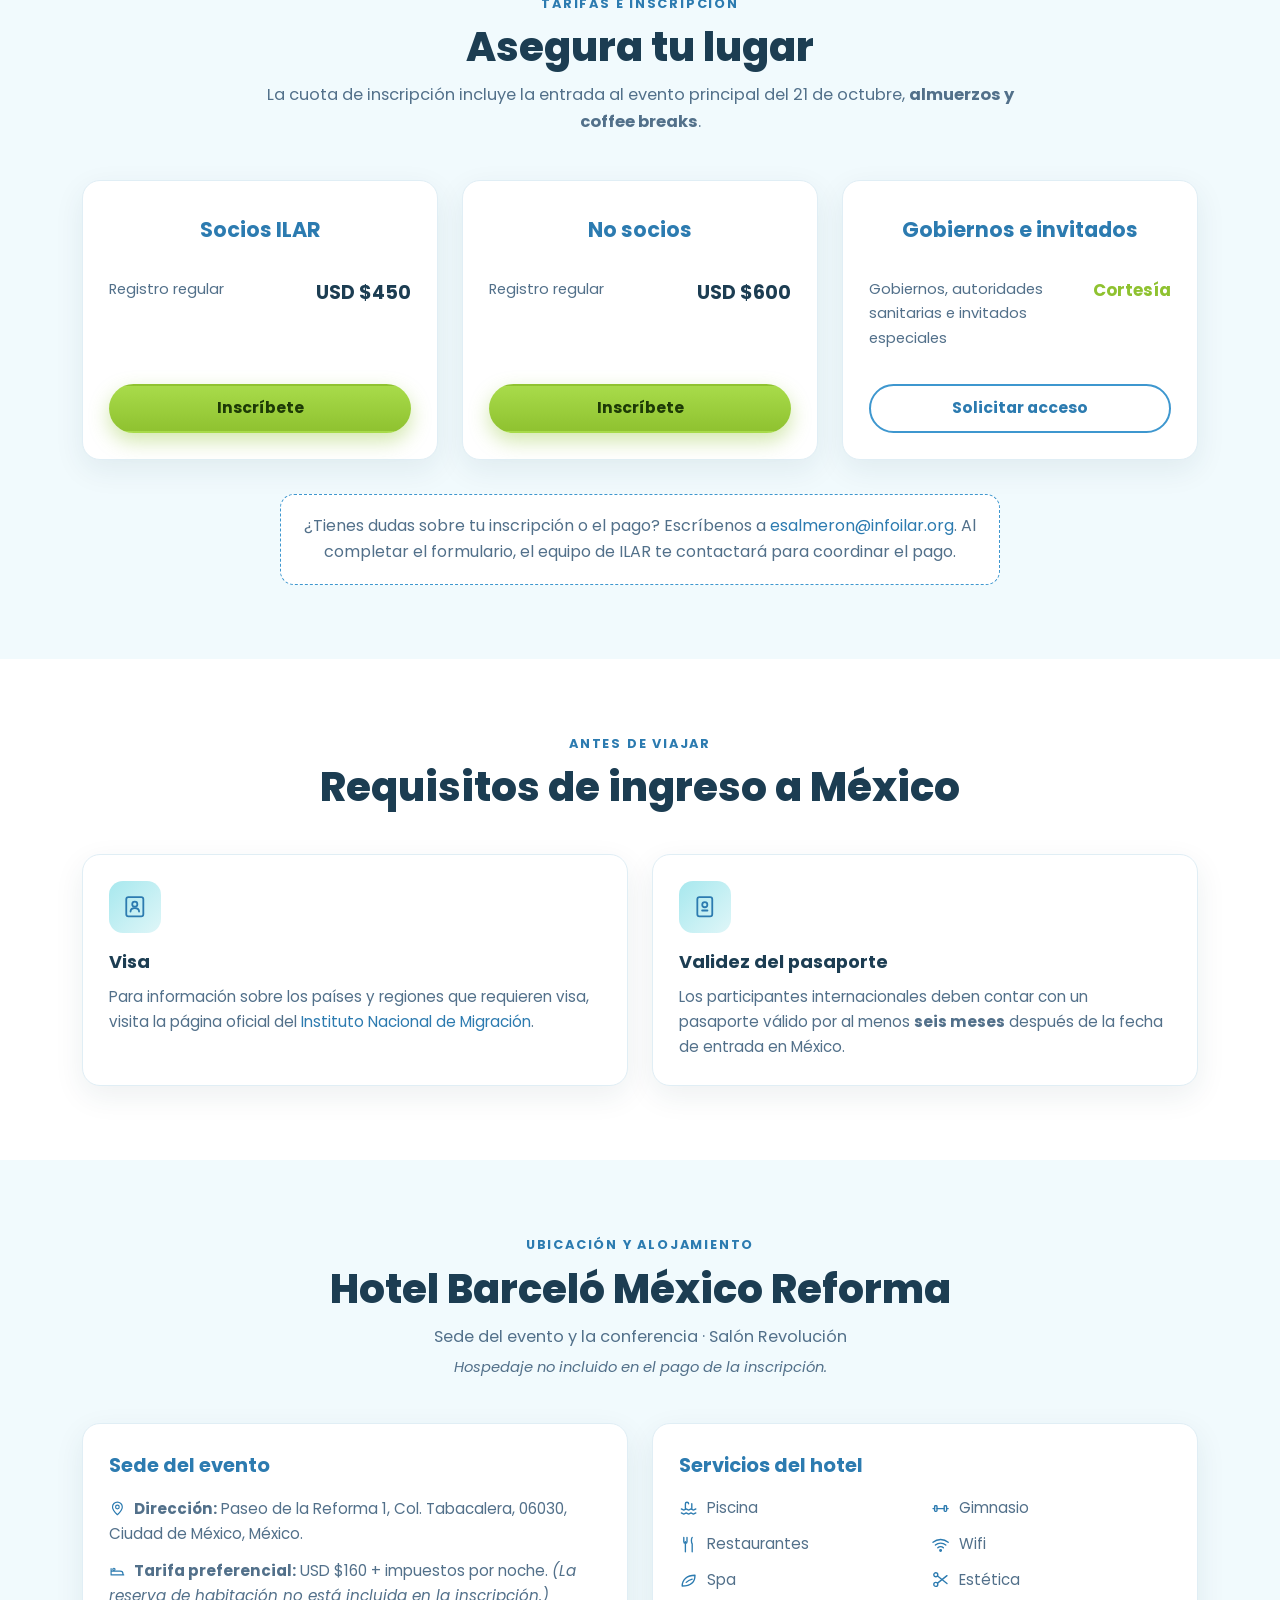
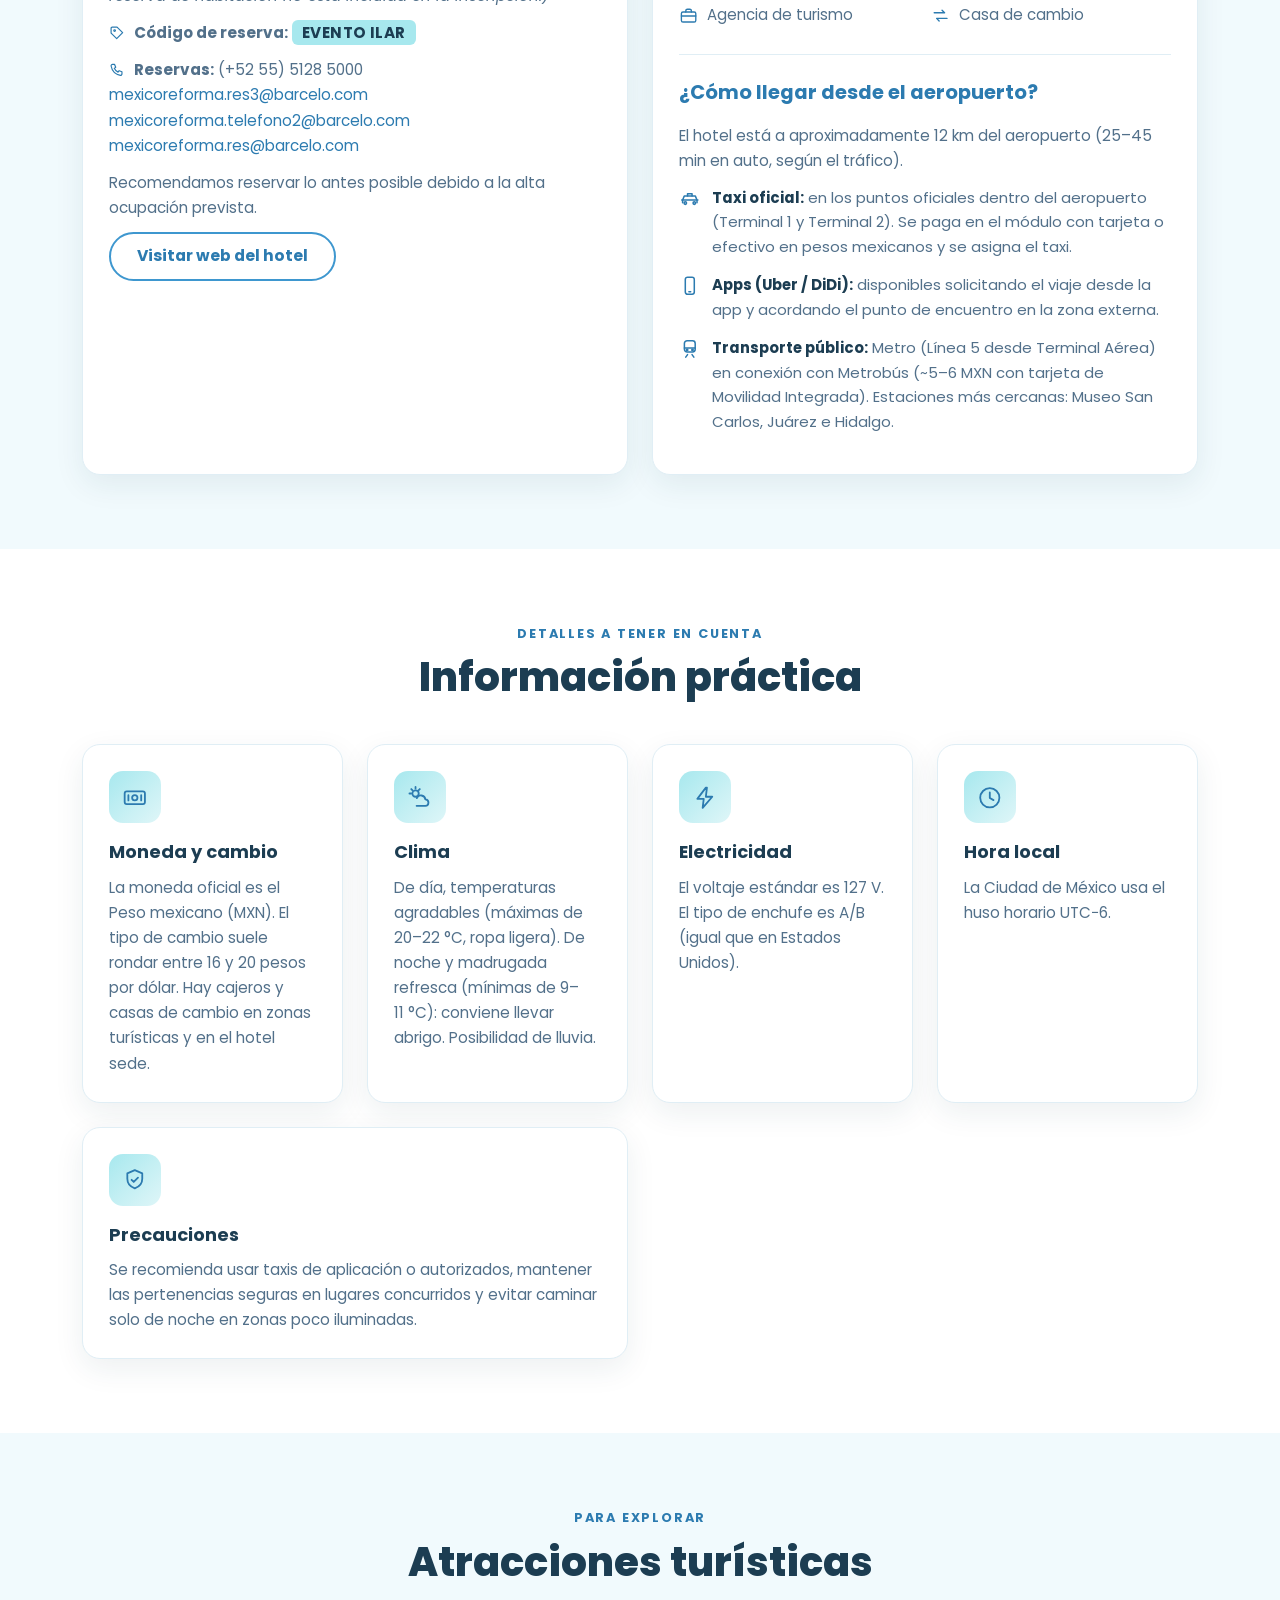
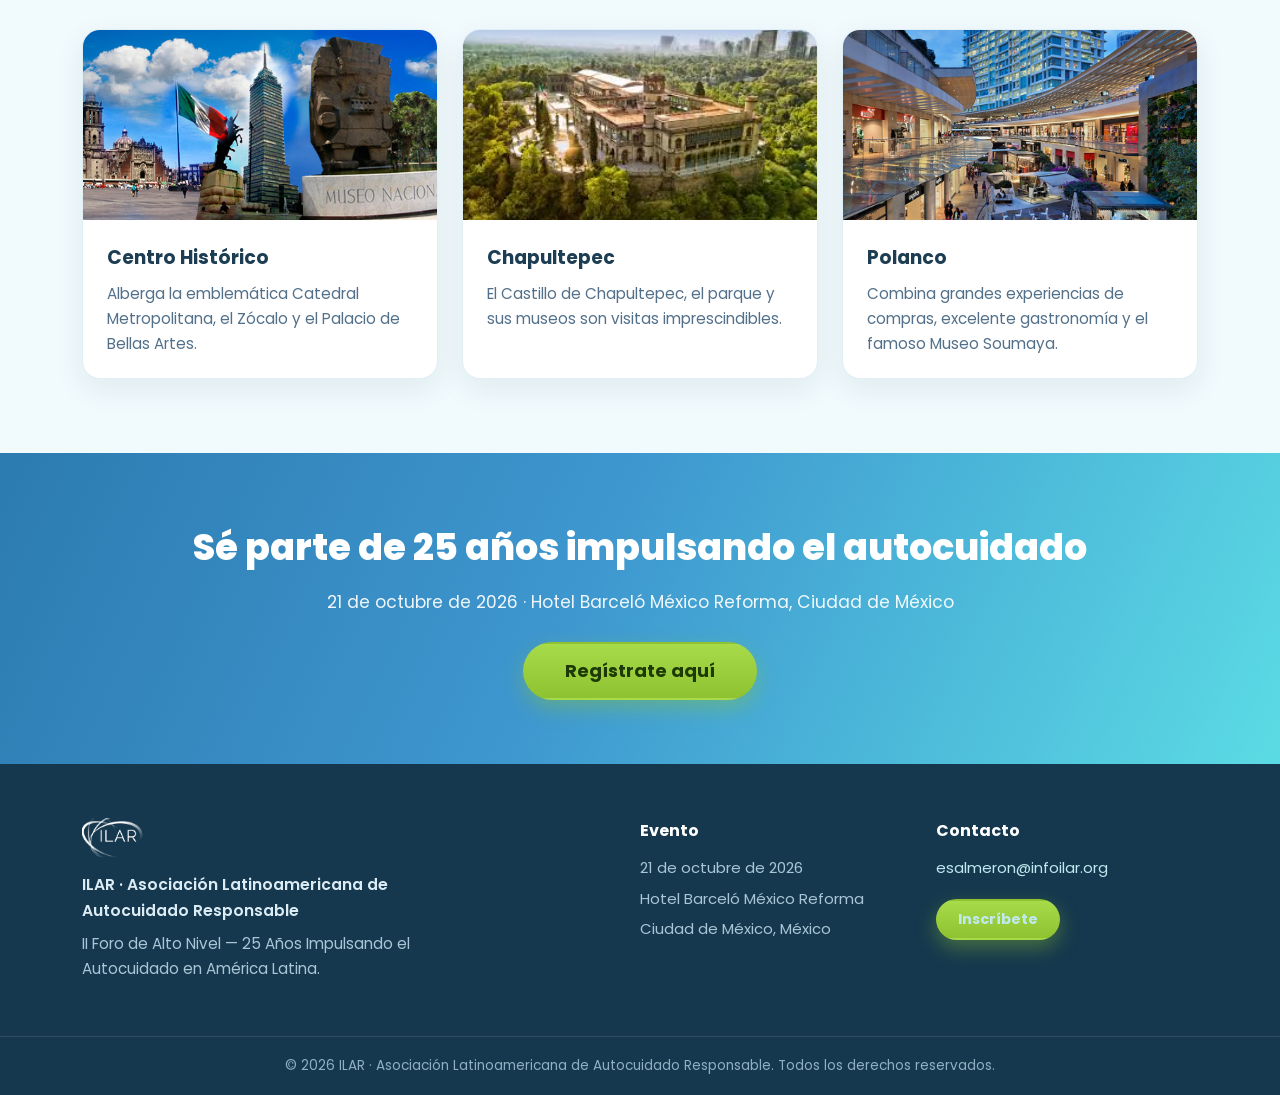
==== commit f1779bad: "actualizar Dr. Víctor Hugo Borja Aburto" ====
--- a/index.html
+++ b/index.html
@@ -207,6 +207,10 @@
           <h3>Autocuidado e innovación regulatoria</h3>
           <div class="session-people">
             <div class="session-person">
+              <span class="sp-avatar"><img src="assets/ponentes/victor-hugo-borja-aburto.png" alt="Dr. Víctor Hugo Borja Aburto" loading="lazy" /></span>
+              <div class="sp-info"><p class="sp-name">Dr. Víctor Hugo Borja Aburto</p><p class="sp-role">Comisionado Federal para la Protección Contra Riesgos Sanitarios, COFEPRIS</p></div>
+            </div>
+            <div class="session-person">
               <span class="sp-avatar"><img src="assets/ponentes/laura-otalora.png" alt="Q.F. Laura Otálora" loading="lazy" /></span>
               <div class="sp-info"><p class="sp-name">Q.F. Laura Otálora</p><p class="sp-role">Comité Regulatorio, ILAR</p></div>
             </div>
@@ -444,6 +448,18 @@
             <div class="spk-photo"><img src="assets/ponentes/carlos-gabriel-alvarenga.jpg" alt="Dr. Carlos Gabriel Alvarenga Cardoza" loading="lazy" /></div>
             <h3 class="spk-name">Dr. Carlos Gabriel Alvarenga Cardoza</h3>
             <p class="spk-role">Viceministro de Gestión y Desarrollo en Salud · El Salvador</p>
+          </li>
+
+          <li class="spk-card">
+            <div class="spk-photo"><img src="assets/ponentes/victor-hugo-borja-aburto.png" alt="Dr. Víctor Hugo Borja Aburto" loading="lazy" /></div>
+            <h3 class="spk-name">Dr. Víctor Hugo Borja Aburto</h3>
+            <p class="spk-role">Comisionado Federal para la Protección Contra Riesgos Sanitarios · COFEPRIS, México</p>
+          </li>
+
+          <li class="spk-card">
+            <div class="spk-photo"><img src="assets/ponentes/sebastian_rami_fernandez.jpg" alt="Sebastián Rami Fernández" loading="lazy" /></div>
+            <h3 class="spk-name">Sebastián Rami Fernández</h3>
+            <p class="spk-role">Coordinador Programa de Monitoreo y Fiscalización de Publicidad y Promoción de Productos Sujetos a Vigilancia Sanitaria · ANMAT, Argentina</p>
           </li>
         </ul>
 
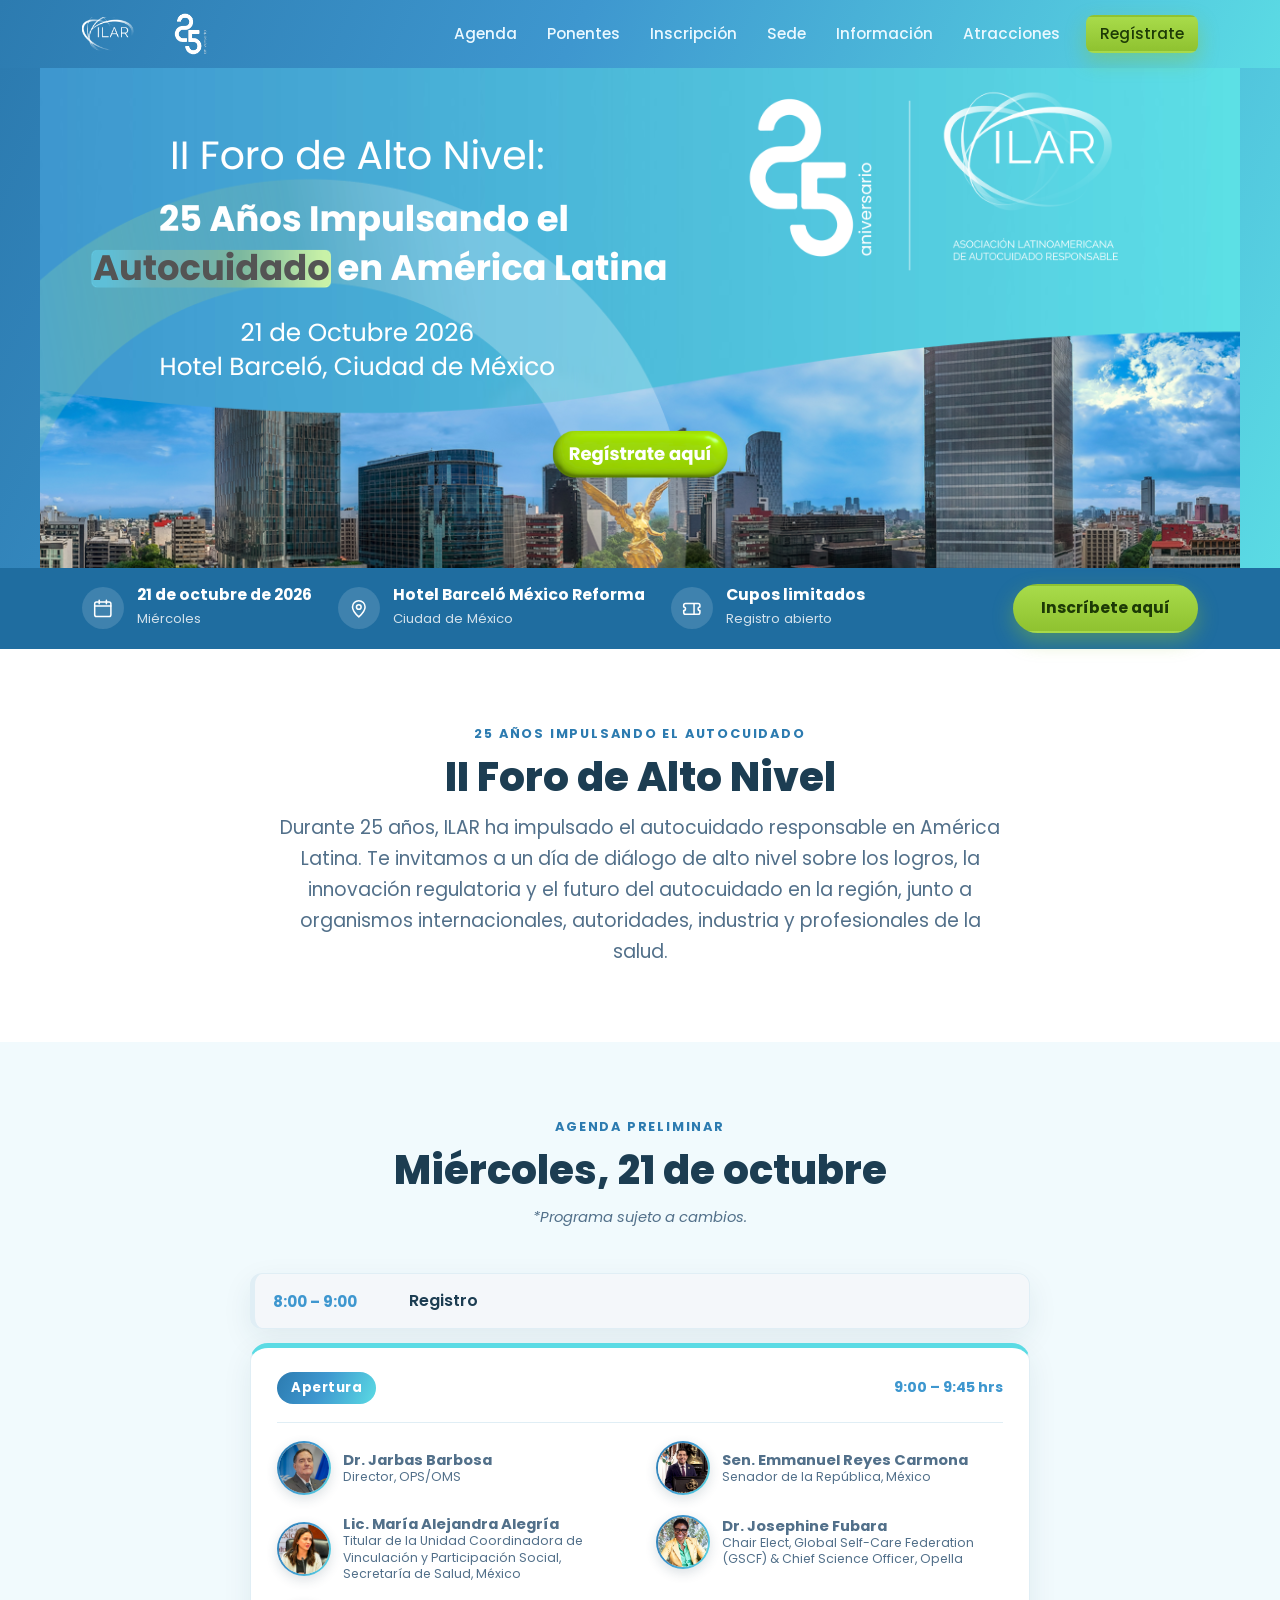
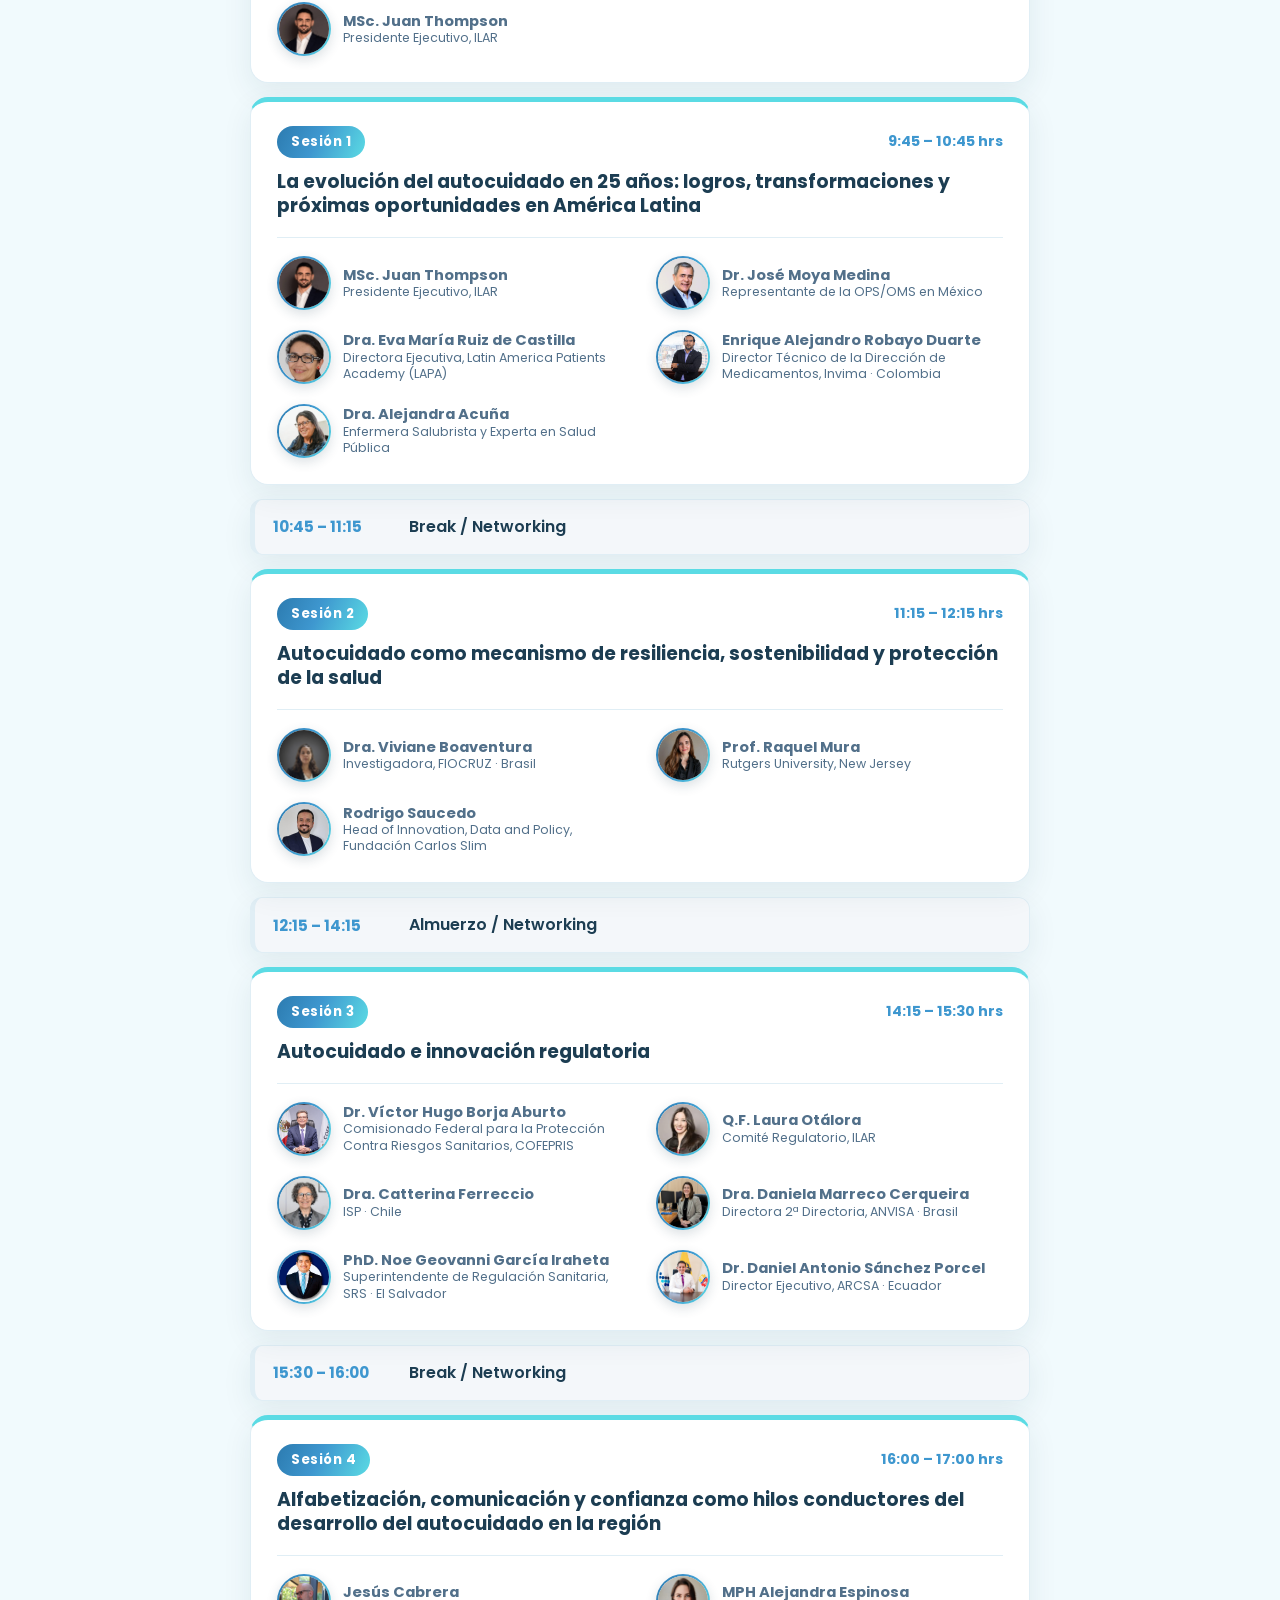
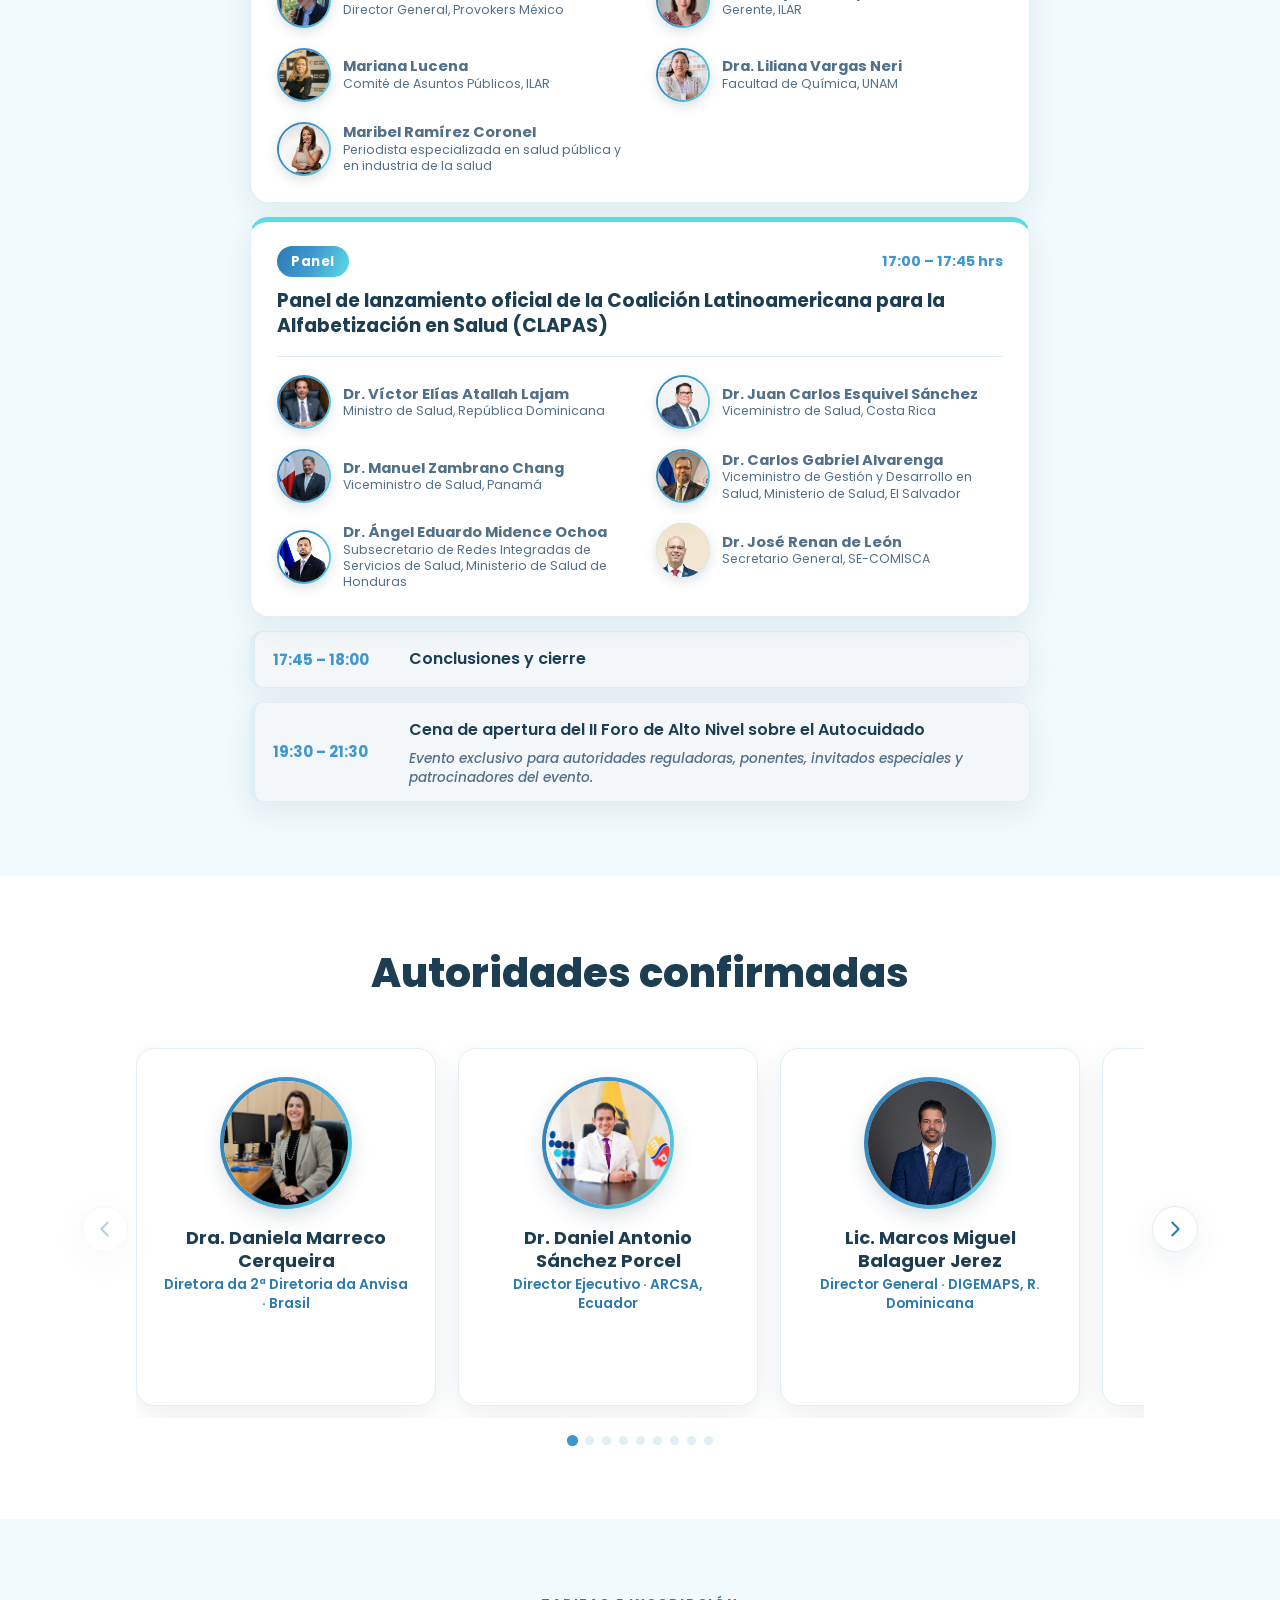
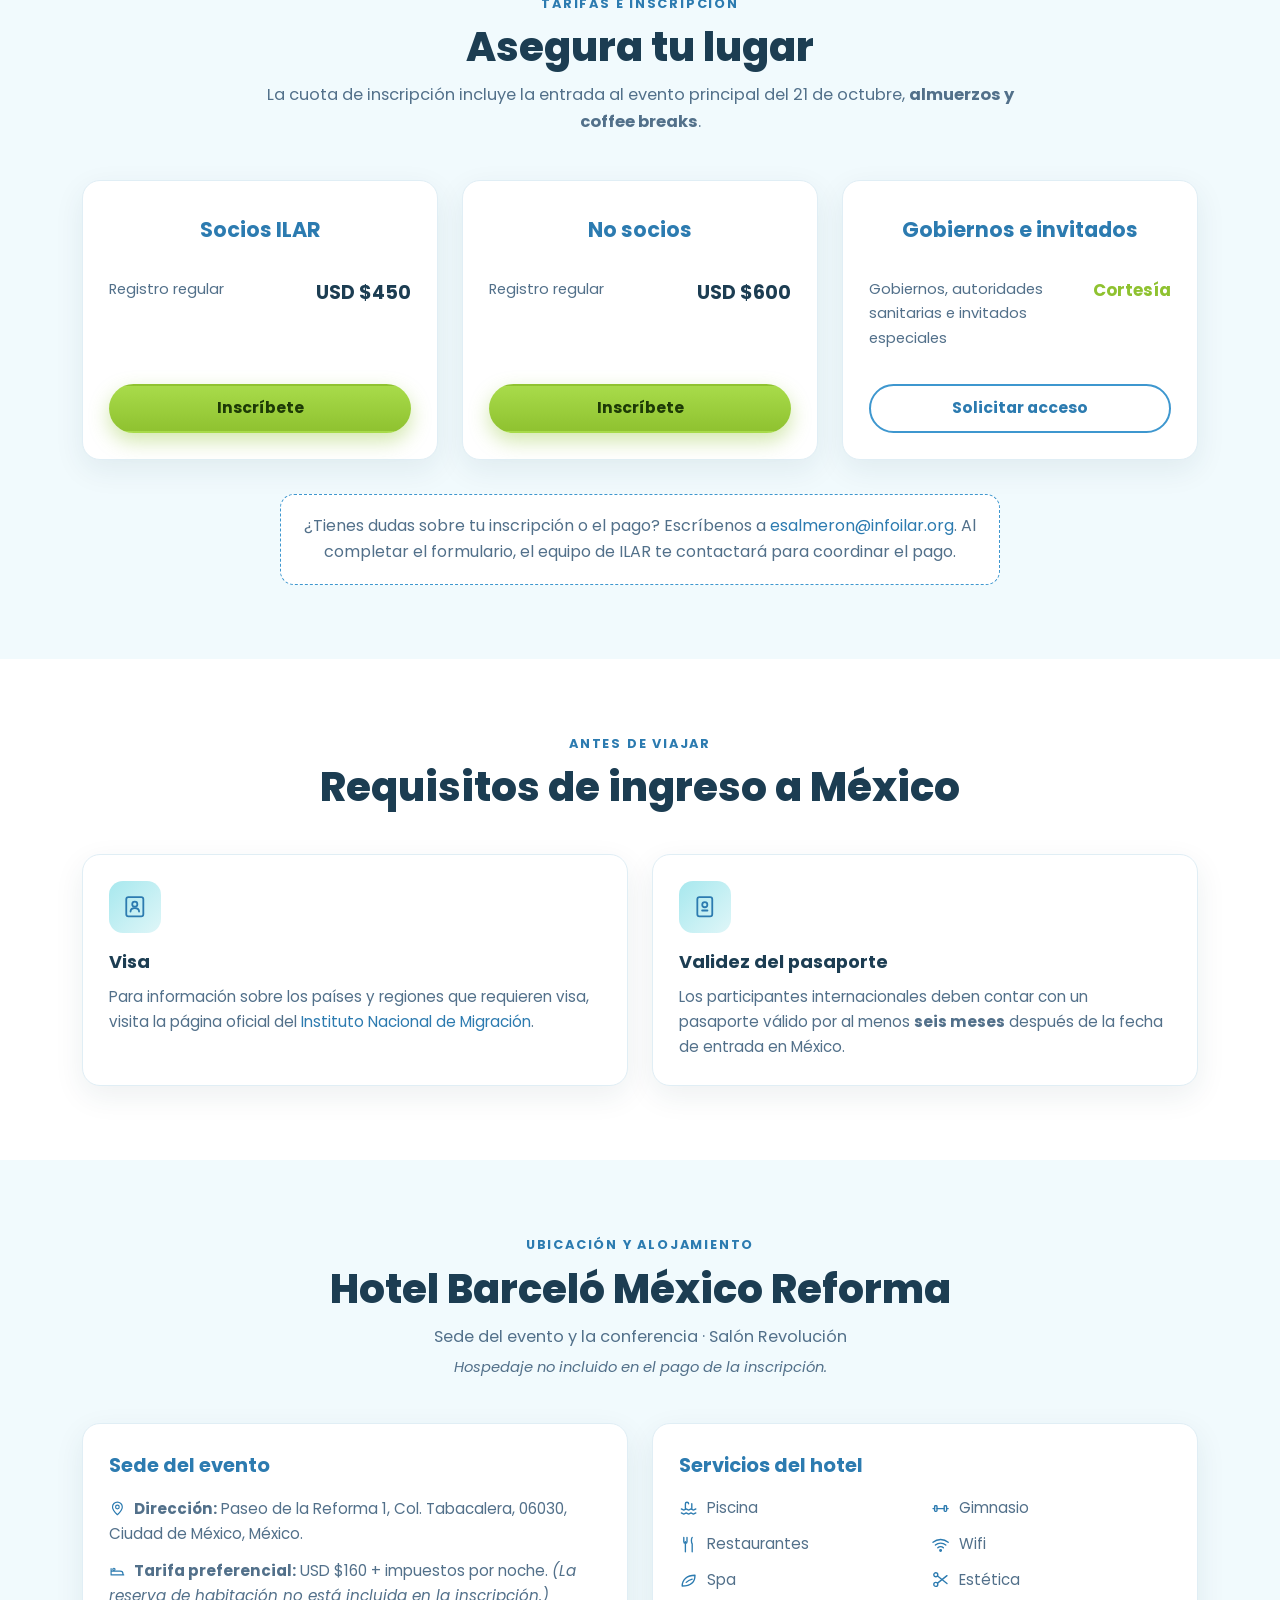
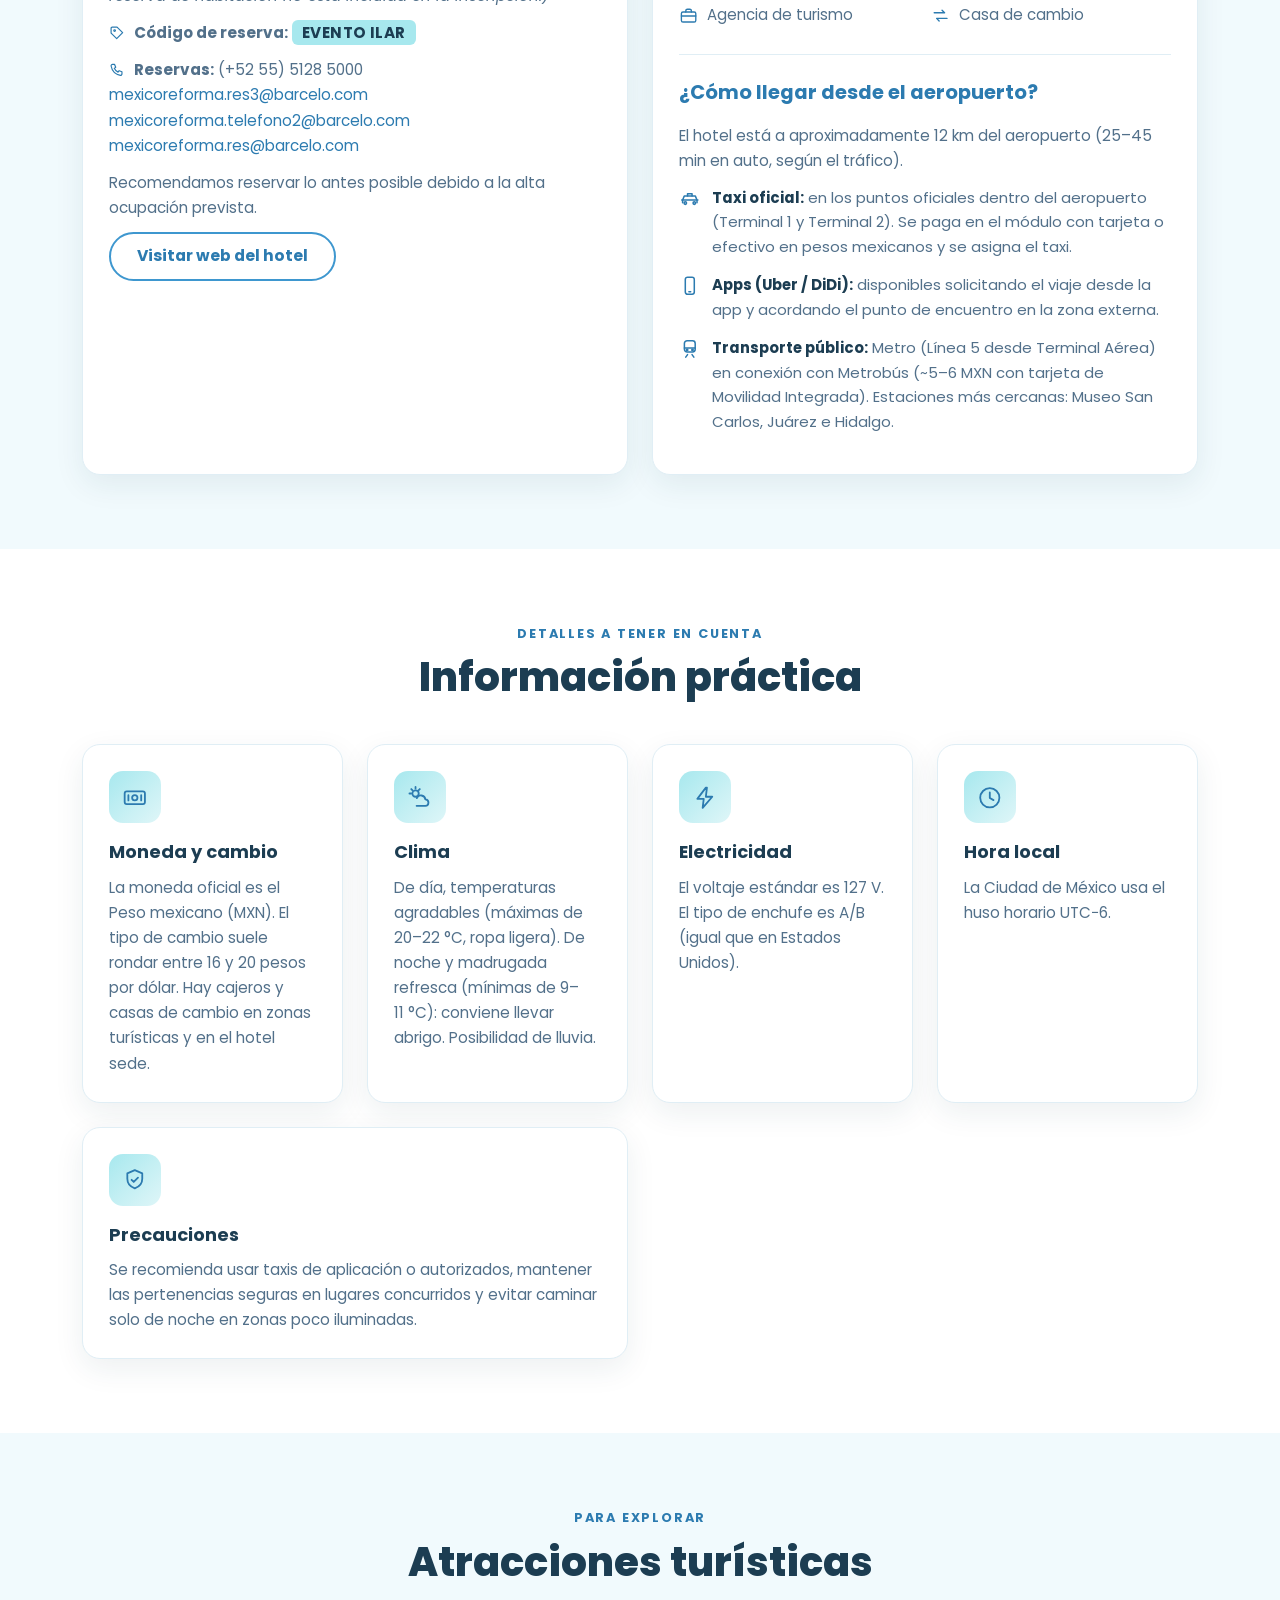
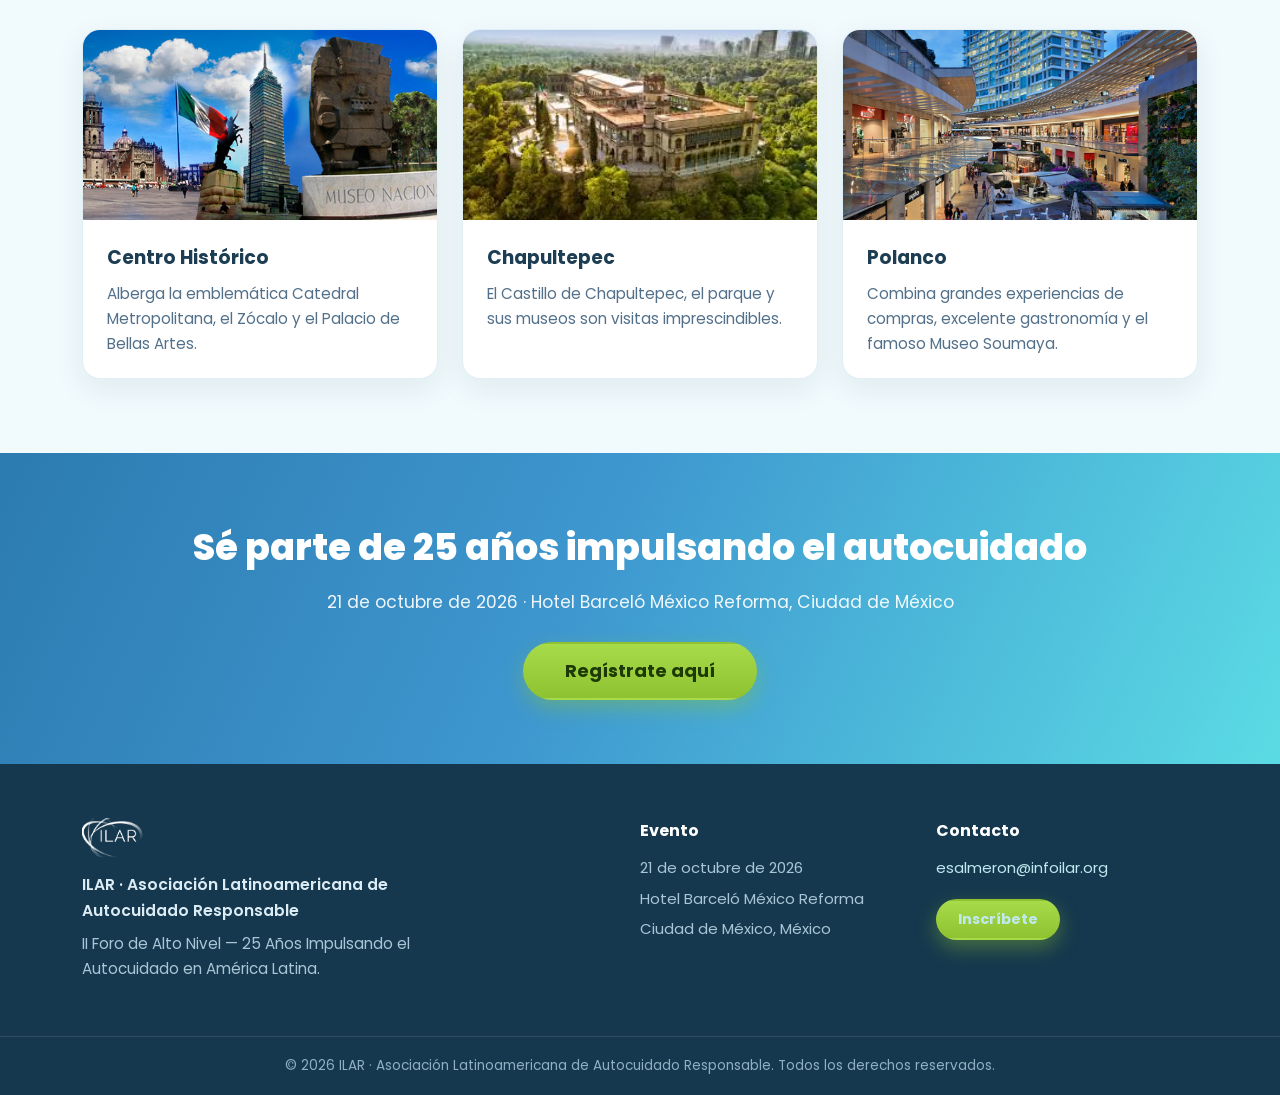
==== commit 9b369256: "agregar a Alejandro Robayo" ====
--- a/index.html
+++ b/index.html
@@ -163,8 +163,8 @@
               <div class="sp-info"><p class="sp-name">Dra. Eva María Ruiz de Castilla</p><p class="sp-role">Directora Ejecutiva, Latin America Patients Academy (LAPA)</p></div>
             </div>
             <div class="session-person">
-              <span class="sp-avatar sp-initials" aria-hidden="true">AR</span>
-              <div class="sp-info"><p class="sp-name">Dr. Alejandro Robayo Duarte</p><p class="sp-role">Director de Medicamentos, Invima · Colombia</p></div>
+              <span class="sp-avatar"><img src="assets/ponentes/alejandro-robayo.png" alt="Enrique Alejandro Robayo Duarte" loading="lazy" /></span>
+              <div class="sp-info"><p class="sp-name">Enrique Alejandro Robayo Duarte</p><p class="sp-role">Director Técnico de la Dirección de Medicamentos, Invima · Colombia</p></div>
             </div>
             <div class="session-person">
               <span class="sp-avatar"><img src="assets/ponentes/alejandra-acuña.jpg" alt="Dra. Alejandra Acuña" loading="lazy" /></span>
@@ -454,6 +454,12 @@
             <div class="spk-photo"><img src="assets/ponentes/victor-hugo-borja-aburto.png" alt="Dr. Víctor Hugo Borja Aburto" loading="lazy" /></div>
             <h3 class="spk-name">Dr. Víctor Hugo Borja Aburto</h3>
             <p class="spk-role">Comisionado Federal para la Protección Contra Riesgos Sanitarios · COFEPRIS, México</p>
+          </li>
+
+          <li class="spk-card">
+            <div class="spk-photo"><img src="assets/ponentes/alejandro-robayo.png" alt="Enrique Alejandro Robayo Duarte" loading="lazy" /></div>
+            <h3 class="spk-name">Enrique Alejandro Robayo Duarte</h3>
+            <p class="spk-role">Director Técnico de la Dirección de Medicamentos · Invima, Colombia</p>
           </li>
 
           <li class="spk-card">
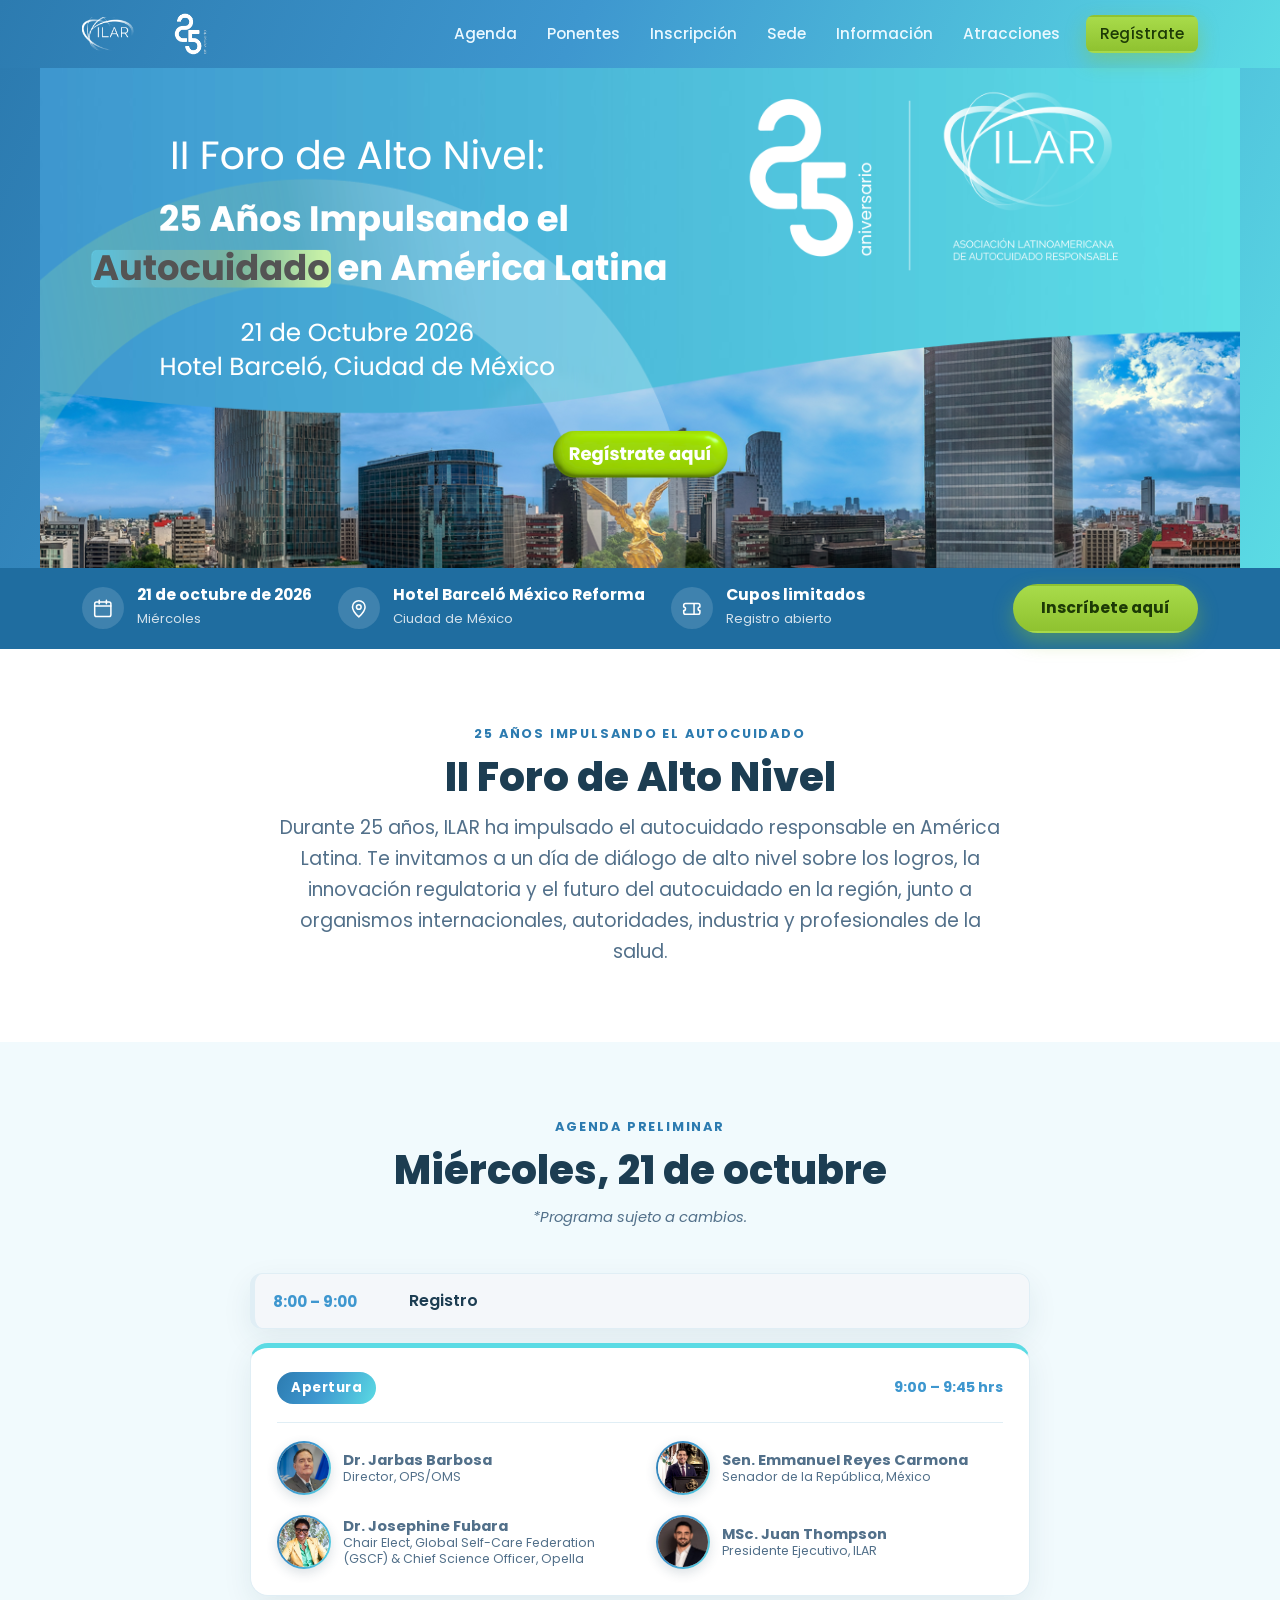
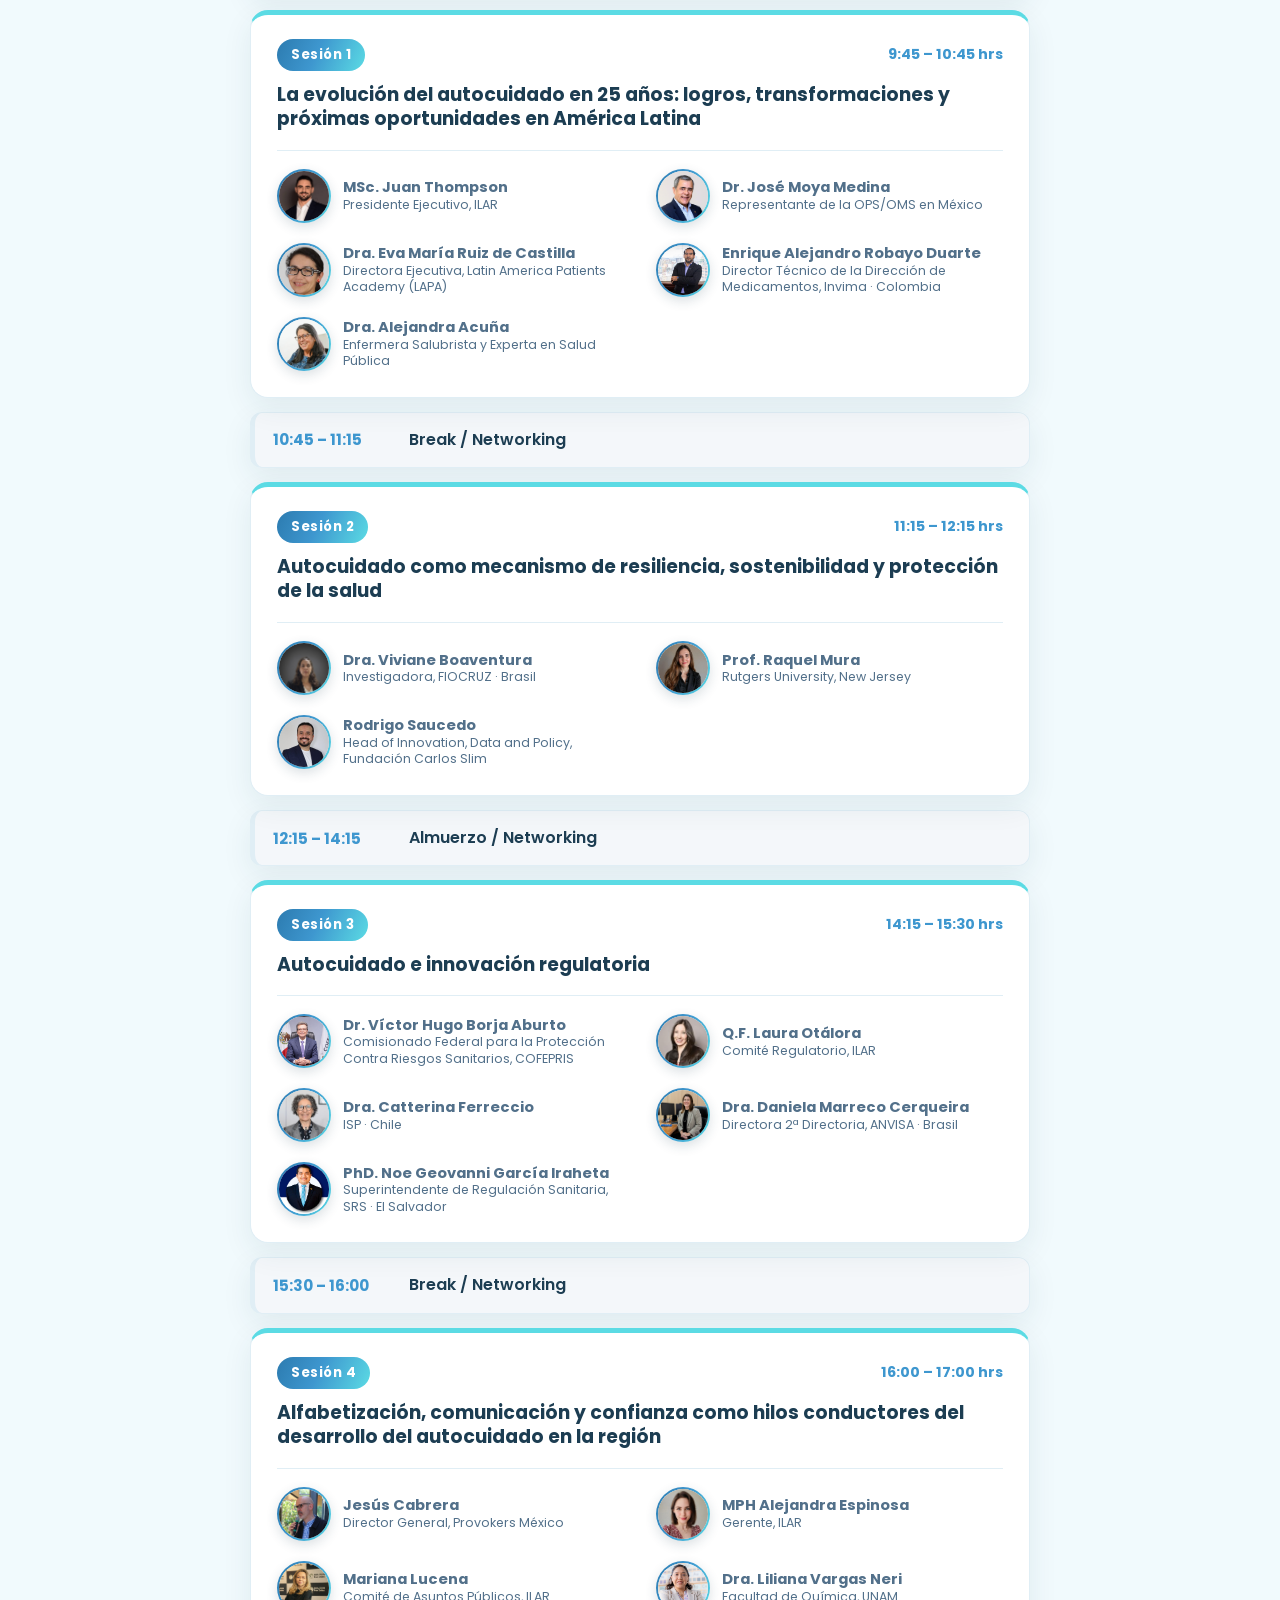
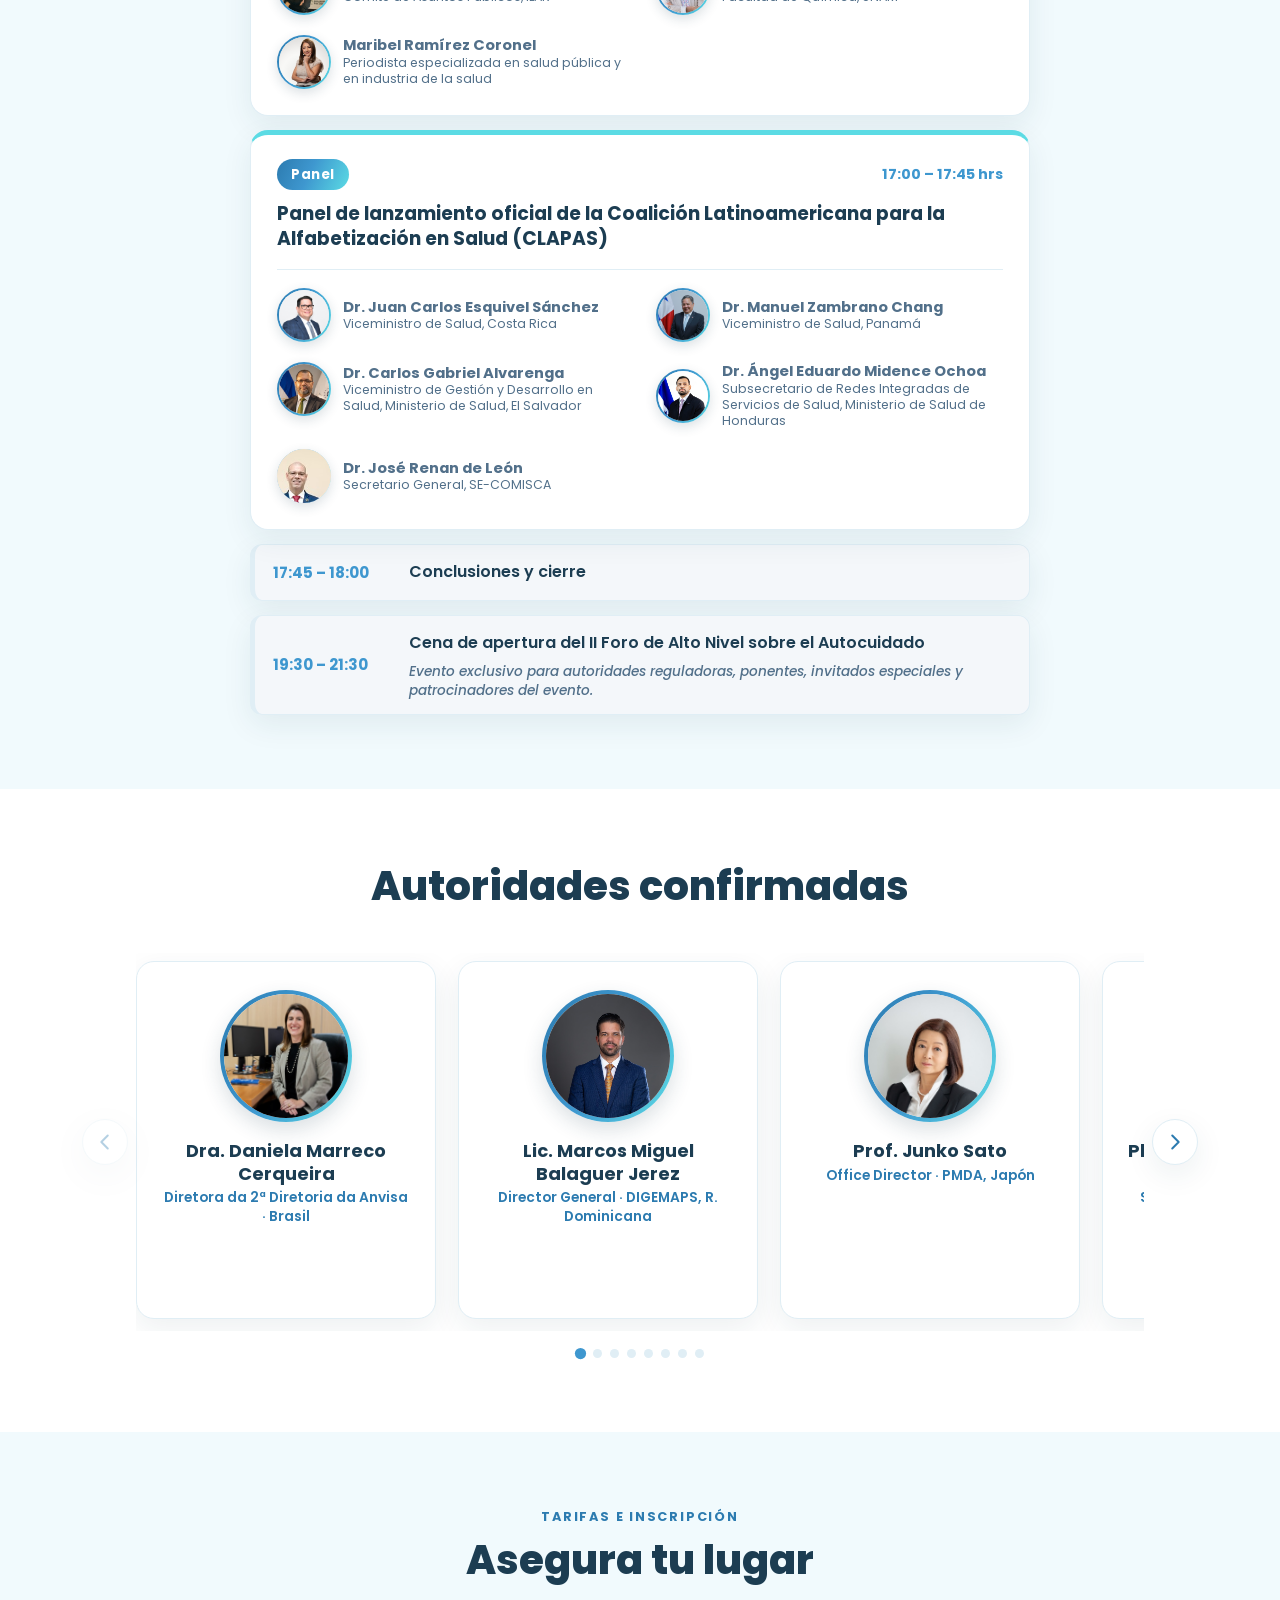
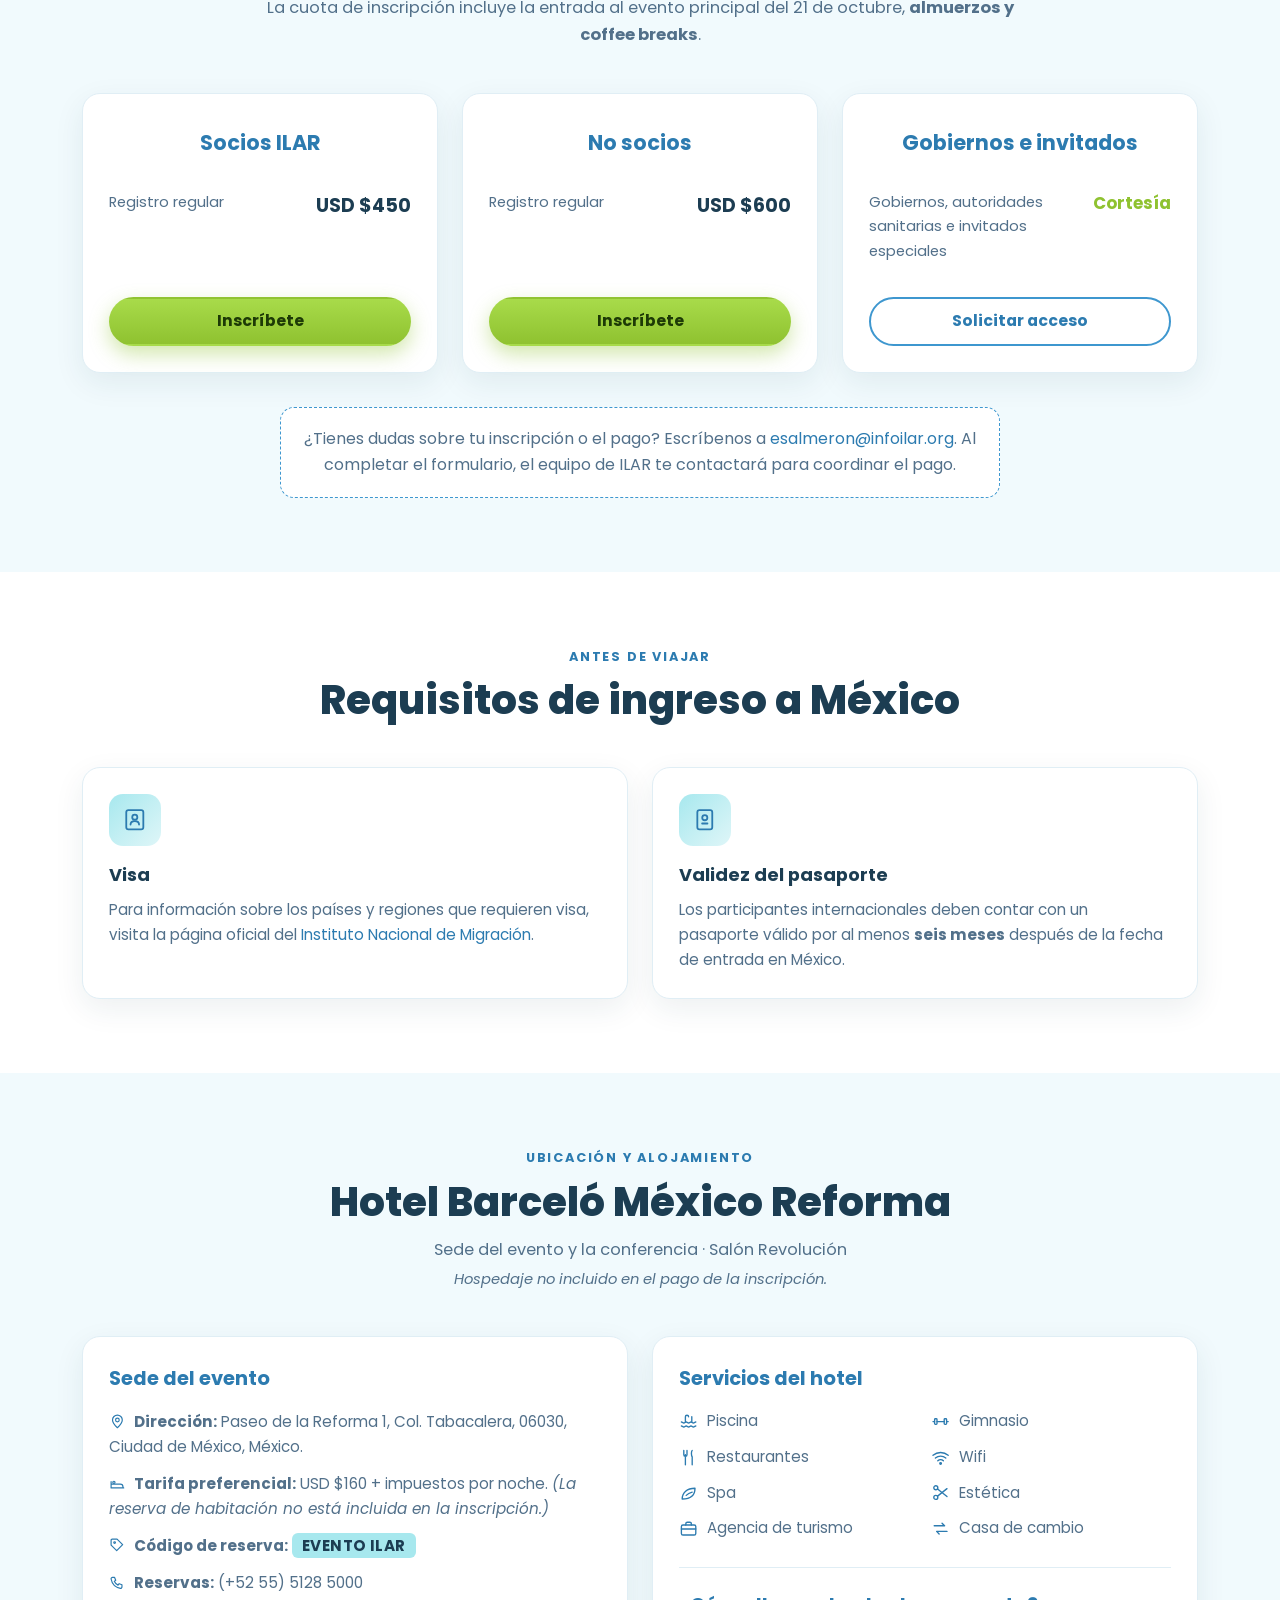
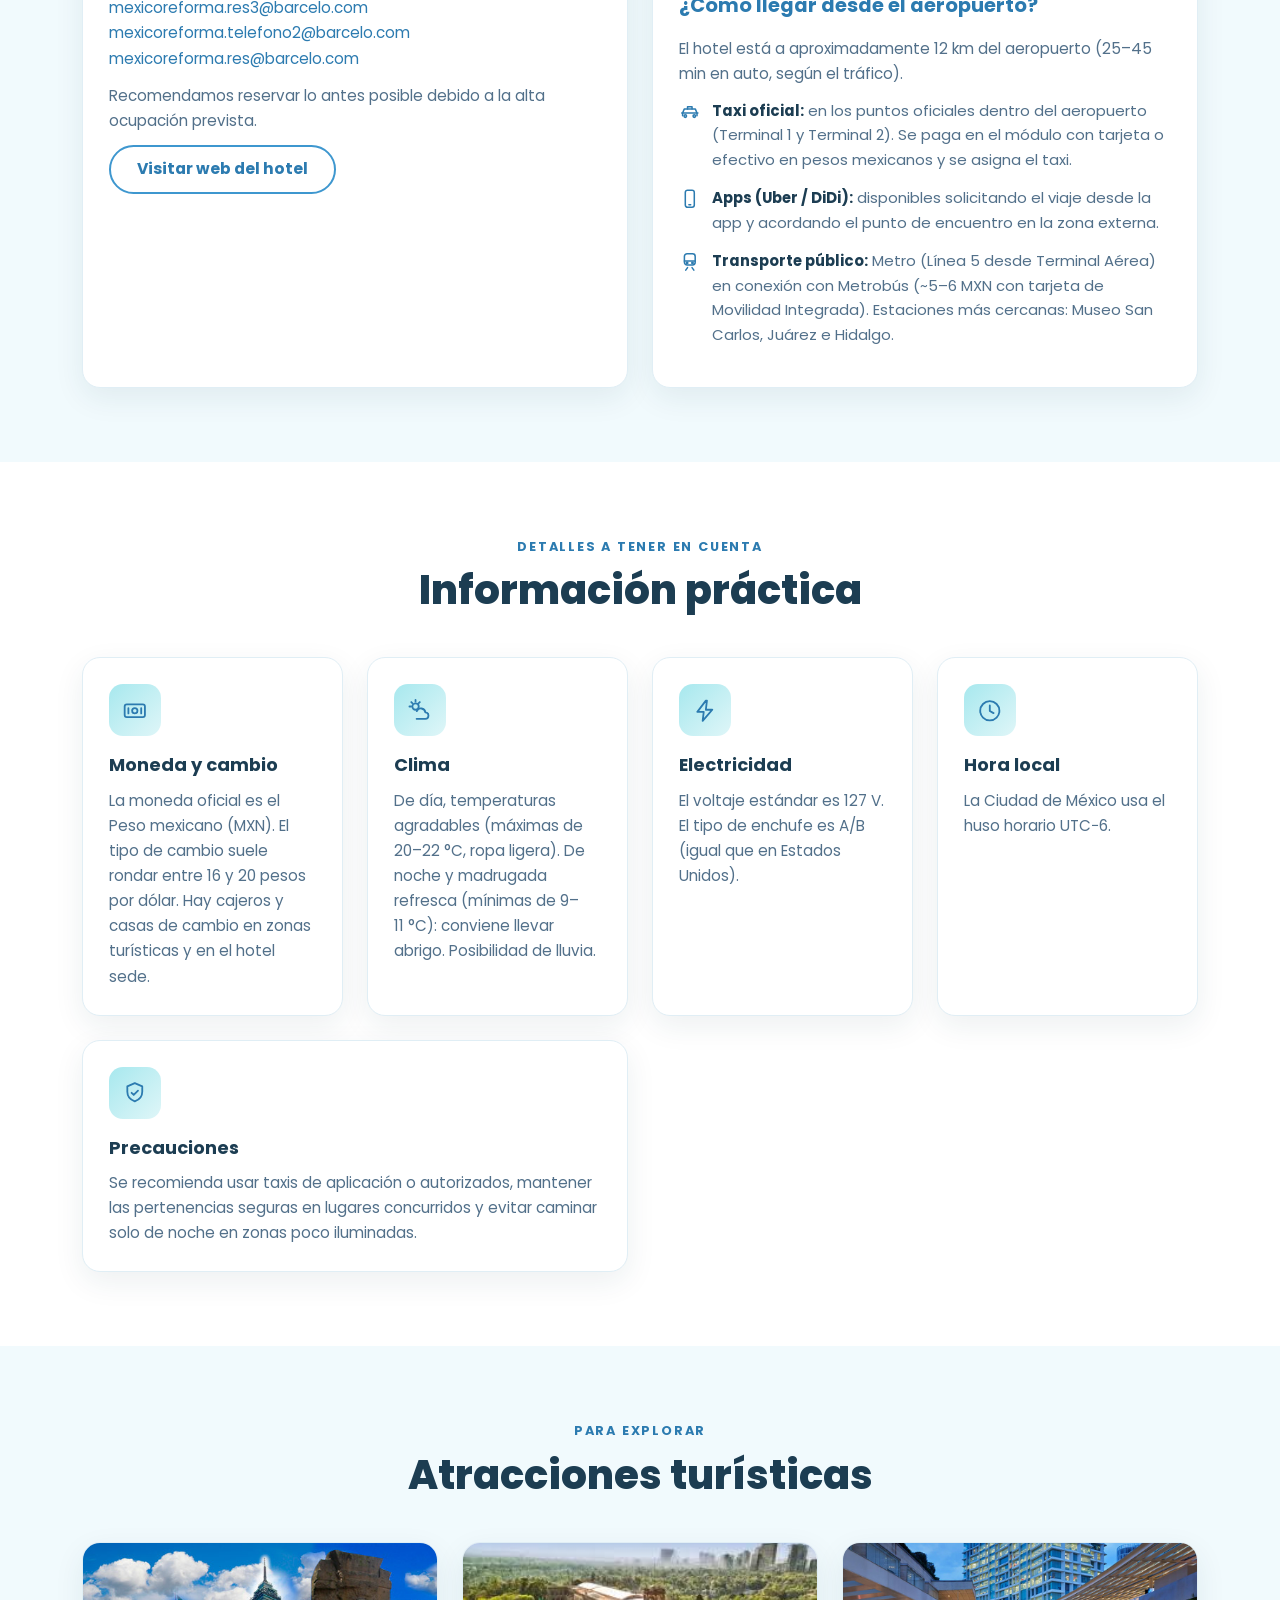
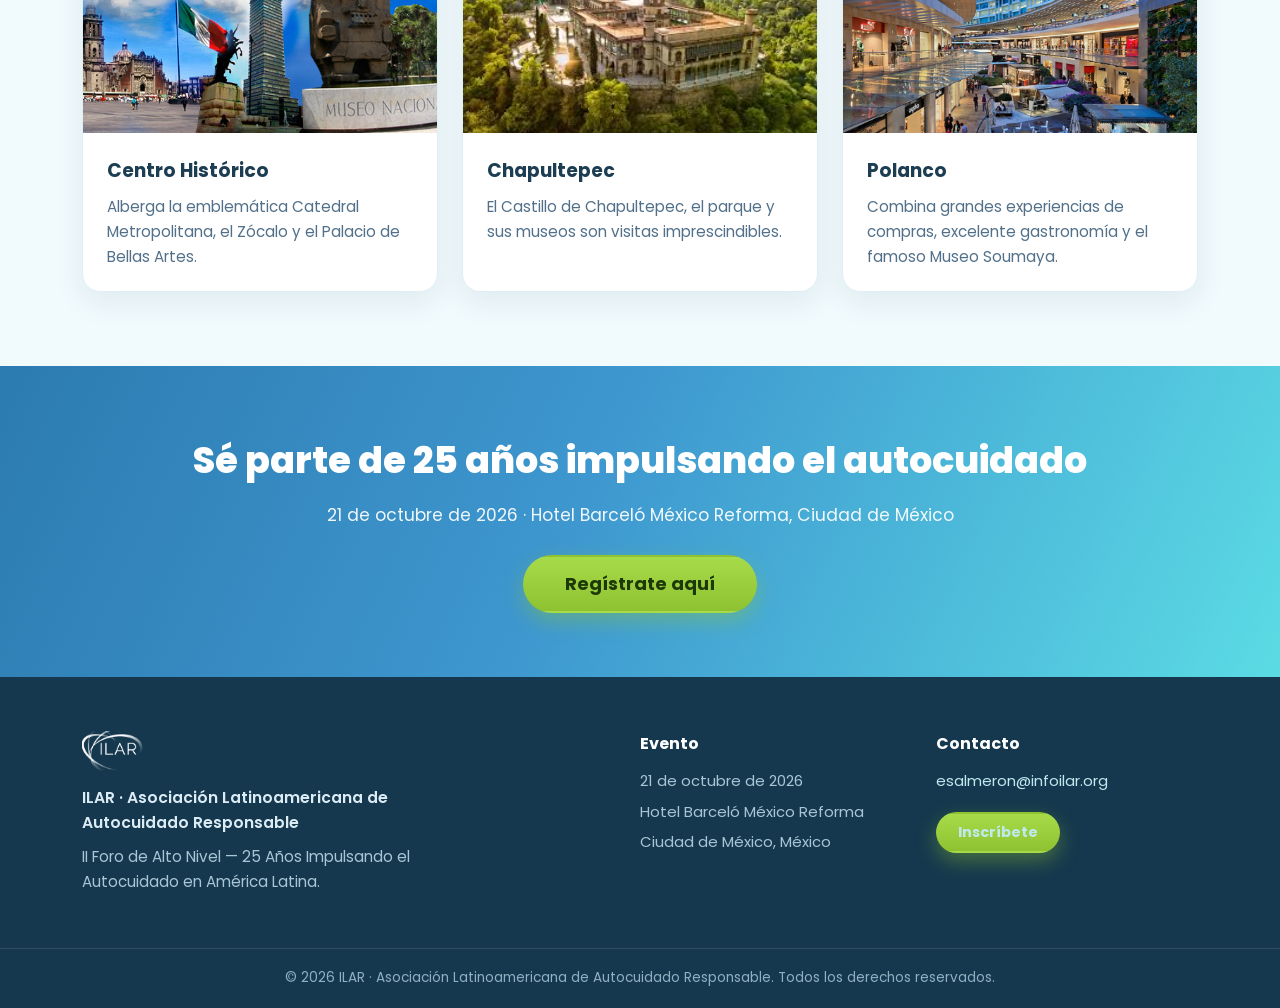
==== commit abffcd10: "cancelación de personas retiro de web" ====
--- a/index.html
+++ b/index.html
@@ -132,10 +132,6 @@
               <div class="sp-info"><p class="sp-name">Sen. Emmanuel Reyes Carmona</p><p class="sp-role">Senador de la República, México</p></div>
             </div>
             <div class="session-person">
-              <span class="sp-avatar"><img src="assets/ponentes/alejandra-alegria.jpg" alt="Lic. María Alejandra Alegría" loading="lazy" /></span>
-              <div class="sp-info"><p class="sp-name">Lic. María Alejandra Alegría</p><p class="sp-role">Titular de la Unidad Coordinadora de Vinculación y Participación Social, Secretaría de Salud, México</p></div>
-            </div>
-            <div class="session-person">
               <span class="sp-avatar"><img src="assets/ponentes/josephine-fubara.png" alt="Dr. Josephine Fubara" loading="lazy" /></span>
               <div class="sp-info"><p class="sp-name">Dr. Josephine Fubara</p><p class="sp-role">Chair Elect, Global Self-Care Federation (GSCF) &amp; Chief Science Officer, Opella</p></div>
             </div>
@@ -226,10 +222,6 @@
               <span class="sp-avatar"><img src="assets/ponentes/noe-garcia-face.jpeg" alt="PhD. Noe Geovanni García Iraheta" loading="lazy" /></span>
               <div class="sp-info"><p class="sp-name">PhD. Noe Geovanni García Iraheta</p><p class="sp-role">Superintendente de Regulación Sanitaria, SRS · El Salvador</p></div>
             </div>
-            <div class="session-person">
-              <span class="sp-avatar"><img src="assets/ponentes/daniel-sanchez.png" alt="Dr. Daniel Antonio Sánchez Porcel" loading="lazy" /></span>
-              <div class="sp-info"><p class="sp-name">Dr. Daniel Antonio Sánchez Porcel</p><p class="sp-role">Director Ejecutivo, ARCSA · Ecuador</p></div>
-            </div>
           </div>
         </article>
 
@@ -269,10 +261,6 @@
           <div class="session-head"><span class="session-num">Panel</span><span class="session-time">17:00 – 17:45 hrs</span></div>
           <h3>Panel de lanzamiento oficial de la Coalición Latinoamericana para la Alfabetización en Salud (CLAPAS)</h3>
           <div class="session-people">
-            <div class="session-person">
-              <span class="sp-avatar"><img src="assets/ponentes/victor-atallah.png" alt="Dr. Víctor Elías Atallah Lajam" loading="lazy" /></span>
-              <div class="sp-info"><p class="sp-name">Dr. Víctor Elías Atallah Lajam</p><p class="sp-role">Ministro de Salud, República Dominicana</p></div>
-            </div>
             <div class="session-person">
               <span class="sp-avatar"><img src="assets/ponentes/juan-carlos-esquivel.png" alt="Dr. Juan Carlos Esquivel Sánchez" loading="lazy" /></span>
               <div class="sp-info"><p class="sp-name">Dr. Juan Carlos Esquivel Sánchez</p><p class="sp-role">Viceministro de Salud, Costa Rica</p></div>
@@ -332,12 +320,6 @@
           </li>
 
           <li class="spk-card">
-            <div class="spk-photo"><img src="assets/ponentes/daniel-sanchez.png" alt="Dr. Daniel Antonio Sánchez Porcel" loading="lazy" /></div>
-            <h3 class="spk-name">Dr. Daniel Antonio Sánchez Porcel</h3>
-            <p class="spk-role">Director Ejecutivo · ARCSA, Ecuador</p>
-          </li>
-
-          <li class="spk-card">
             <div class="spk-photo"><img src="assets/ponentes/marcos-balaguer.jpeg" alt="Lic. Marcos Miguel Balaguer Jerez" loading="lazy" /></div>
             <h3 class="spk-name">Lic. Marcos Miguel Balaguer Jerez</h3>
             <p class="spk-role">Director General · DIGEMAPS, R. Dominicana</p>
@@ -395,11 +377,6 @@
             <div class="spk-photo"><img src="assets/ponentes/carlos-calderon.png" alt="Dr. Carlos Ignacio Calderón Arroyo" loading="lazy" /></div>
             <h3 class="spk-name">Dr. Carlos Ignacio Calderón Arroyo</h3>
             <p class="spk-role">Director de Regulación de Productos de Interés y Riesgo Sanitario · Ministerio de Salud de Costa Rica</p>
-          </li>
-          <li class="spk-card">
-            <div class="spk-photo"><img src="assets/ponentes/victor-atallah.png" alt="Dr. Víctor Elías Atallah Lajam" loading="lazy" /></div>
-            <h3 class="spk-name">Dr. Víctor Elías Atallah Lajam</h3>
-            <p class="spk-role">Ministro de Salud Pública y Asistencia Social · República Dominicana</p>
           </li>
           <li class="spk-card">
             <div class="spk-photo"><img src="assets/ponentes/angel-midence.png" alt="Ángel Eduardo Midence Ochoa" loading="lazy" /></div>
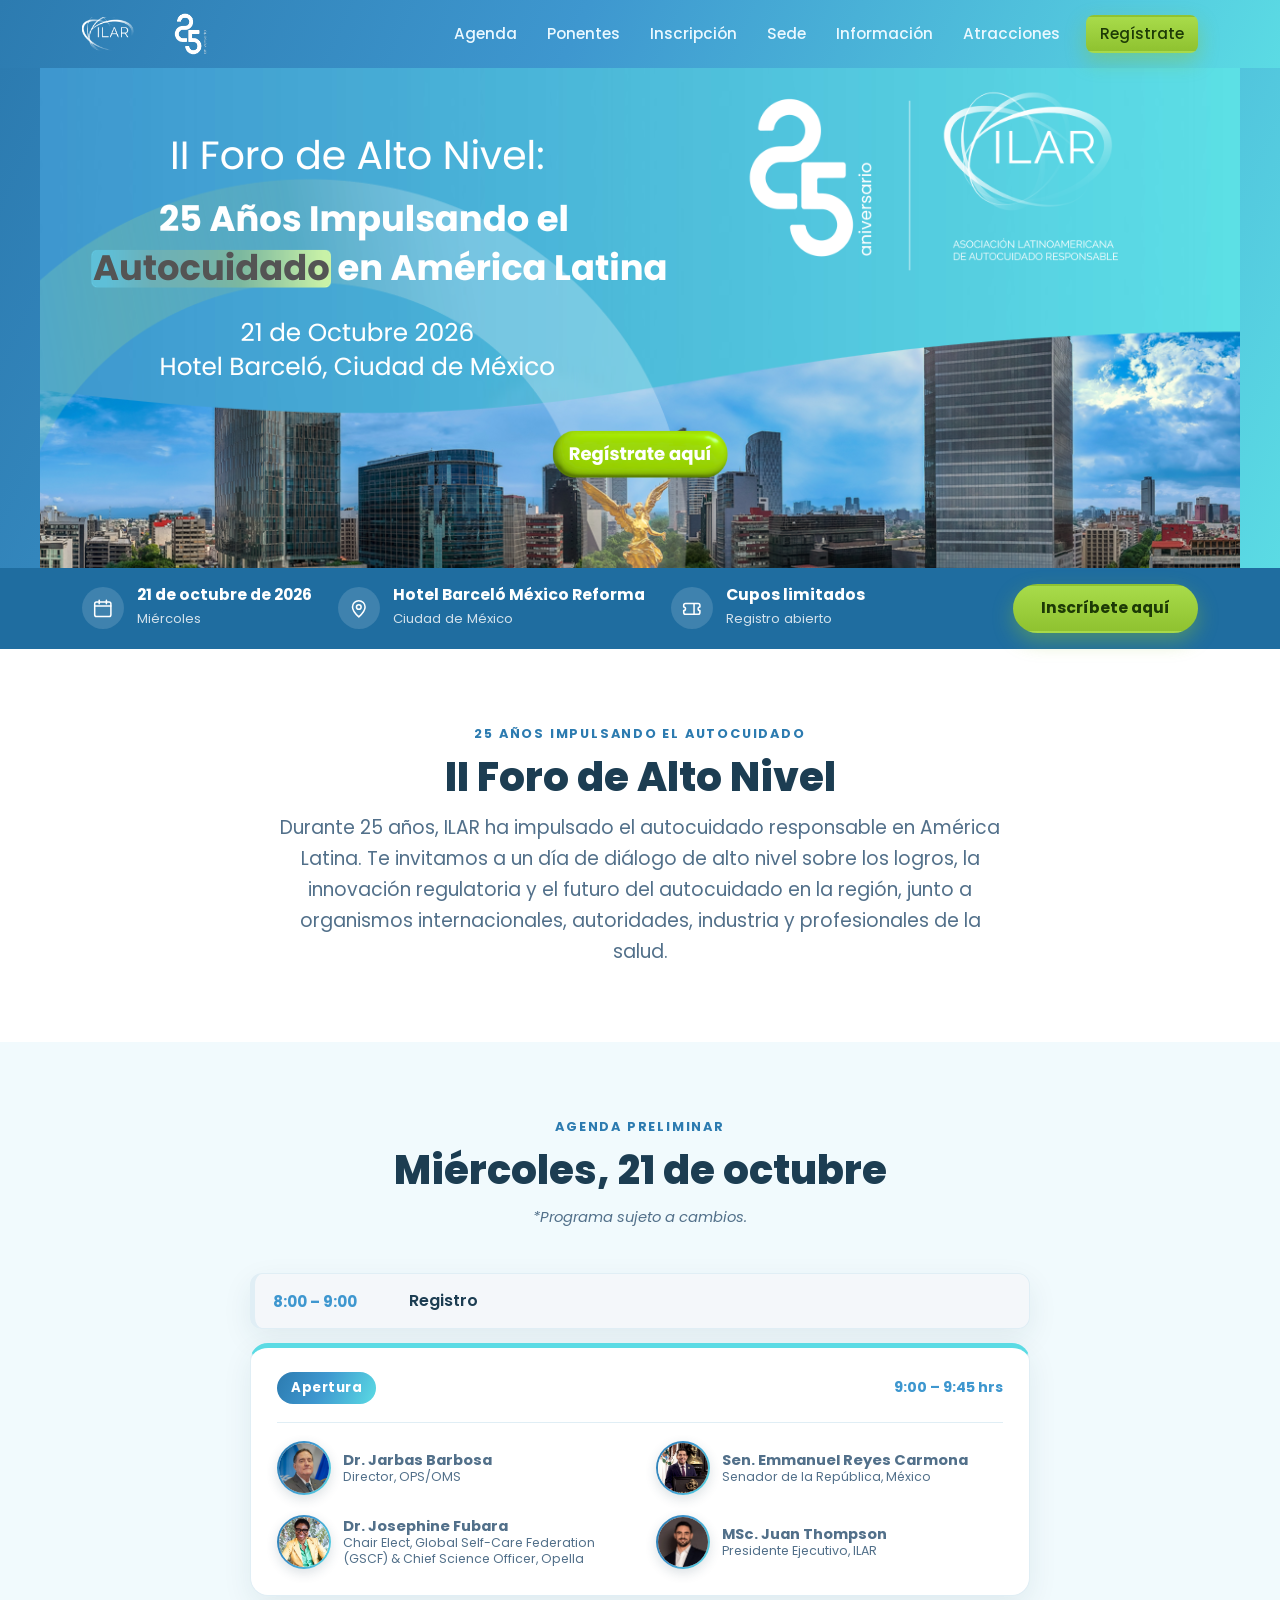
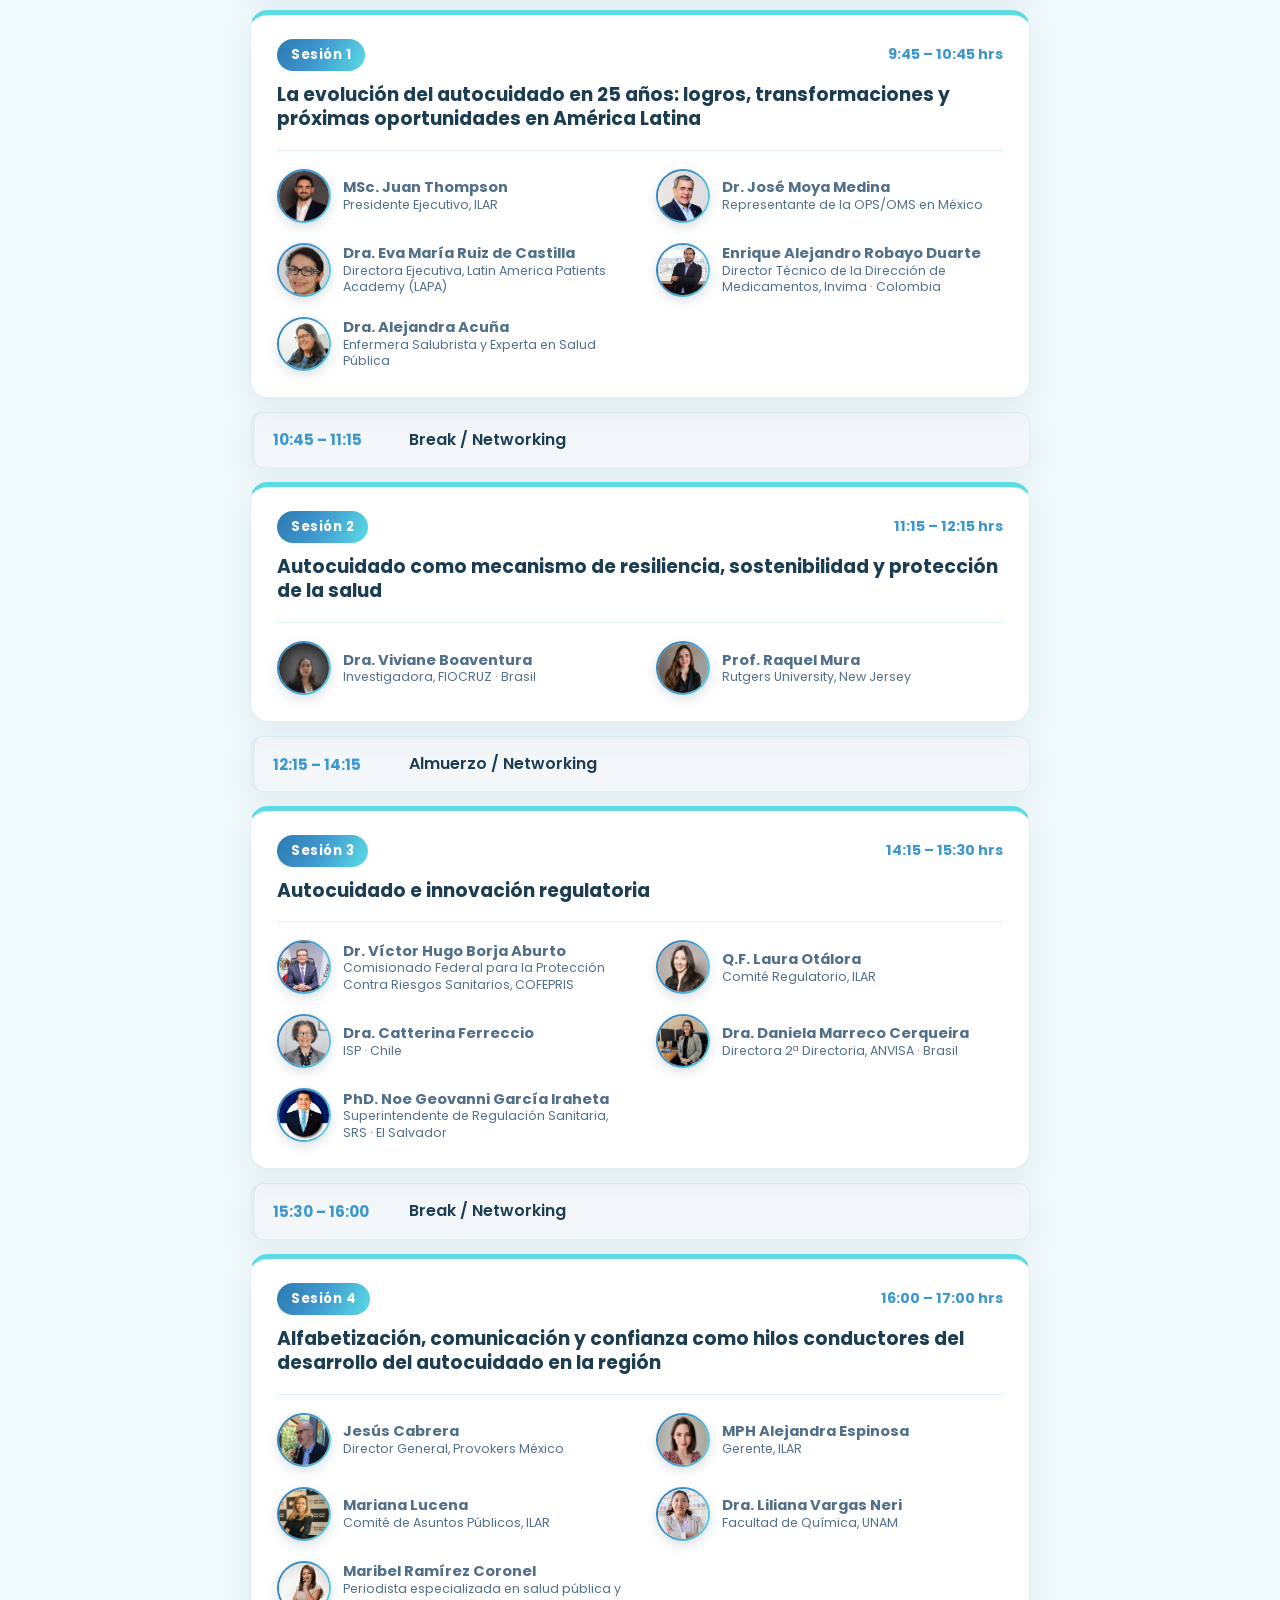
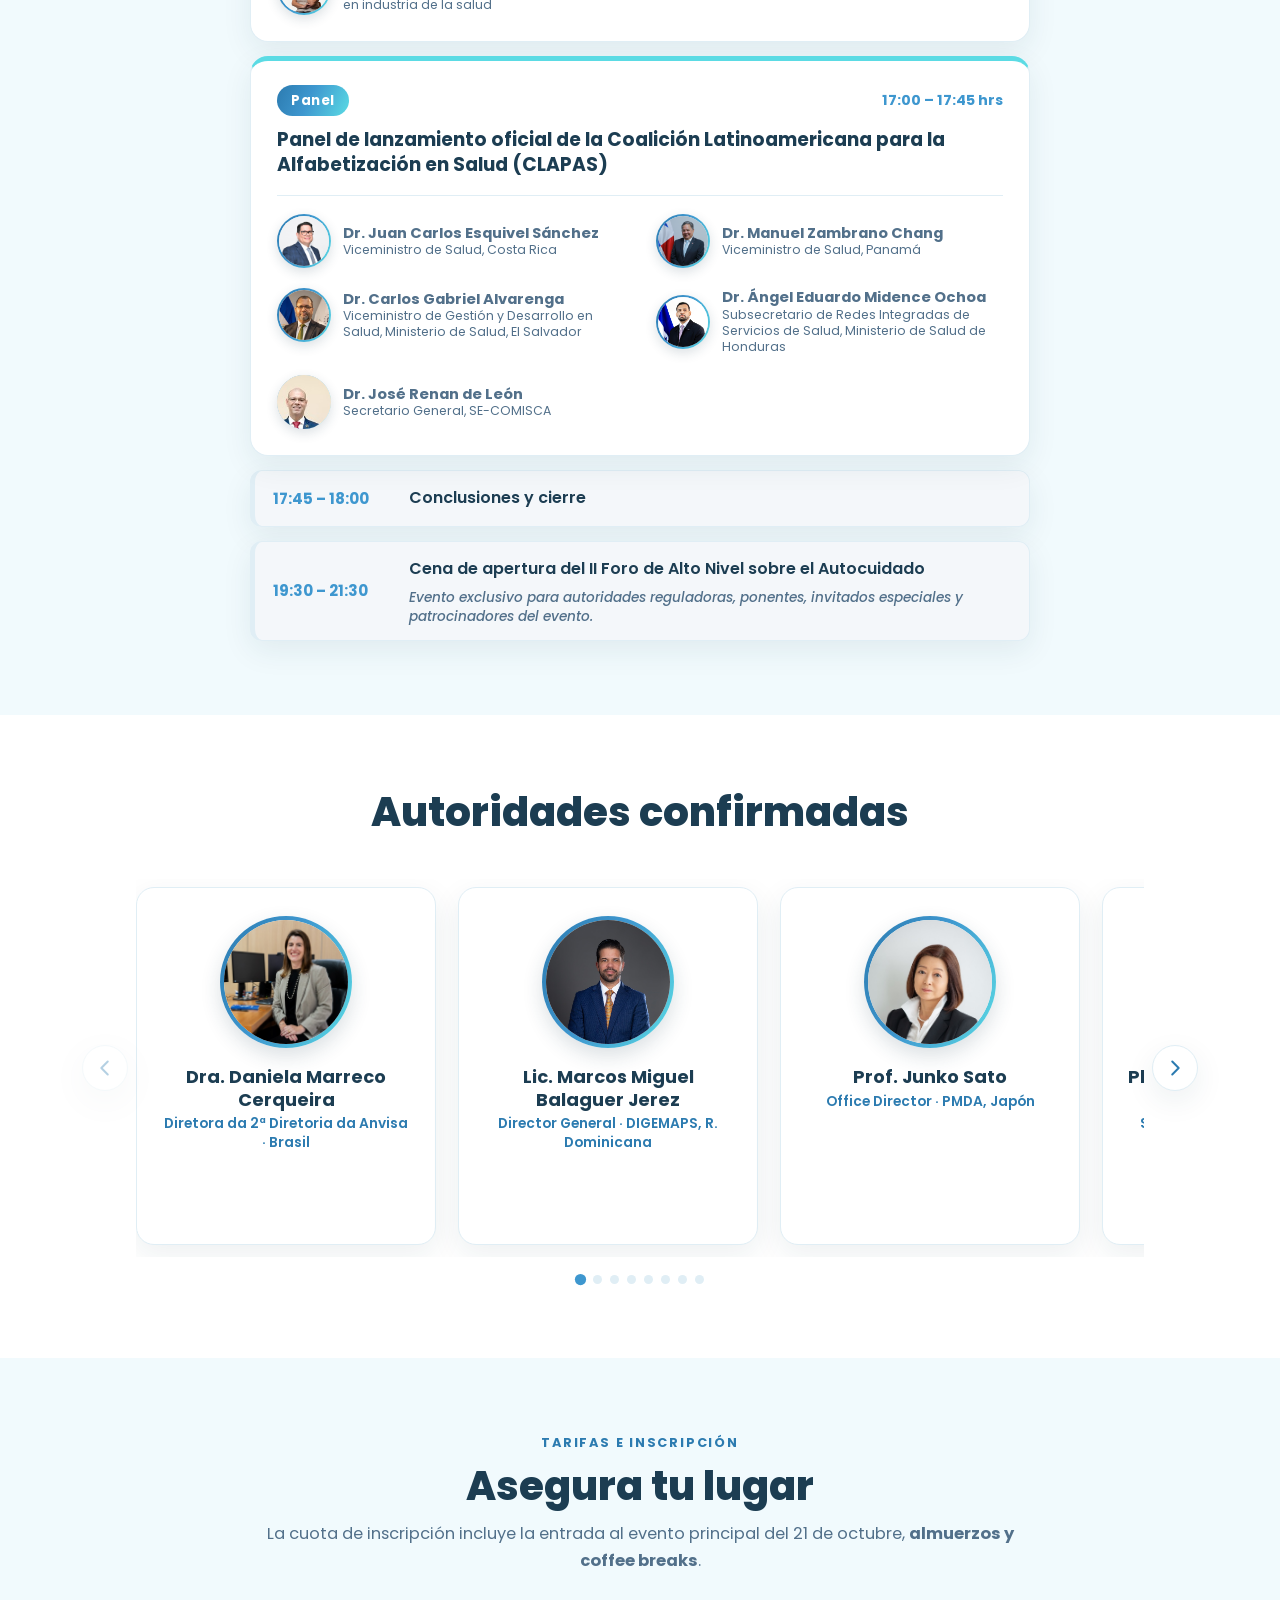
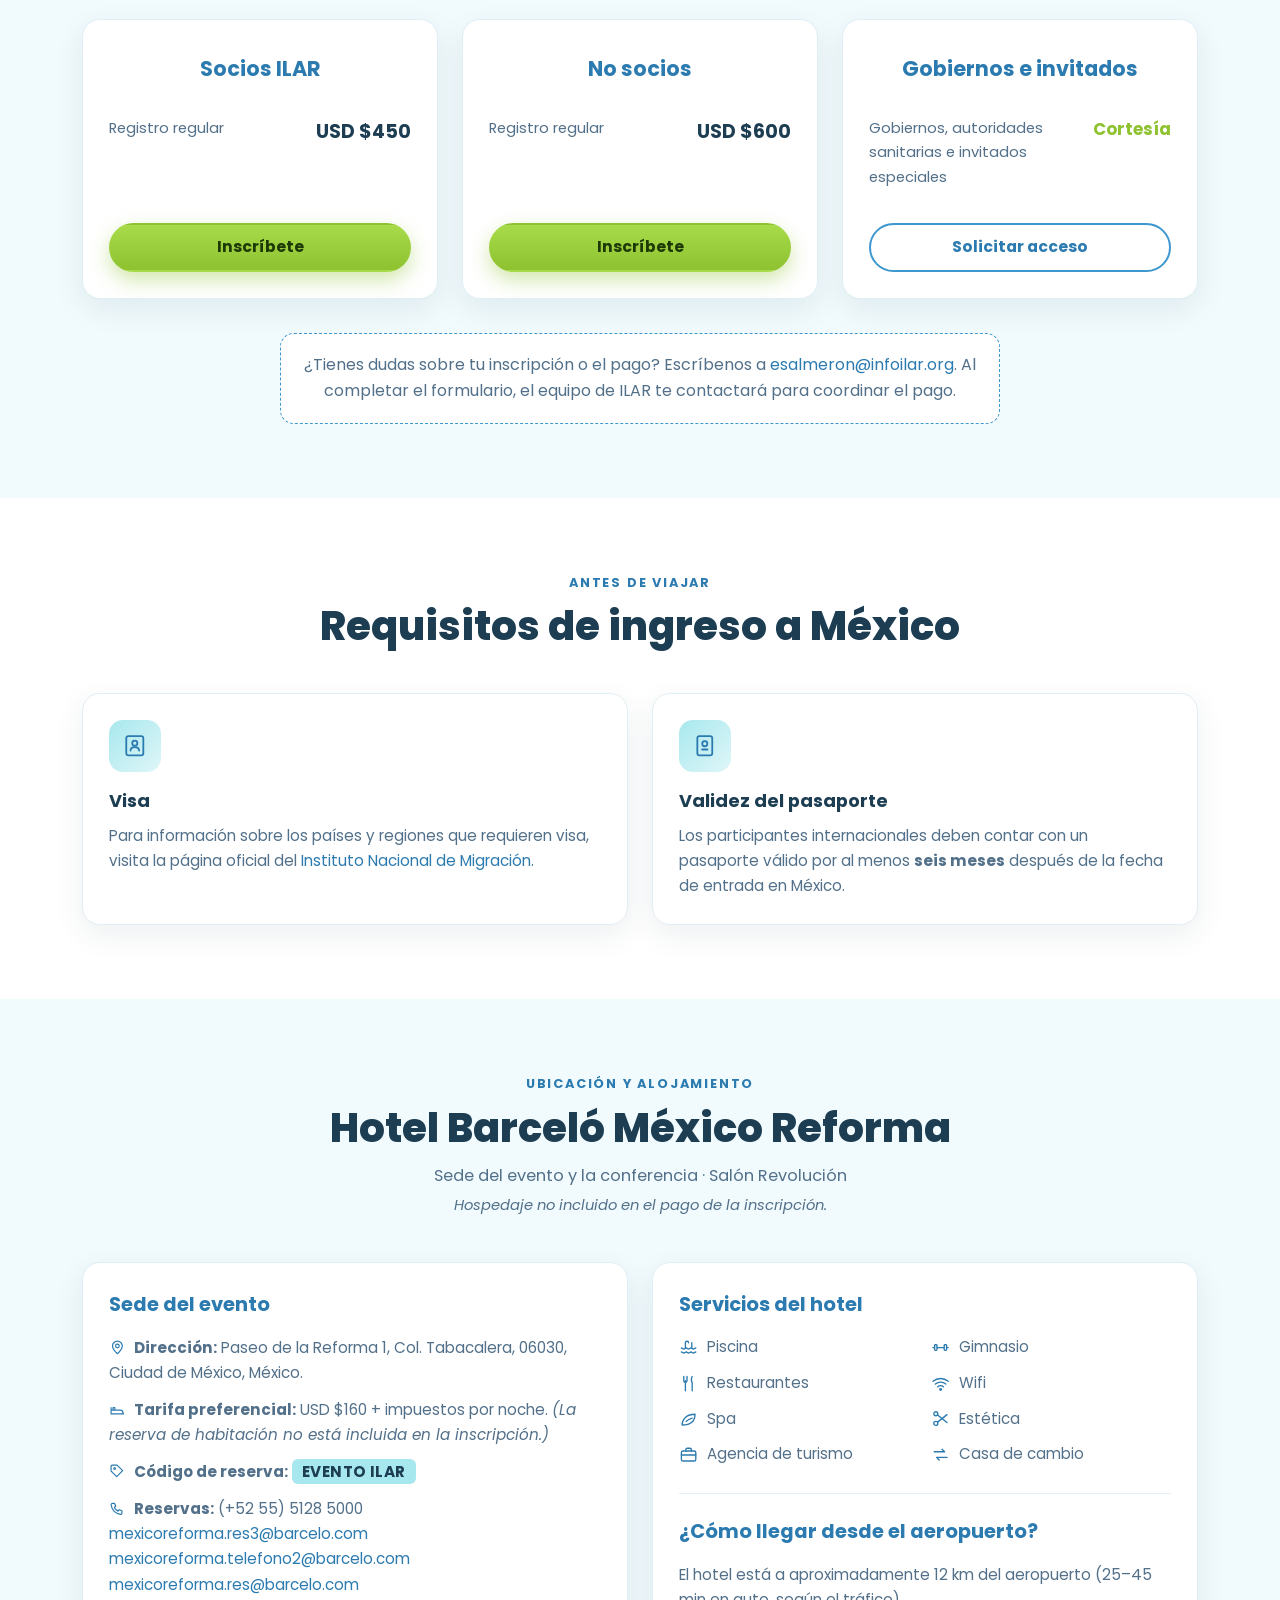
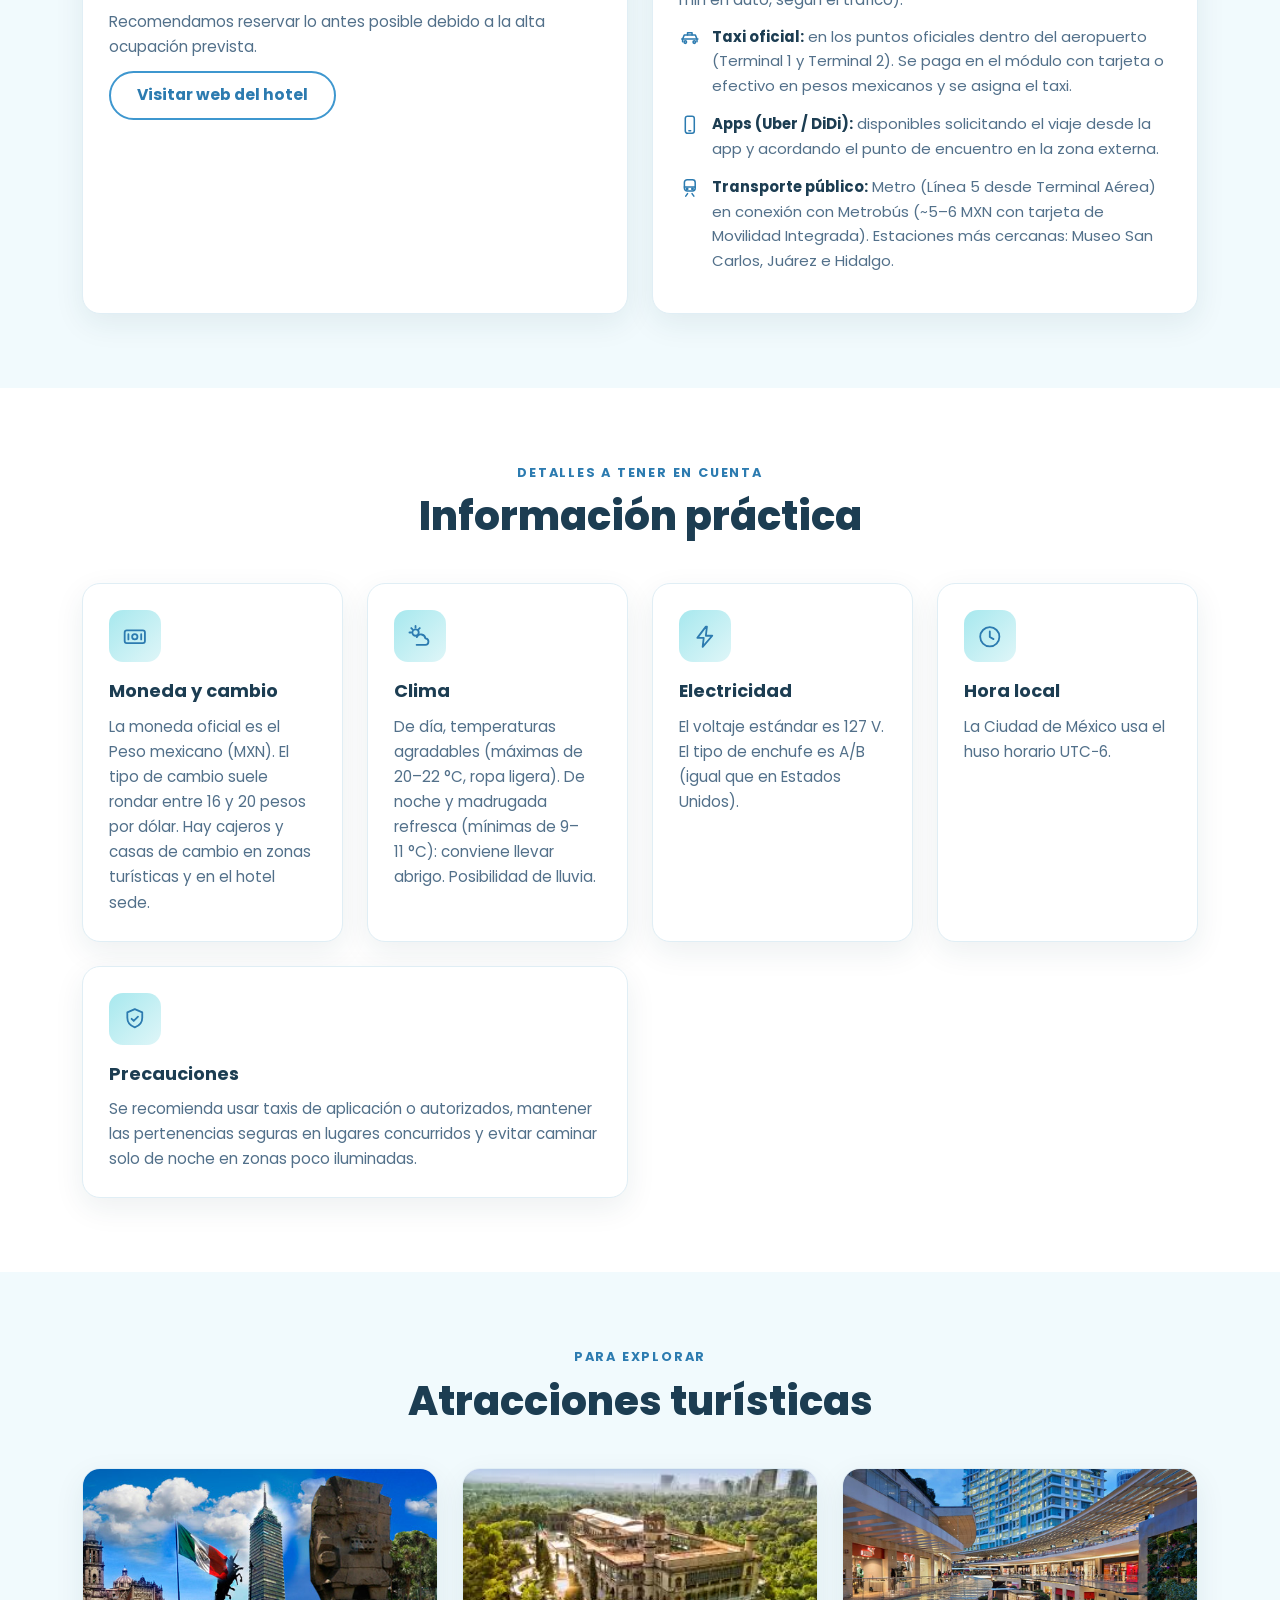
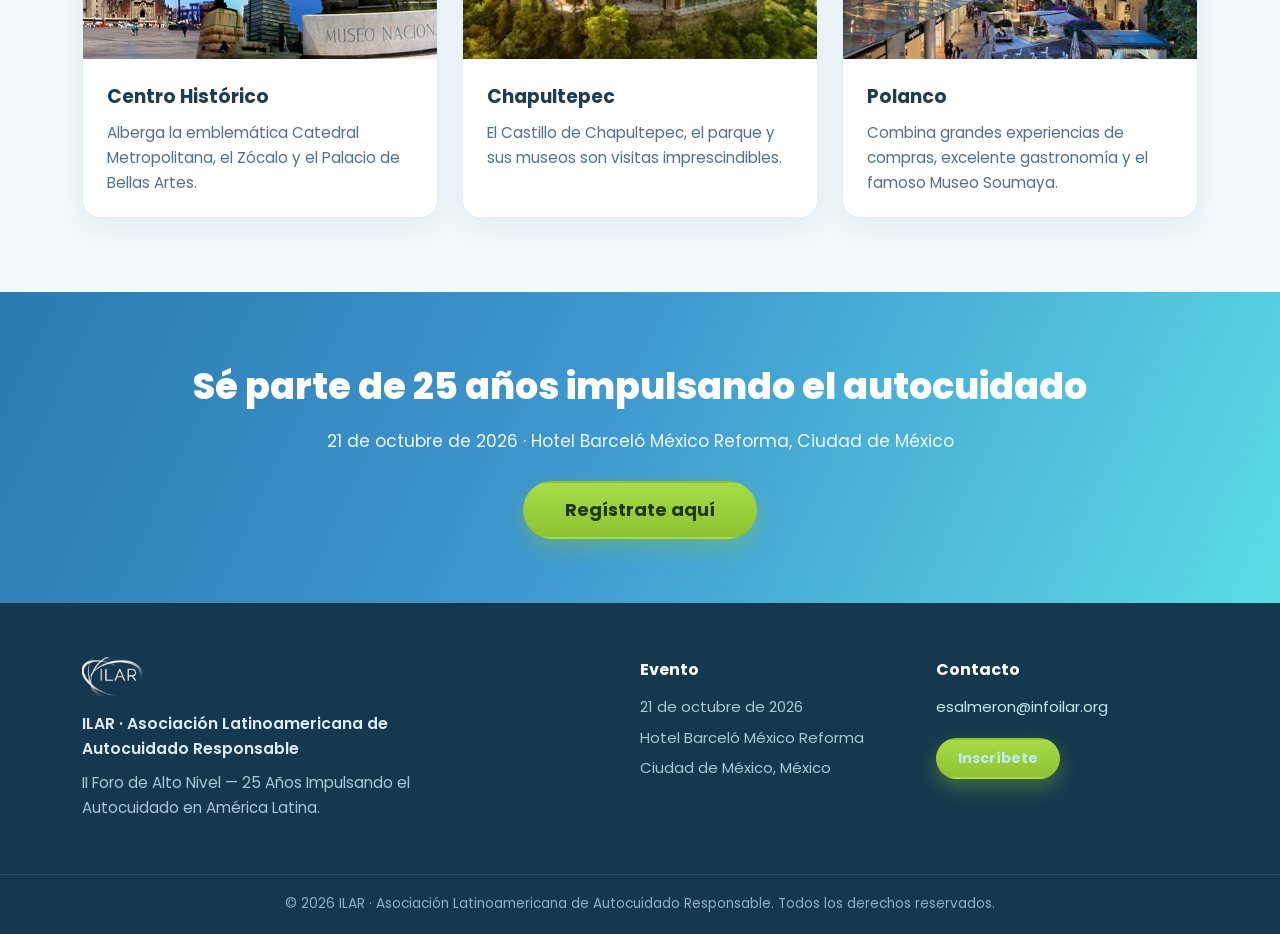
==== commit 0c2381e6: "quitar rodrigo saucedo" ====
--- a/index.html
+++ b/index.html
@@ -186,10 +186,6 @@
               <span class="sp-avatar"><img src="assets/ponentes/raquel-mura.png" alt="Prof. Raquel Mura" loading="lazy" /></span>
               <div class="sp-info"><p class="sp-name">Prof. Raquel Mura</p><p class="sp-role">Rutgers University, New Jersey</p></div>
             </div>
-            <div class="session-person">
-              <span class="sp-avatar"><img src="assets/ponentes/rodrigo-saucedo.jpg" alt="Rodrigo Saucedo" loading="lazy" /></span>
-              <div class="sp-info"><p class="sp-name">Rodrigo Saucedo</p><p class="sp-role">Head of Innovation, Data and Policy, Fundación Carlos Slim</p></div>
-            </div>
           </div>
         </article>
 
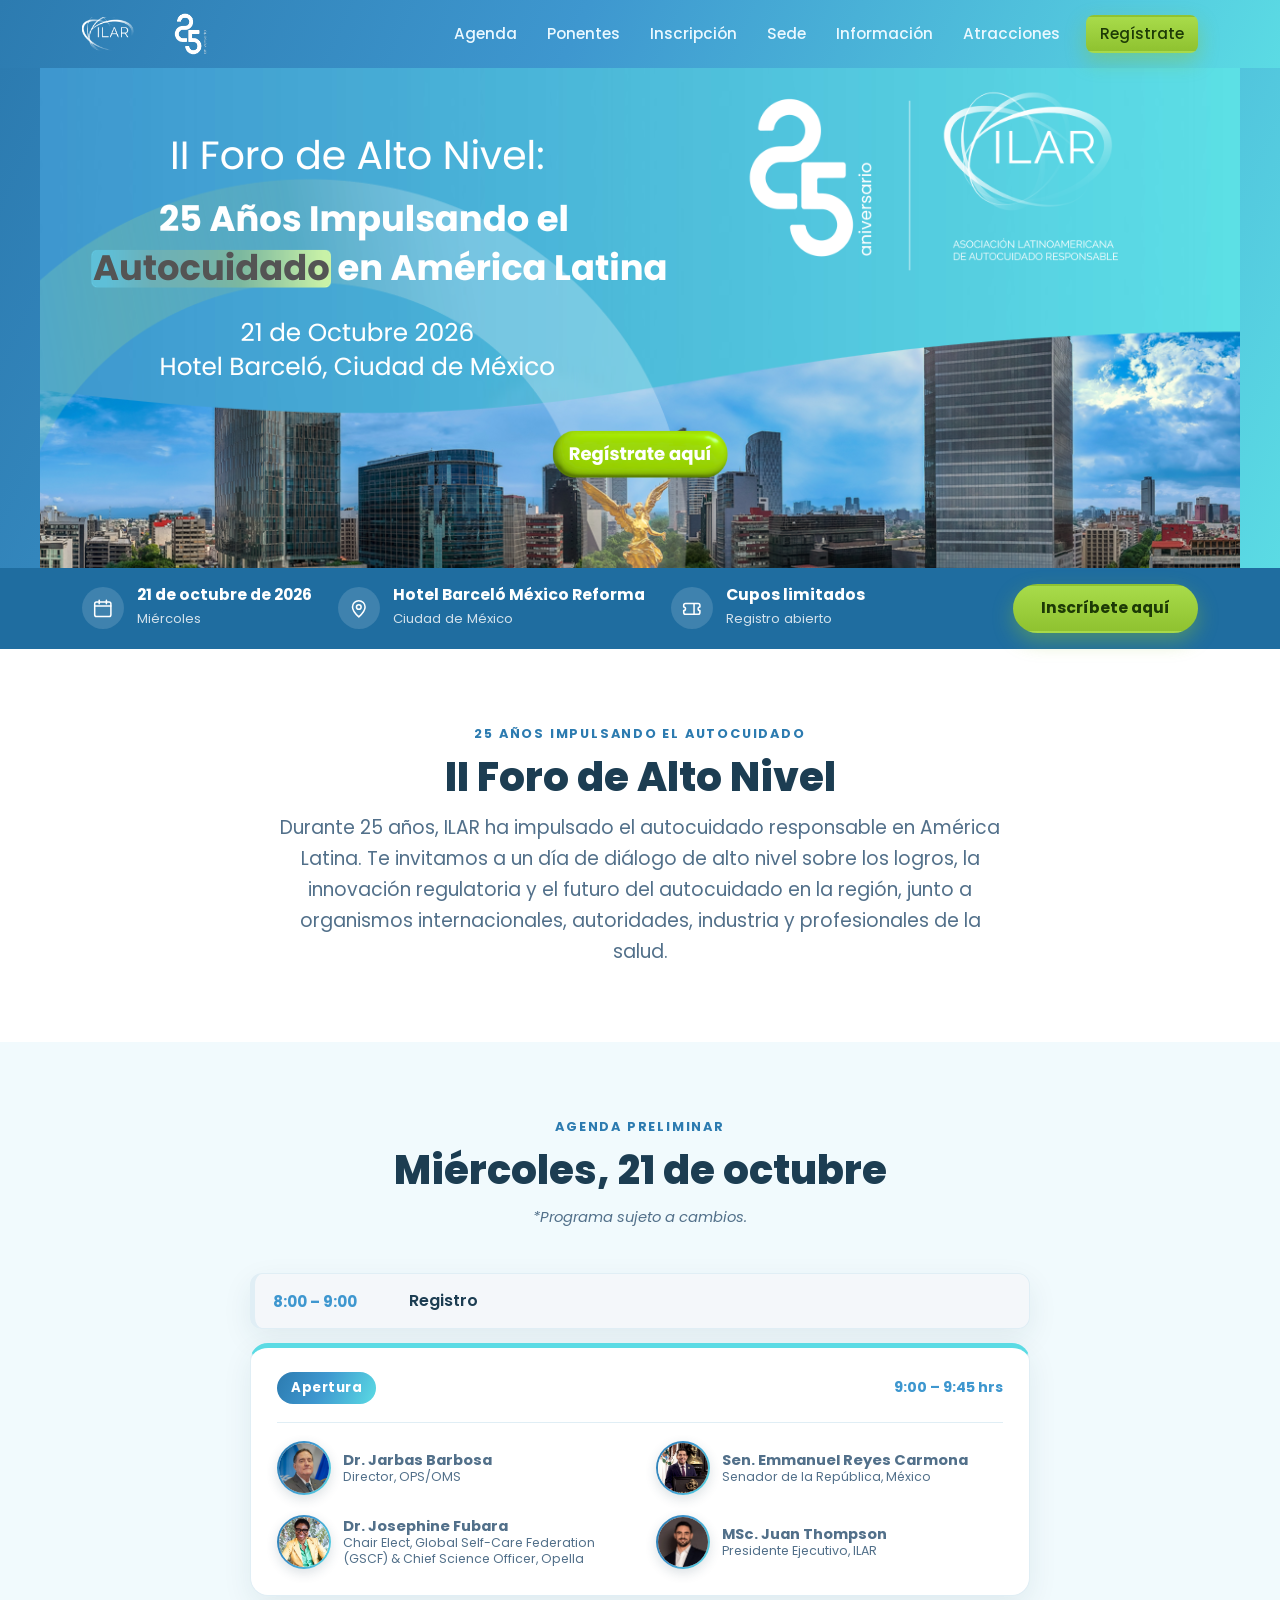
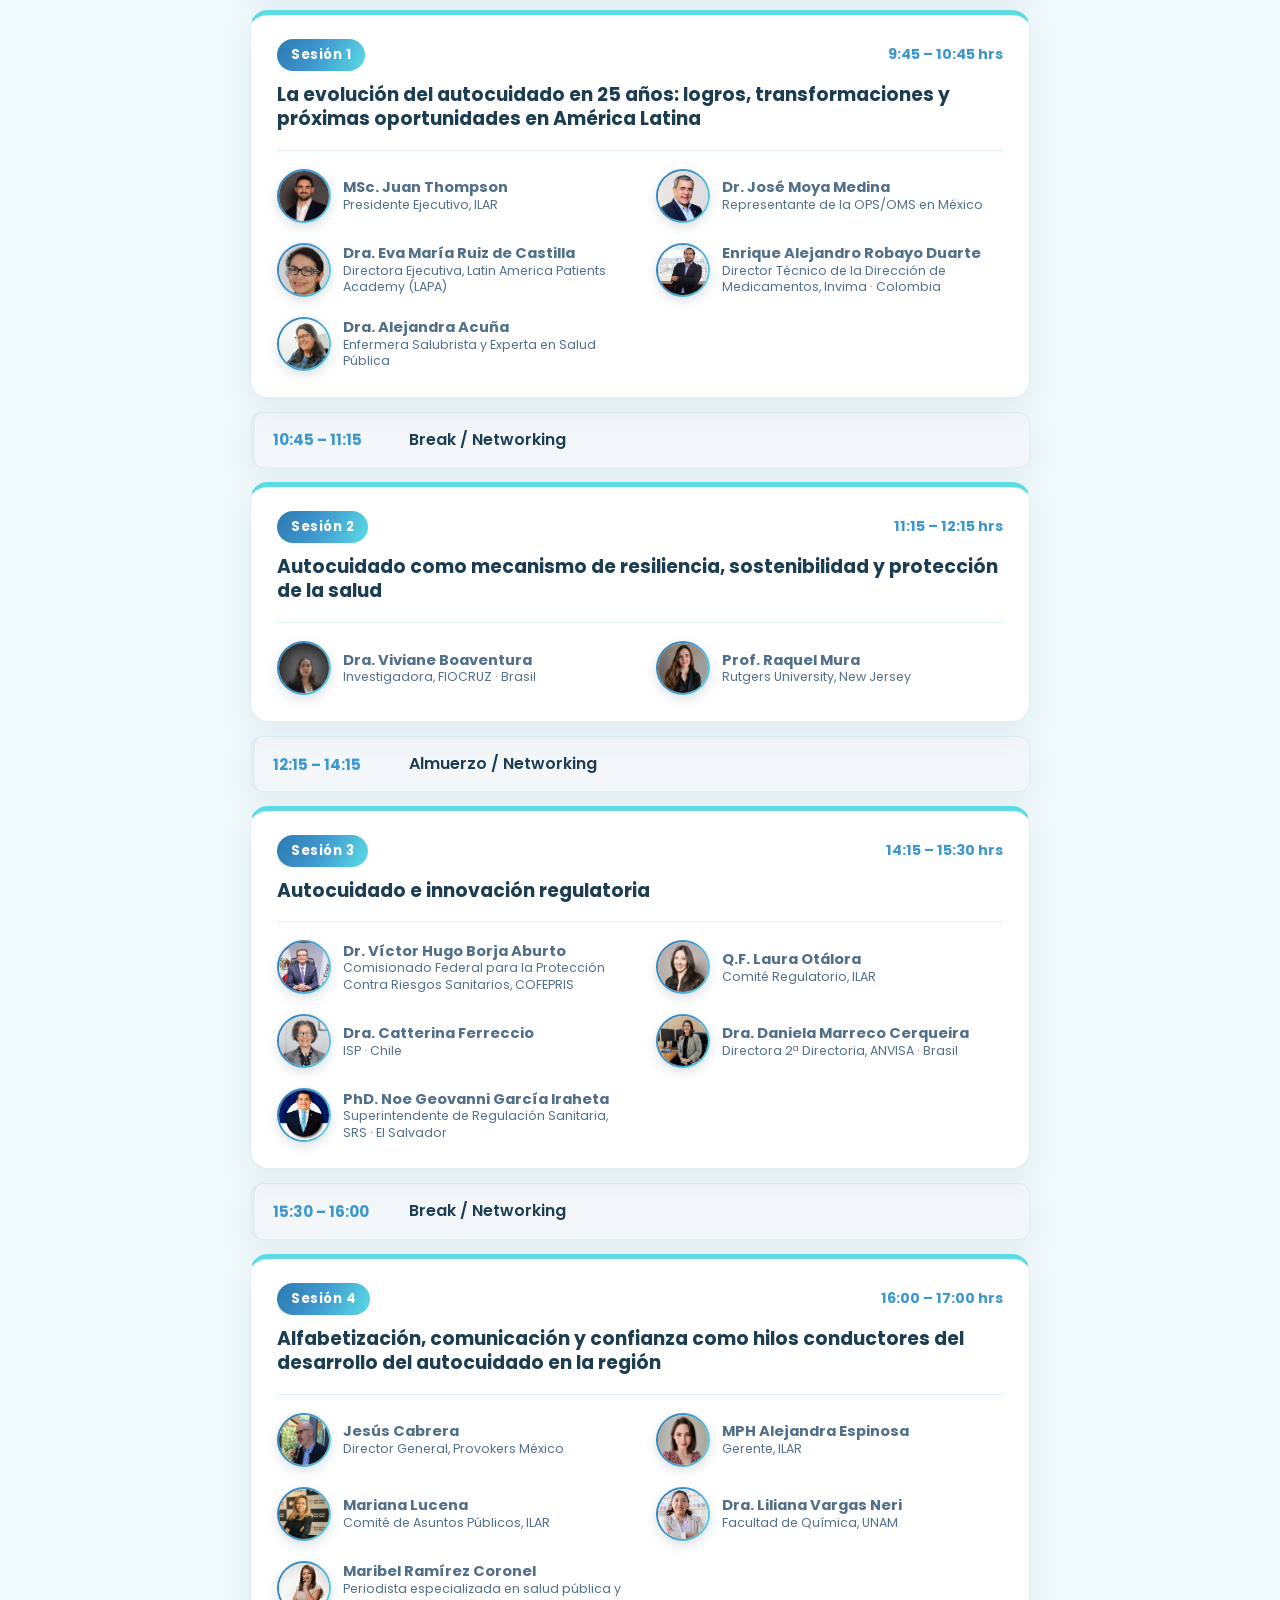
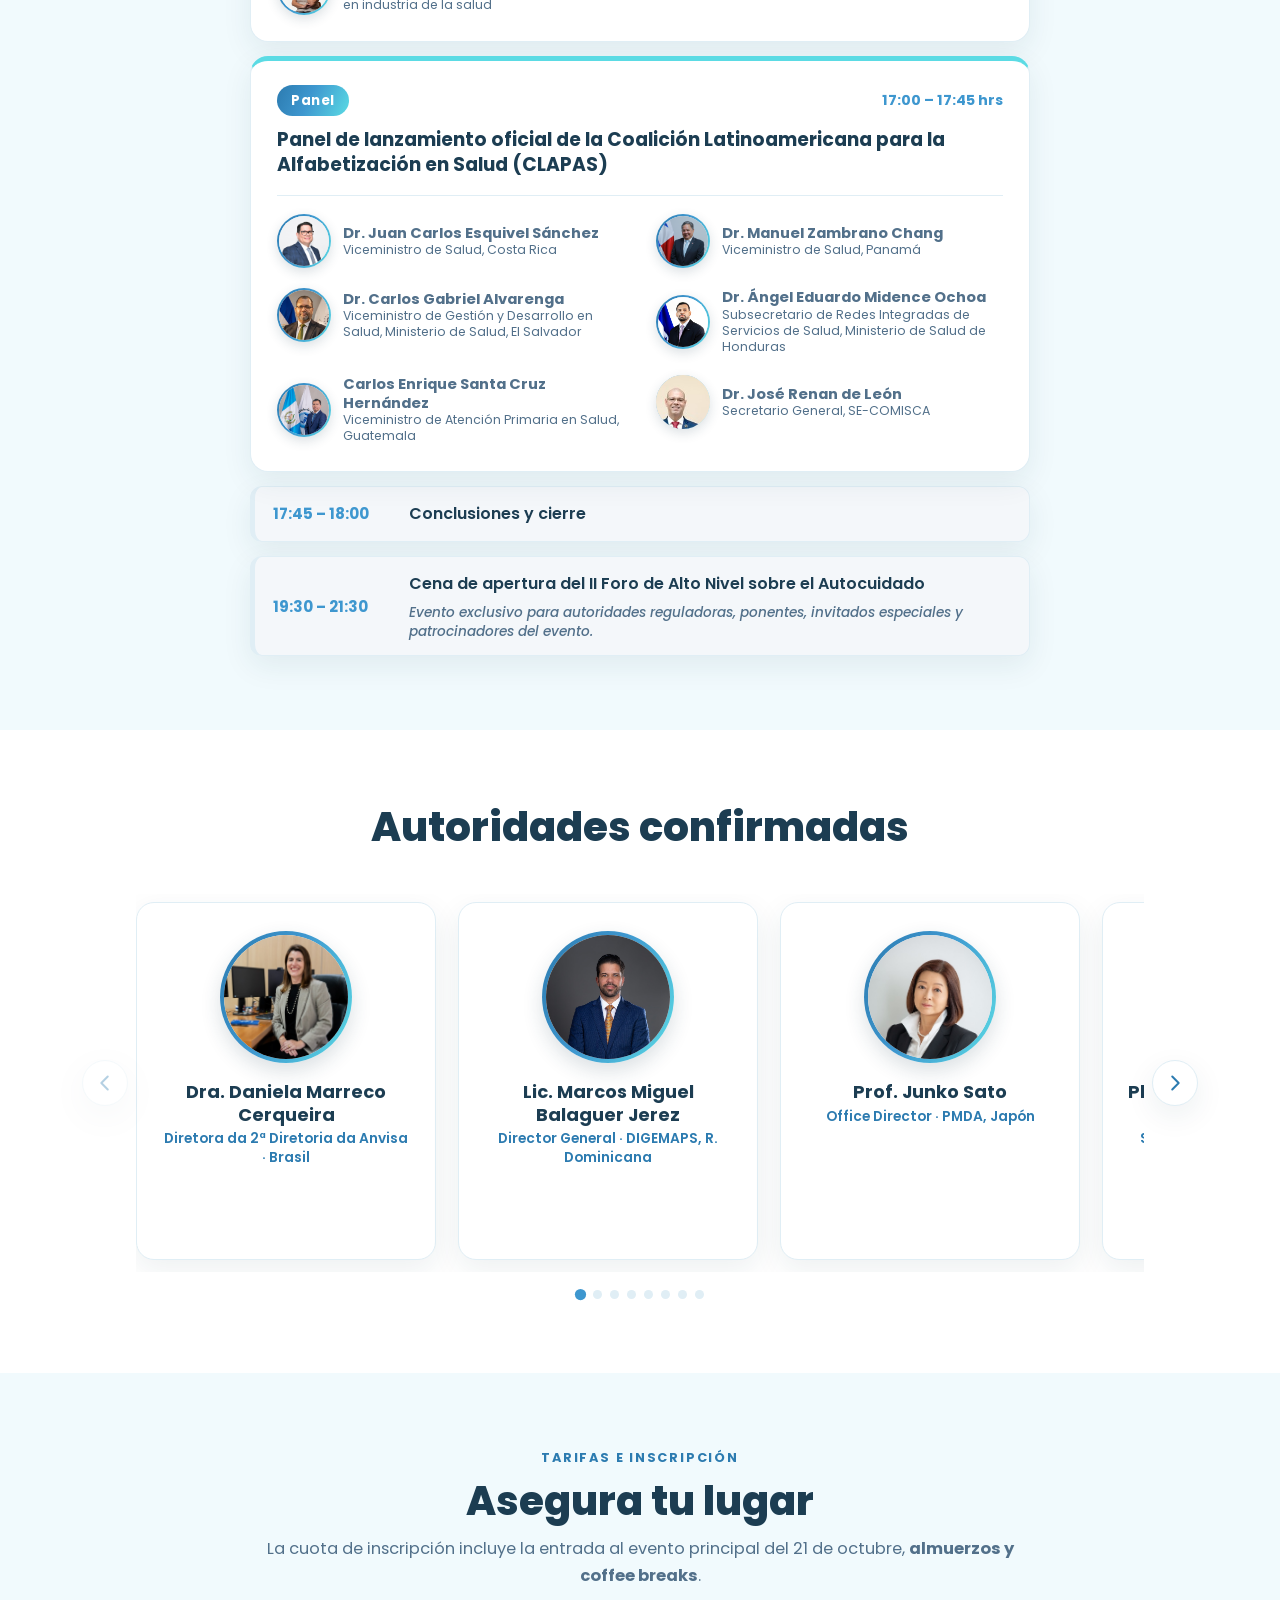
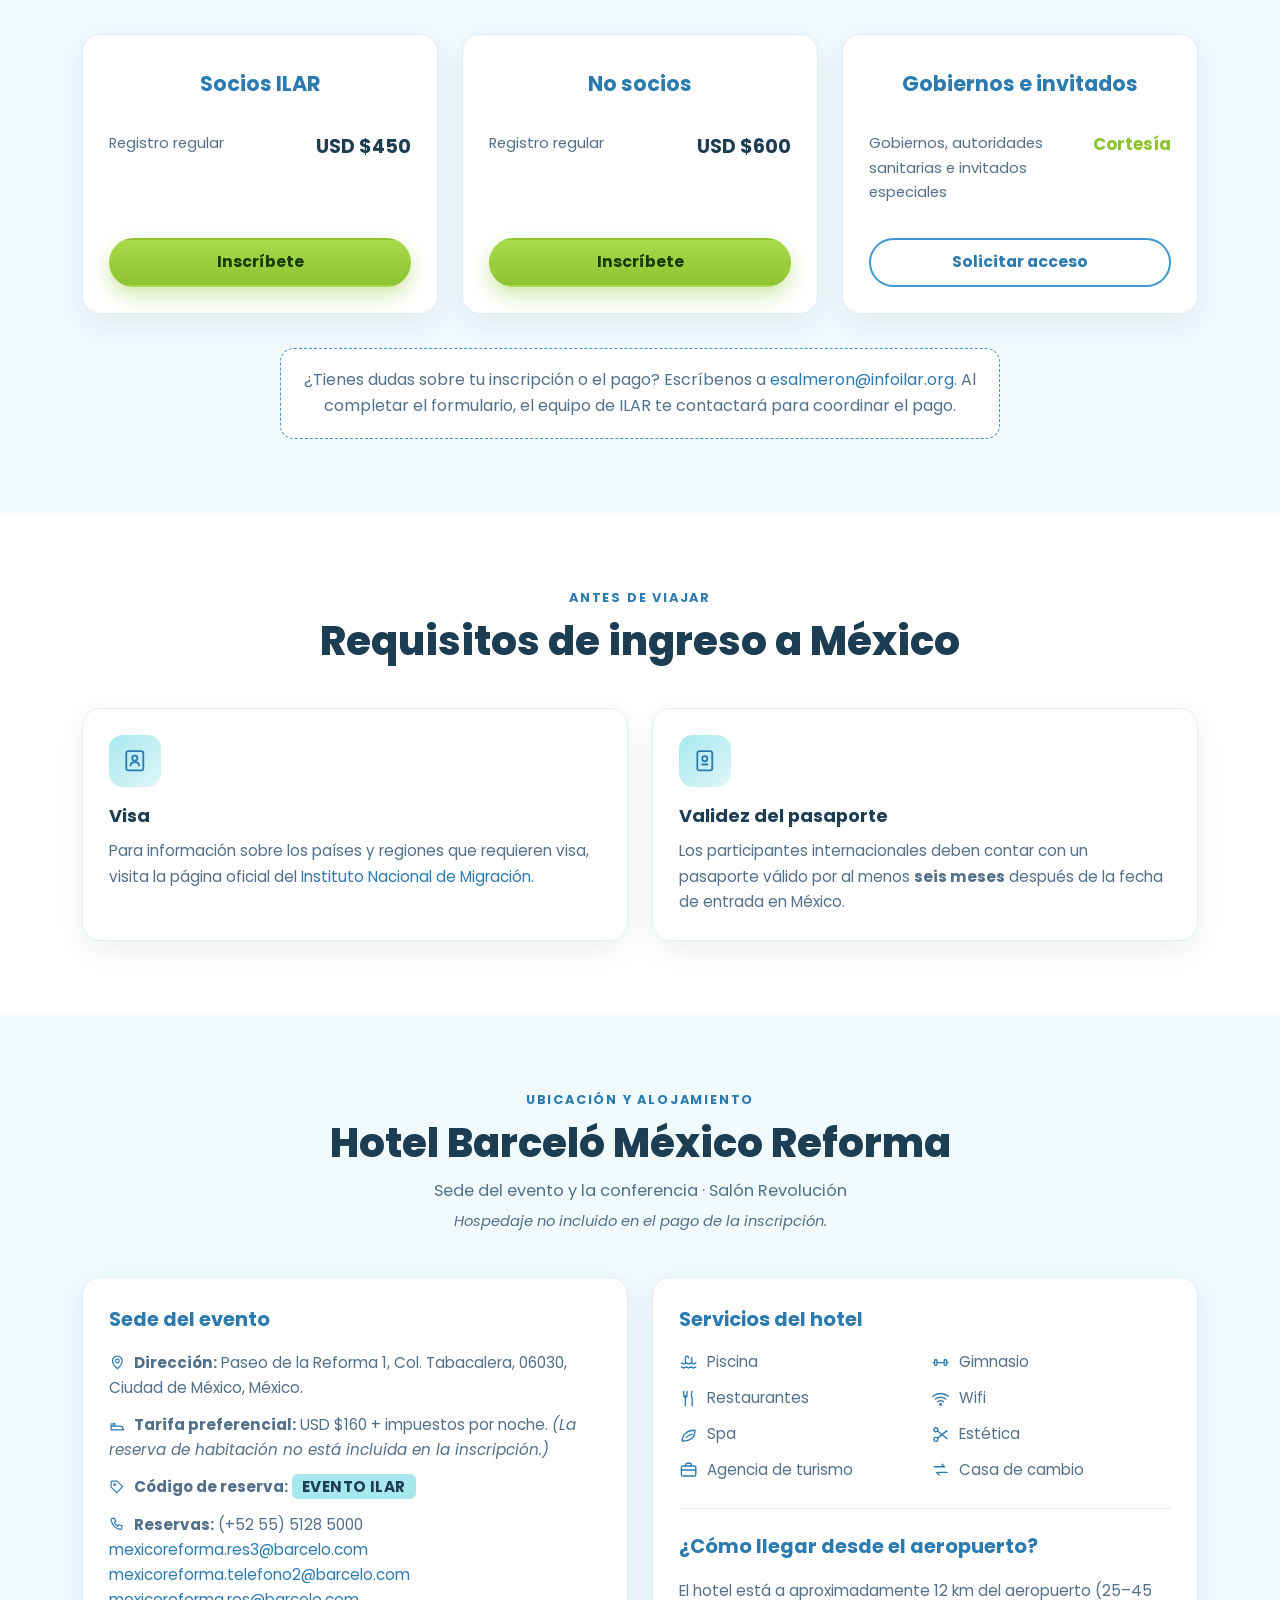
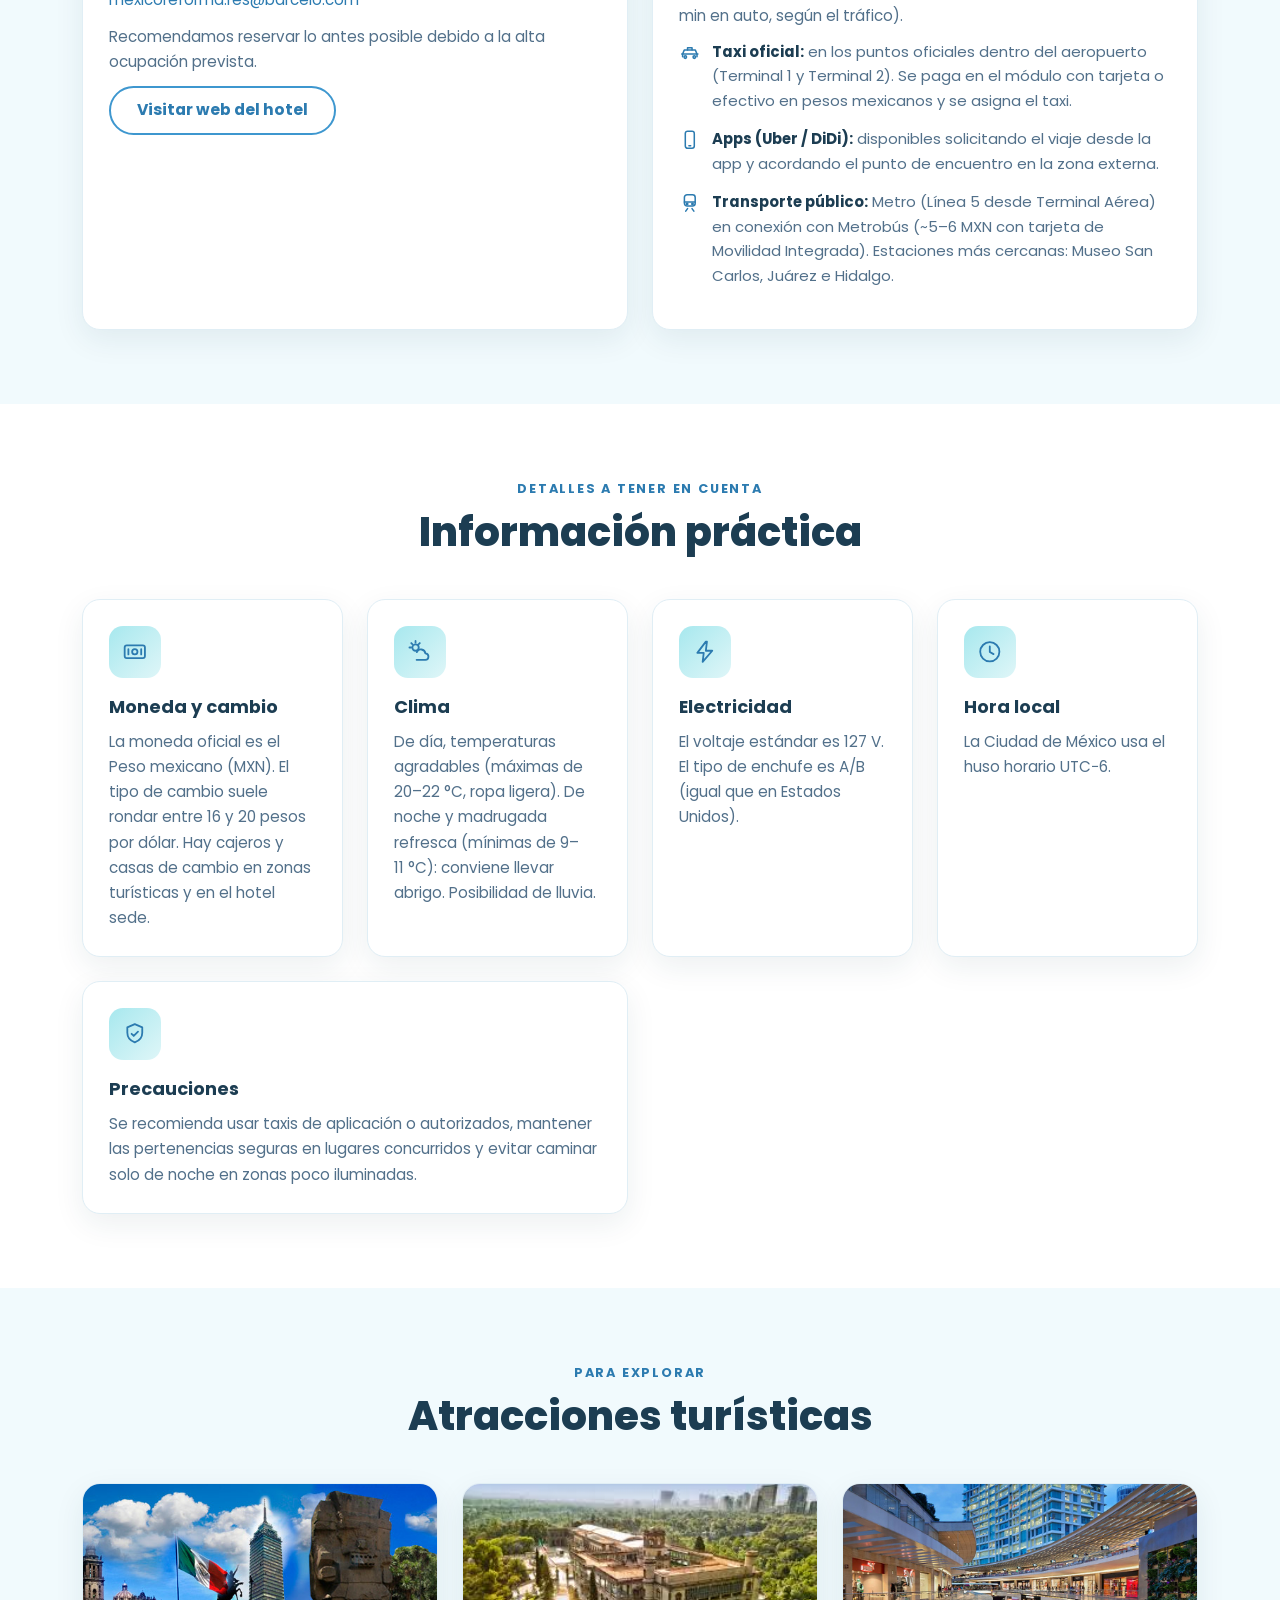
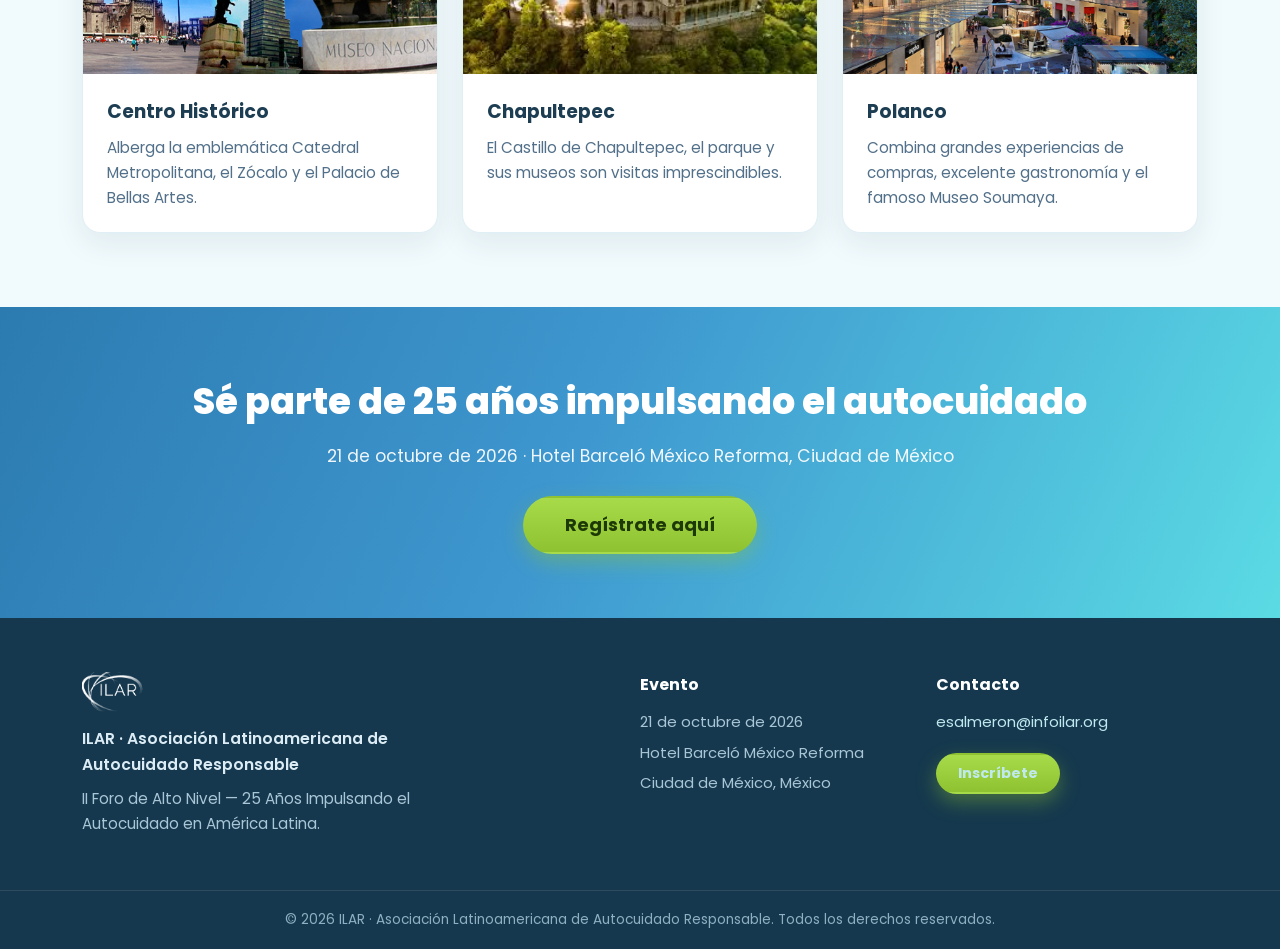
==== commit 90f88383: "agregar a Carlos Enrique Santa Cruz Hernández" ====
--- a/index.html
+++ b/index.html
@@ -274,6 +274,10 @@
               <div class="sp-info"><p class="sp-name">Dr. Ángel Eduardo Midence Ochoa</p><p class="sp-role">Subsecretario de Redes Integradas de Servicios de Salud, Ministerio de Salud de Honduras</p></div>
             </div>
             <div class="session-person">
+              <span class="sp-avatar"><img src="assets/ponentes/carlos_santa_cruz_hernandez.png" alt="Carlos Enrique Santa Cruz Hernández" loading="lazy" /></span>
+              <div class="sp-info"><p class="sp-name">Carlos Enrique Santa Cruz Hernández</p><p class="sp-role">Viceministro de Atención Primaria en Salud, Guatemala</p></div>
+            </div>
+            <div class="session-person">
               <span class="sp-avatar"><img src="assets/ponentes/jose_renan.jpg" alt="Dr. José Renan de León" loading="lazy" style="object-position:38% 20%;transform:scale(2.6);transform-origin:30% 30%" /></span>
               <div class="sp-info"><p class="sp-name">Dr. José Renan de León</p><p class="sp-role">Secretario General, SE-COMISCA</p></div>
             </div>
@@ -439,6 +443,12 @@
             <div class="spk-photo"><img src="assets/ponentes/sebastian_rami_fernandez.jpg" alt="Sebastián Rami Fernández" loading="lazy" /></div>
             <h3 class="spk-name">Sebastián Rami Fernández</h3>
             <p class="spk-role">Coordinador Programa de Monitoreo y Fiscalización de Publicidad y Promoción de Productos Sujetos a Vigilancia Sanitaria · ANMAT, Argentina</p>
+          </li>
+
+          <li class="spk-card">
+            <div class="spk-photo"><img src="assets/ponentes/carlos_santa_cruz_hernandez.png" alt="Carlos Enrique Santa Cruz Hernández" loading="lazy" /></div>
+            <h3 class="spk-name">Carlos Enrique Santa Cruz Hernández</h3>
+            <p class="spk-role">Viceministro de Atención Primaria en Salud · Guatemala</p>
           </li>
         </ul>
 
